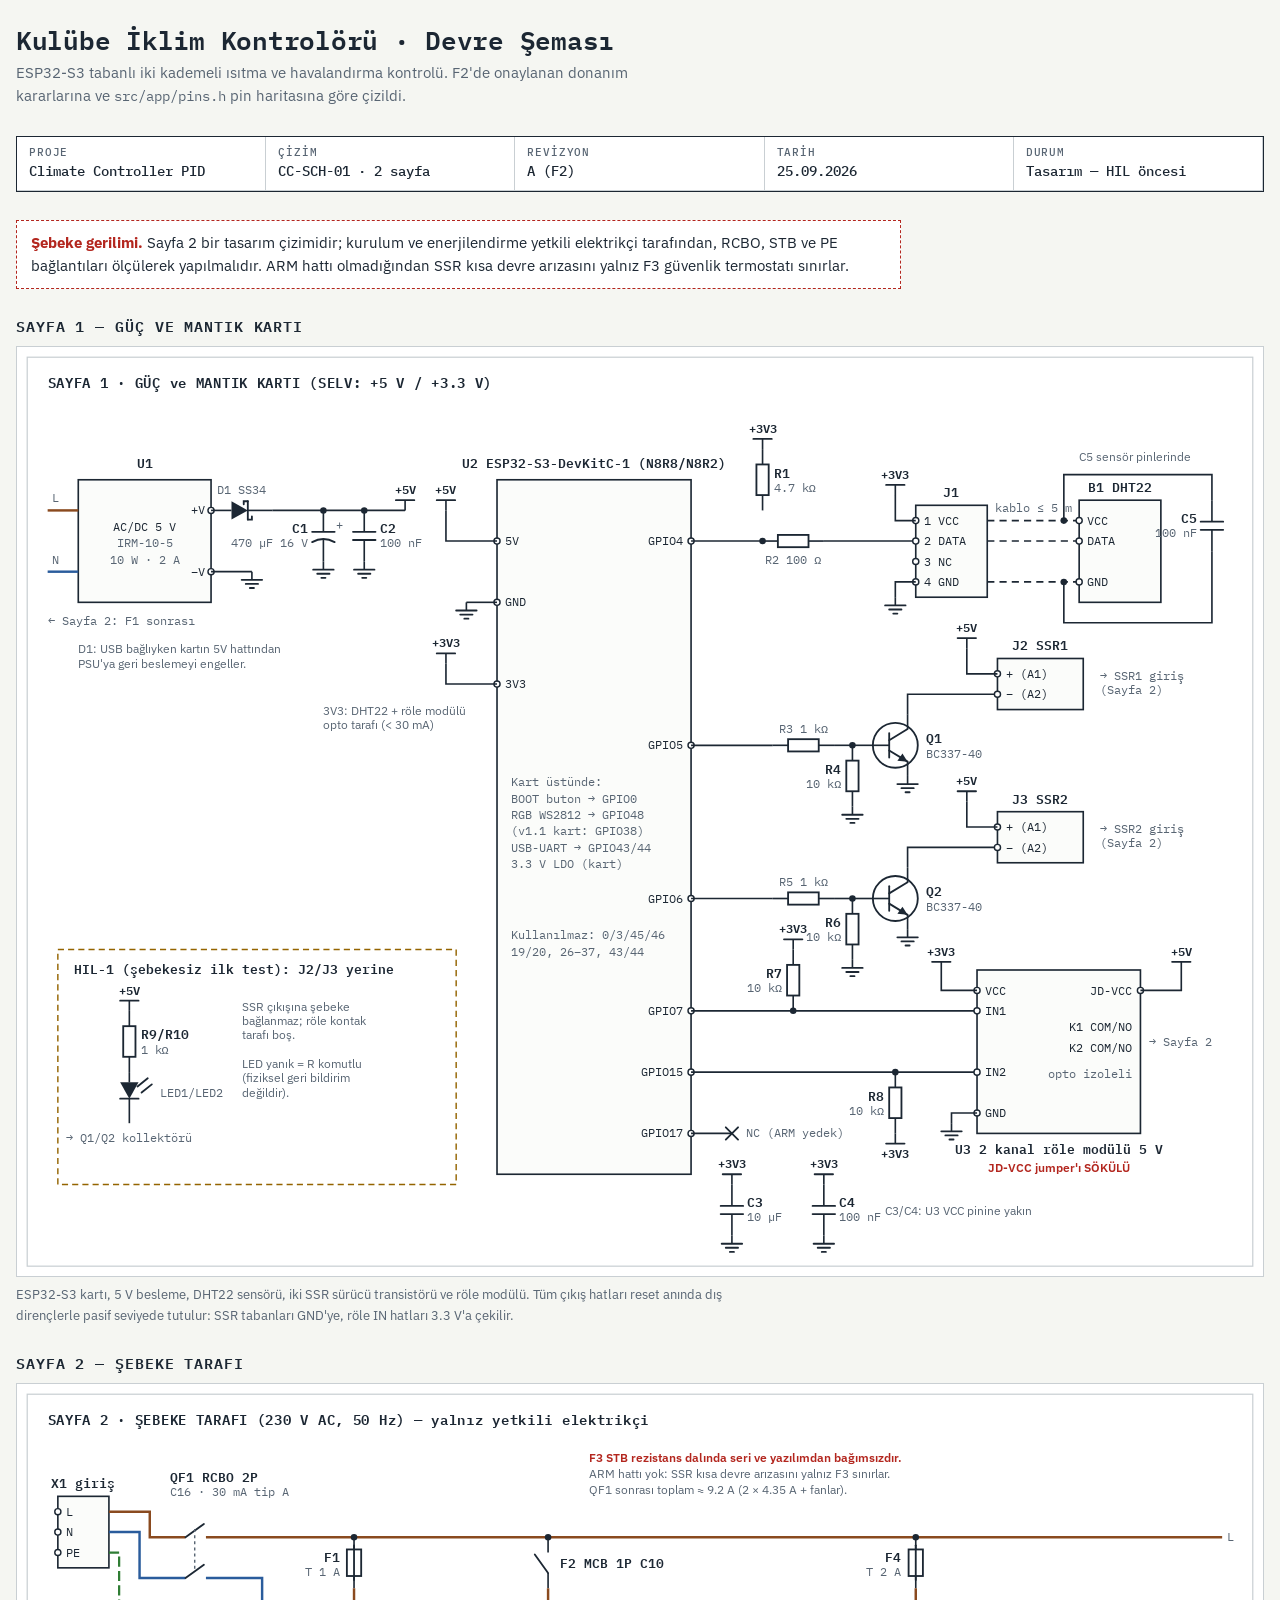
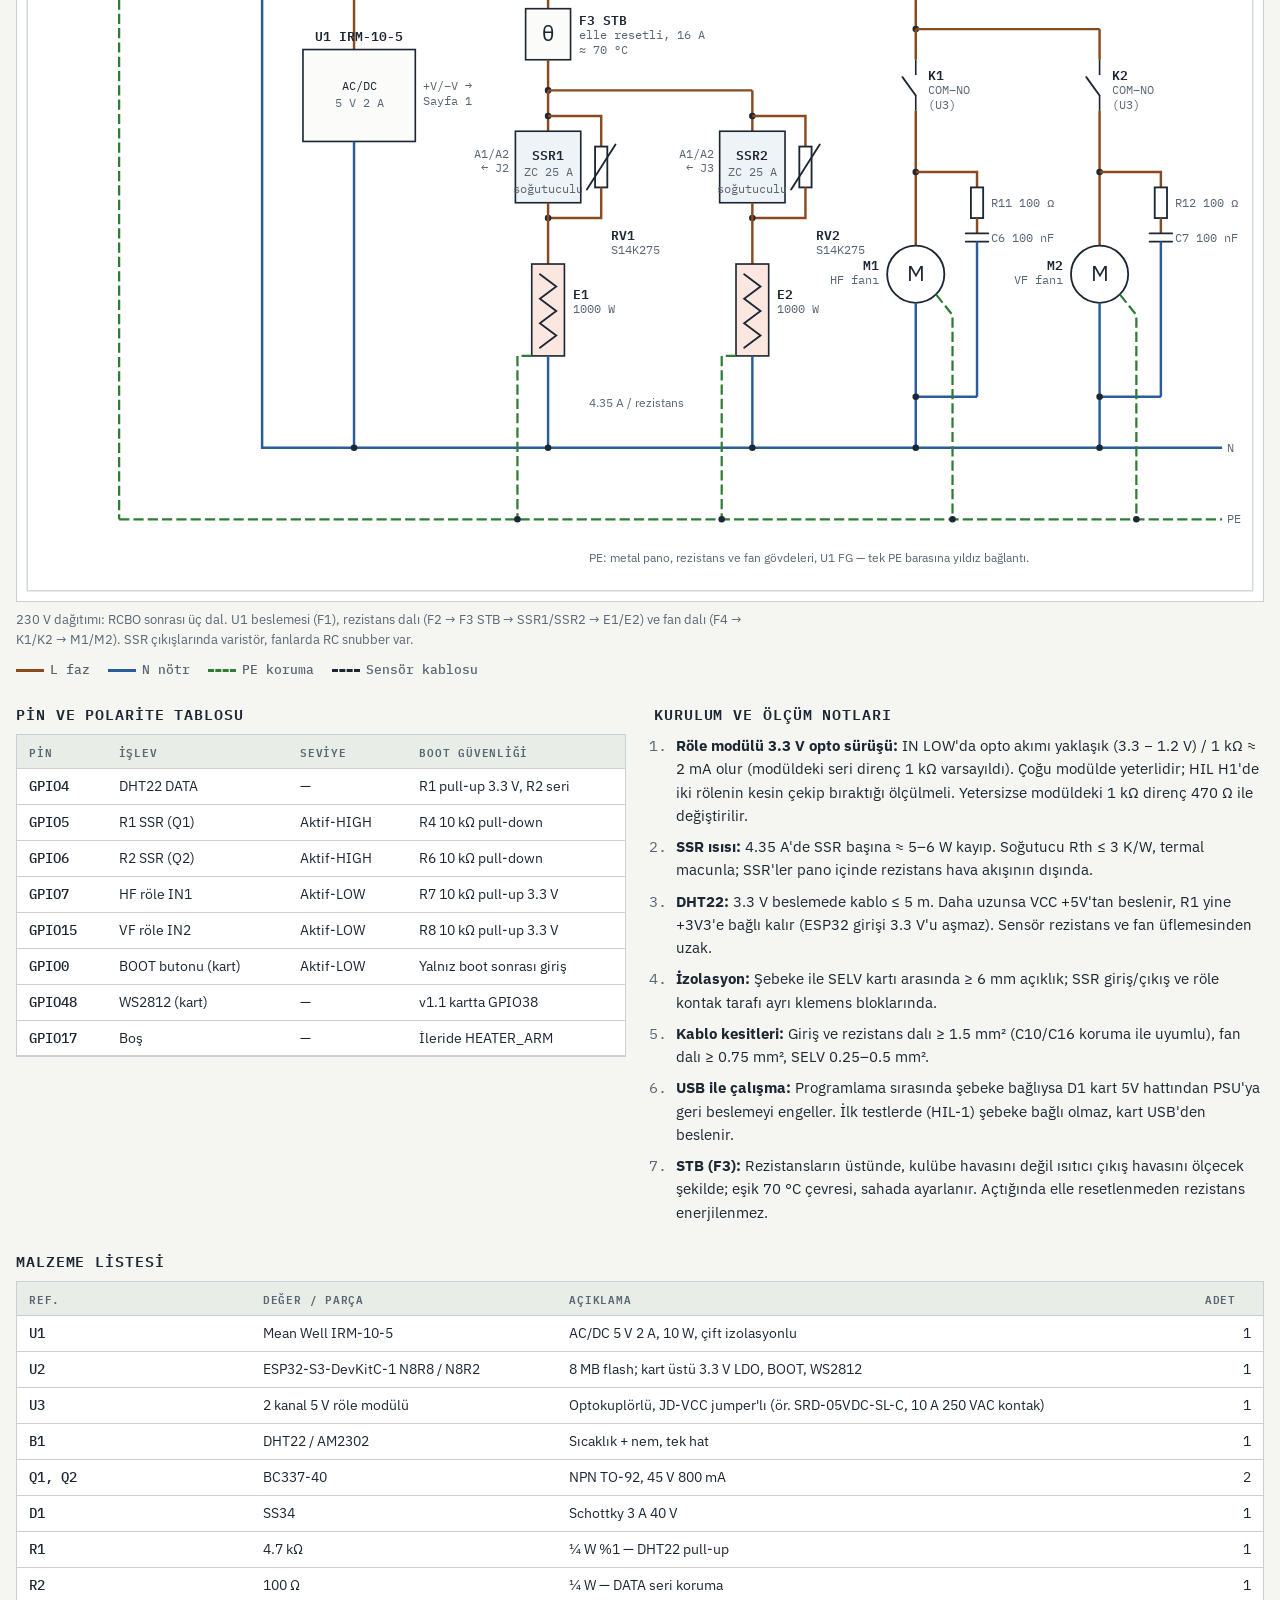
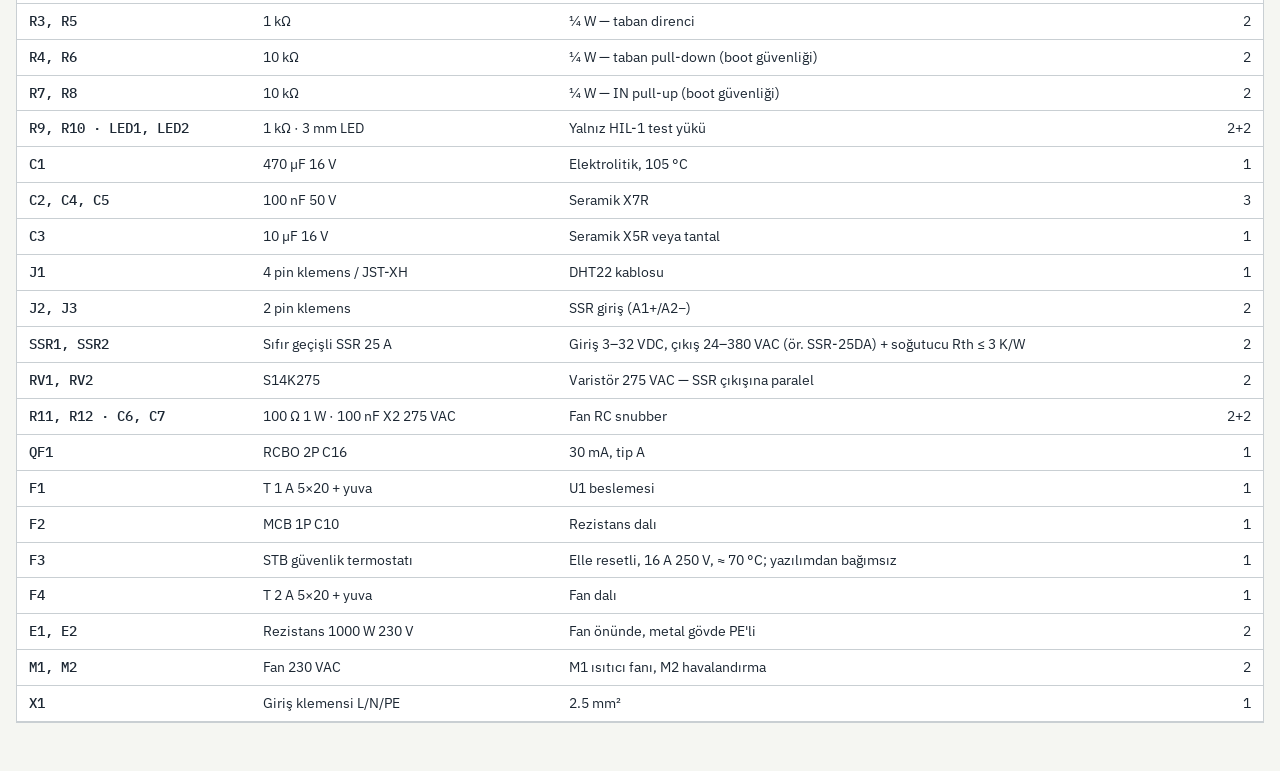
==== docs/hardware/CC-SCH-01.html @ 1181e435 "docs: CC-SCH-01 devre şeması (SELV kartı + 230 V tarafı) ve üreticisi - docs/hardware/CC-SCH-01.html" ====
<!doctype html><html lang="tr"><head><meta charset="utf-8"><meta name="viewport" content="width=device-width,initial-scale=1"><title>Kulübe İklim Devre Şeması</title>
<link rel="preconnect" href="https://fonts.googleapis.com"><link rel="preconnect" href="https://fonts.gstatic.com" crossorigin>
<link rel="stylesheet" href="https://fonts.googleapis.com/css2?family=IBM+Plex+Mono:wght@400;500;600&family=IBM+Plex+Sans:wght@400;600&display=swap">
<style>
:root{
 --paper:#f5f6f2; --sheet:#ffffff; --ink:#1c2733; --dim:#586573; --rule:#c9cfd3; --boxfill:#fbfcfa;
 --L:#8a4a1f; --N:#2a5c9c; --PE:#2f7d34; --warn:#b3261e; --hil:#946400; --heat:#fbe7df; --ssr:#eef3f8; --head:#e9ede7;
 --font:"IBM Plex Sans",system-ui,-apple-system,"Segoe UI",Roboto,sans-serif;
 --mono:"IBM Plex Mono",Consolas,"SFMono-Regular",Menlo,monospace;
}
@media (prefers-color-scheme:dark){:root:not([data-theme="light"]){color-scheme:dark;
 --paper:#10151b; --sheet:#151c24; --ink:#d8e0e7; --dim:#95a3b0; --rule:#34414d; --boxfill:#19222c;
 --L:#d8935f; --N:#86ade6; --PE:#7fc57d; --warn:#ff8a7e; --hil:#e0b35a; --heat:#3a2622; --ssr:#1d2a38; --head:#1b242d;}}
:root[data-theme="dark"]{color-scheme:dark;
 --paper:#10151b; --sheet:#151c24; --ink:#d8e0e7; --dim:#95a3b0; --rule:#34414d; --boxfill:#19222c;
 --L:#d8935f; --N:#86ade6; --PE:#7fc57d; --warn:#ff8a7e; --hil:#e0b35a; --heat:#3a2622; --ssr:#1d2a38; --head:#1b242d;}
body{background:var(--paper);color:var(--ink);font:400 15px/1.55 var(--font);margin:0}
.wrap{max-width:1260px;margin:0 auto;padding-inline:16px;padding-block:24px 48px;display:grid;gap:28px}
h1{font:600 26px/1.2 var(--mono);letter-spacing:-.01em;margin:0;text-wrap:balance}
h2{font:600 15px/1.3 var(--mono);letter-spacing:.06em;text-transform:uppercase;margin:0 0 10px}
.lead{max-width:70ch;color:var(--dim);margin:6px 0 0}
.tb{display:grid;grid-template-columns:repeat(auto-fit,minmax(150px,1fr));border:1.5px solid var(--ink);background:var(--sheet)}
.tb div{padding:8px 12px;border-right:1px solid var(--rule);border-bottom:1px solid var(--rule)}
.tb b{display:block;font:500 10.5px var(--mono);letter-spacing:.08em;text-transform:uppercase;color:var(--dim)}
.tb span{font:500 14px var(--mono)}
.alert{border:1.5px dashed var(--warn);color:var(--ink);padding:10px 14px;background:var(--sheet);max-width:95ch}
.alert strong{color:var(--warn)}
figure{margin:0}
.sheetwrap{overflow-x:auto;border:1px solid var(--rule);background:var(--sheet)}
.sheetwrap svg{display:block;width:100%;min-width:980px;height:auto}
figcaption{font-size:13px;color:var(--dim);margin-top:8px;max-width:95ch}
svg .w{stroke:var(--ink);stroke-width:1.6;fill:none}
svg .c{stroke:var(--ink);stroke-width:1.8;fill:none;stroke-linecap:round}
svg .fillc{fill:var(--ink);stroke:none}
svg .dot{fill:var(--ink)}
svg .pin{fill:var(--sheet);stroke:var(--ink);stroke-width:1.4}
svg .box{fill:var(--boxfill);stroke:var(--ink);stroke-width:1.6}
svg .ssr{fill:var(--ssr);stroke:var(--ink);stroke-width:1.6}
svg .heat{fill:var(--heat);stroke:var(--ink);stroke-width:1.6}
svg .frame{fill:none;stroke:var(--rule);stroke-width:1.2}
svg .hilbox{fill:none;stroke:var(--hil);stroke-width:1.4;stroke-dasharray:6 4}
svg .cable{stroke:var(--ink);stroke-width:1.6;stroke-dasharray:7 5;fill:none}
svg .mech{stroke:var(--dim);stroke-width:1.4;stroke-dasharray:3 3;fill:none}
svg .L{stroke:var(--L);stroke-width:2.4;fill:none}
svg .N{stroke:var(--N);stroke-width:2.4;fill:none}
svg .PE{stroke:var(--PE);stroke-width:2.2;stroke-dasharray:10 4;fill:none}
svg text{fill:var(--ink);font-family:var(--mono)}
svg .t{font-size:12px}
svg .sheet{font-size:14px;font-weight:600;letter-spacing:.05em}
svg .ref{font-size:12.5px;font-weight:600}
svg .lbl{font-size:11.5px;fill:var(--dim)}
svg .pinl{font-size:11.5px}
svg .net{font-size:11.5px;font-weight:600}
svg .sym{font-size:22px;font-family:var(--font)}
svg .note{font-size:11.5px;fill:var(--dim);font-family:var(--font)}
svg .warnt{font-size:12px;fill:var(--warn);font-weight:600;font-family:var(--font)}
.legend{display:flex;flex-wrap:wrap;gap:6px 18px;font:500 12.5px var(--mono);color:var(--dim)}
.legend i{display:inline-block;width:28px;height:0;border-top:3px solid;vertical-align:middle;margin-right:6px}
.tblwrap{overflow-x:auto;border:1px solid var(--rule);background:var(--sheet)}
table{border-collapse:collapse;width:100%;font-size:13.5px}
th,td{text-align:left;padding:7px 12px;border-bottom:1px solid var(--rule);vertical-align:top}
th{font:600 11px var(--mono);letter-spacing:.07em;text-transform:uppercase;color:var(--dim);background:var(--head)}
td.mono{font-family:var(--mono);font-weight:500;white-space:nowrap}
td.num{font-family:var(--mono);text-align:right;font-variant-numeric:tabular-nums}
.two{display:grid;grid-template-columns:1fr 1fr;gap:28px}
@media (max-width:900px){.two{grid-template-columns:1fr}}
ol.notes{margin:0;padding-left:22px;display:grid;gap:8px;max-width:95ch}
ol.notes li::marker{font-family:var(--mono);color:var(--dim)}
code{font-family:var(--mono);font-size:.92em}
</style>
<div class="wrap">
<header>
 <h1>Kulübe İklim Kontrolörü · Devre Şeması</h1>
 <p class="lead">ESP32-S3 tabanlı iki kademeli ısıtma ve havalandırma kontrolü. F2'de onaylanan donanım kararlarına ve <code>src/app/pins.h</code> pin haritasına göre çizildi.</p>
</header>
<div class="tb" role="group" aria-label="Çizim bilgileri">
 <div><b>Proje</b><span>Climate Controller PID</span></div>
 <div><b>Çizim</b><span>CC-SCH-01 · 2 sayfa</span></div>
 <div><b>Revizyon</b><span>A (F2)</span></div>
 <div><b>Tarih</b><span>25.09.2026</span></div>
 <div><b>Durum</b><span>Tasarım — HIL öncesi</span></div>
</div>
<div class="alert"><strong>Şebeke gerilimi.</strong> Sayfa 2 bir tasarım çizimidir; kurulum ve enerjilendirme yetkili elektrikçi tarafından, RCBO, STB ve PE bağlantıları ölçülerek yapılmalıdır. ARM hattı olmadığından SSR kısa devre arızasını yalnız F3 güvenlik termostatı sınırlar.</div>
<figure>
 <h2>Sayfa 1 — Güç ve mantık kartı</h2>
 <div class="sheetwrap"><svg id="s1" viewBox="0 0 1220 910" role="img" aria-label="Sayfa 1: ESP32-S3 kartı, 5 V besleme, DHT22 sensörü, iki SSR sürücü transistörü ve 2 kanallı röle modülü bağlantıları" xmlns="http://www.w3.org/2000/svg"><rect class="frame" x="10" y="10" width="1200" height="890"/><text class="sheet" x="30" y="40" text-anchor="start">SAYFA 1 · GÜÇ ve MANTIK KARTI (SELV: +5 V / +3.3 V)</text><rect class="box" x="60" y="130" width="130" height="120"/><text class="ref" x="125" y="118" text-anchor="middle">U1</text><text class="pinl" x="125" y="180" text-anchor="middle">AC/DC 5 V</text><text class="lbl" x="125" y="196" text-anchor="middle">IRM-10-5</text><text class="lbl" x="125" y="212" text-anchor="middle">10 W · 2 A</text><line class="L" x1="30" y1="160" x2="60" y2="160"/><line class="N" x1="30" y1="220" x2="60" y2="220"/><text class="lbl" x="34" y="152" text-anchor="start">L</text><text class="lbl" x="34" y="212" text-anchor="start">N</text><text class="lbl" x="30" y="272" text-anchor="start">← Sayfa 2: F1 sonrası</text><circle class="pin" cx="190" cy="160" r="3"/><text class="pinl" x="184" y="164" text-anchor="end">+V</text><circle class="pin" cx="190" cy="220" r="3"/><text class="pinl" x="184" y="224" text-anchor="end">−V</text><line class="w" x1="190" y1="160" x2="210" y2="160"/><polygon class="fillc" points="210,151 210,169 226,160"/><line class="c" x1="226" y1="151" x2="226" y2="169"/><polyline class="c" points="222,154 222,151 226,151"/><polyline class="c" points="226,169 230,169 230,166"/><line class="w" x1="226" y1="160" x2="250" y2="160"/><text class="lbl" x="220" y="144" text-anchor="middle">D1 SS34</text><line class="w" x1="250" y1="160" x2="300" y2="160"/><circle class="dot" cx="300" cy="160" r="3.2"/><line class="w" x1="300" y1="160" x2="380" y2="160"/><circle class="dot" cx="340" cy="160" r="3.2"/><line class="w" x1="380" y1="160" x2="380" y2="150"/><line class="c" x1="371" y1="150" x2="389" y2="150"/><text class="net" x="380" y="144" text-anchor="middle">+5V</text><line class="w" x1="300" y1="160" x2="300" y2="181"/><line class="c" x1="289" y1="181" x2="311" y2="181"/><path class="c" d="M289,191 Q300,185 311,191"/><text class="lbl" x="316" y="178" text-anchor="middle">+</text><line class="w" x1="300" y1="188" x2="300" y2="210"/><text class="ref" x="285" y="182" text-anchor="end">C1</text><text class="lbl" x="285" y="196" text-anchor="end">470 µF 16 V</text><line class="w" x1="300" y1="210" x2="300" y2="218"/><line class="c" x1="290" y1="218" x2="310" y2="218"/><line class="c" x1="294" y1="222" x2="306" y2="222"/><line class="c" x1="298" y1="226" x2="302" y2="226"/><line class="w" x1="340" y1="160" x2="340" y2="181"/><line class="c" x1="329" y1="181" x2="351" y2="181"/><line class="c" x1="329" y1="189" x2="351" y2="189"/><line class="w" x1="340" y1="189" x2="340" y2="210"/><text class="ref" x="355" y="182" text-anchor="start">C2</text><text class="lbl" x="355" y="196" text-anchor="start">100 nF</text><line class="w" x1="340" y1="210" x2="340" y2="218"/><line class="c" x1="330" y1="218" x2="350" y2="218"/><line class="c" x1="334" y1="222" x2="346" y2="222"/><line class="c" x1="338" y1="226" x2="342" y2="226"/><line class="w" x1="190" y1="220" x2="230" y2="220"/><line class="w" x1="230" y1="220" x2="230" y2="228"/><line class="c" x1="220" y1="228" x2="240" y2="228"/><line class="c" x1="224" y1="232" x2="236" y2="232"/><line class="c" x1="228" y1="236" x2="232" y2="236"/><text class="note" x="60" y="300" text-anchor="start">D1: USB bağlıyken kartın 5V hattından</text><text class="note" x="60" y="314" text-anchor="start">PSU&#x27;ya geri beslemeyi engeller.</text><rect class="box" x="470" y="130" width="190" height="680"/><text class="ref" x="565.0" y="118" text-anchor="middle">U2 ESP32-S3-DevKitC-1 (N8R8/N8R2)</text><circle class="pin" cx="470" cy="190" r="3"/><text class="pinl" x="478" y="194" text-anchor="start">5V</text><circle class="pin" cx="470" cy="250" r="3"/><text class="pinl" x="478" y="254" text-anchor="start">GND</text><circle class="pin" cx="470" cy="330" r="3"/><text class="pinl" x="478" y="334" text-anchor="start">3V3</text><circle class="pin" cx="660" cy="190" r="3"/><text class="pinl" x="652" y="194" text-anchor="end">GPIO4</text><circle class="pin" cx="660" cy="390" r="3"/><text class="pinl" x="652" y="394" text-anchor="end">GPIO5</text><circle class="pin" cx="660" cy="540" r="3"/><text class="pinl" x="652" y="544" text-anchor="end">GPIO6</text><circle class="pin" cx="660" cy="650" r="3"/><text class="pinl" x="652" y="654" text-anchor="end">GPIO7</text><circle class="pin" cx="660" cy="710" r="3"/><text class="pinl" x="652" y="714" text-anchor="end">GPIO15</text><circle class="pin" cx="660" cy="770" r="3"/><text class="pinl" x="652" y="774" text-anchor="end">GPIO17</text><text class="lbl" x="484" y="430" text-anchor="start">Kart üstünde:</text><text class="lbl" x="484" y="446" text-anchor="start">BOOT buton → GPIO0</text><text class="lbl" x="484" y="462" text-anchor="start">RGB WS2812 → GPIO48</text><text class="lbl" x="484" y="478" text-anchor="start">(v1.1 kart: GPIO38)</text><text class="lbl" x="484" y="494" text-anchor="start">USB-UART → GPIO43/44</text><text class="lbl" x="484" y="510" text-anchor="start">3.3 V LDO (kart)</text><text class="lbl" x="484" y="580" text-anchor="start">Kullanılmaz: 0/3/45/46</text><text class="lbl" x="484" y="596" text-anchor="start">19/20, 26–37, 43/44</text><polyline class="w" points="470,190 420,190 420,160"/><line class="w" x1="420" y1="160" x2="420" y2="150"/><line class="c" x1="411" y1="150" x2="429" y2="150"/><text class="net" x="420" y="144" text-anchor="middle">+5V</text><line class="w" x1="470" y1="250" x2="440" y2="250"/><line class="w" x1="440" y1="250" x2="440" y2="258"/><line class="c" x1="430" y1="258" x2="450" y2="258"/><line class="c" x1="434" y1="262" x2="446" y2="262"/><line class="c" x1="438" y1="266" x2="442" y2="266"/><polyline class="w" points="470,330 420,330 420,310"/><line class="w" x1="420" y1="310" x2="420" y2="300"/><line class="c" x1="411" y1="300" x2="429" y2="300"/><text class="net" x="420" y="294" text-anchor="middle">+3V3</text><text class="note" x="300" y="360" text-anchor="start">3V3: DHT22 + röle modülü</text><text class="note" x="300" y="374" text-anchor="start">opto tarafı (&lt; 30 mA)</text><line class="w" x1="660" y1="190" x2="730" y2="190"/><circle class="dot" cx="730" cy="190" r="3.2"/><line class="w" x1="730" y1="100" x2="730" y2="115"/><rect class="c" x="724" y="115" width="12" height="30"/><line class="w" x1="730" y1="145" x2="730" y2="160"/><text class="ref" x="741" y="128" text-anchor="start">R1</text><text class="lbl" x="741" y="142" text-anchor="start">4.7 kΩ</text><line class="w" x1="730" y1="100" x2="730" y2="90"/><line class="c" x1="721" y1="90" x2="739" y2="90"/><text class="net" x="730" y="84" text-anchor="middle">+3V3</text><line class="w" x1="730" y1="190" x2="745" y2="190"/><rect class="c" x="745" y="184" width="30" height="12"/><line class="w" x1="775" y1="190" x2="790" y2="190"/><text class="lbl" x="760" y="212" text-anchor="middle">R2 100 Ω</text><line class="w" x1="790" y1="190" x2="880" y2="190"/><rect class="box" x="880" y="155" width="70" height="90"/><text class="ref" x="915.0" y="147" text-anchor="middle">J1</text><circle class="pin" cx="880" cy="170" r="3"/><text class="pinl" x="888" y="174" text-anchor="start">1 VCC</text><circle class="pin" cx="880" cy="190" r="3"/><text class="pinl" x="888" y="194" text-anchor="start">2 DATA</text><circle class="pin" cx="880" cy="210" r="3"/><text class="pinl" x="888" y="214" text-anchor="start">3 NC</text><circle class="pin" cx="880" cy="230" r="3"/><text class="pinl" x="888" y="234" text-anchor="start">4 GND</text><polyline class="w" points="880,170 860,170 860,145"/><line class="w" x1="860" y1="145" x2="860" y2="135"/><line class="c" x1="851" y1="135" x2="869" y2="135"/><text class="net" x="860" y="129" text-anchor="middle">+3V3</text><polyline class="w" points="880,230 860,230 860,245"/><line class="w" x1="860" y1="245" x2="860" y2="253"/><line class="c" x1="850" y1="253" x2="870" y2="253"/><line class="c" x1="854" y1="257" x2="866" y2="257"/><line class="c" x1="858" y1="261" x2="862" y2="261"/><line class="cable" x1="950" y1="170" x2="1040" y2="170"/><line class="cable" x1="950" y1="190" x2="1040" y2="190"/><line class="cable" x1="950" y1="230" x2="1040" y2="230"/><text class="lbl" x="995" y="162" text-anchor="middle">kablo ≤ 5 m</text><rect class="box" x="1040" y="150" width="80" height="100"/><text class="ref" x="1080" y="142" text-anchor="middle">B1 DHT22</text><circle class="pin" cx="1040" cy="170" r="3"/><text class="pinl" x="1048" y="174" text-anchor="start">VCC</text><circle class="pin" cx="1040" cy="190" r="3"/><text class="pinl" x="1048" y="194" text-anchor="start">DATA</text><circle class="pin" cx="1040" cy="230" r="3"/><text class="pinl" x="1048" y="234" text-anchor="start">GND</text><circle class="dot" cx="1025" cy="170" r="3.2"/><polyline class="w" points="1025,170 1025,125 1170,125 1170,150"/><line class="w" x1="1170" y1="150" x2="1170" y2="171"/><line class="c" x1="1159" y1="171" x2="1181" y2="171"/><line class="c" x1="1159" y1="179" x2="1181" y2="179"/><line class="w" x1="1170" y1="179" x2="1170" y2="200"/><text class="ref" x="1155" y="172" text-anchor="end">C5</text><text class="lbl" x="1155" y="186" text-anchor="end">100 nF</text><polyline class="w" points="1170,200 1170,270 1025,270 1025,230"/><circle class="dot" cx="1025" cy="230" r="3.2"/><text class="note" x="1040" y="112" text-anchor="start">C5 sensör pinlerinde</text><line class="w" x1="660" y1="390" x2="740" y2="390"/><line class="w" x1="740" y1="390" x2="755" y2="390"/><rect class="c" x="755" y="384" width="30" height="12"/><line class="w" x1="785" y1="390" x2="800" y2="390"/><text class="lbl" x="770" y="378" text-anchor="middle">R3 1 kΩ</text><line class="w" x1="800" y1="390" x2="818" y2="390"/><circle class="dot" cx="818" cy="390" r="3.2"/><line class="w" x1="818" y1="390" x2="818" y2="405"/><rect class="c" x="812" y="405" width="12" height="30"/><line class="w" x1="818" y1="435" x2="818" y2="450"/><text class="ref" x="807" y="418" text-anchor="end">R4</text><text class="lbl" x="807" y="432" text-anchor="end">10 kΩ</text><line class="w" x1="818" y1="450" x2="818" y2="458"/><line class="c" x1="808" y1="458" x2="828" y2="458"/><line class="c" x1="812" y1="462" x2="824" y2="462"/><line class="c" x1="816" y1="466" x2="820" y2="466"/><line class="w" x1="818" y1="390" x2="838" y2="390"/><circle class="c" cx="860" cy="390" r="22"/><line class="w" x1="838" y1="390" x2="854" y2="390"/><line class="c" x1="854" y1="378" x2="854" y2="402"/><line class="c" x1="854" y1="385" x2="872" y2="374"/><line class="w" x1="872" y1="374" x2="872" y2="360"/><line class="c" x1="854" y1="395" x2="872" y2="406"/><line class="w" x1="872" y1="406" x2="872" y2="420"/><polygon class="fillc" points="872,406 862,405 867,398"/><text class="ref" x="890" y="388" text-anchor="start">Q1</text><text class="lbl" x="890" y="402" text-anchor="start">BC337-40</text><line class="w" x1="872" y1="420" x2="872" y2="428"/><line class="c" x1="862" y1="428" x2="882" y2="428"/><line class="c" x1="866" y1="432" x2="878" y2="432"/><line class="c" x1="870" y1="436" x2="874" y2="436"/><polyline class="w" points="872,360 872,340 960,340"/><rect class="box" x="960" y="305" width="84" height="50"/><text class="ref" x="1002.0" y="297" text-anchor="middle">J2 SSR1</text><circle class="pin" cx="960" cy="320" r="3"/><text class="pinl" x="968" y="324" text-anchor="start">+ (A1)</text><circle class="pin" cx="960" cy="340" r="3"/><text class="pinl" x="968" y="344" text-anchor="start">− (A2)</text><polyline class="w" points="960,320 930,320 930,295"/><line class="w" x1="930" y1="295" x2="930" y2="285"/><line class="c" x1="921" y1="285" x2="939" y2="285"/><text class="net" x="930" y="279" text-anchor="middle">+5V</text><text class="lbl" x="1060" y="326" text-anchor="start">→ SSR1 giriş</text><text class="lbl" x="1060" y="340" text-anchor="start">(Sayfa 2)</text><line class="w" x1="660" y1="540" x2="740" y2="540"/><line class="w" x1="740" y1="540" x2="755" y2="540"/><rect class="c" x="755" y="534" width="30" height="12"/><line class="w" x1="785" y1="540" x2="800" y2="540"/><text class="lbl" x="770" y="528" text-anchor="middle">R5 1 kΩ</text><line class="w" x1="800" y1="540" x2="818" y2="540"/><circle class="dot" cx="818" cy="540" r="3.2"/><line class="w" x1="818" y1="540" x2="818" y2="555"/><rect class="c" x="812" y="555" width="12" height="30"/><line class="w" x1="818" y1="585" x2="818" y2="600"/><text class="ref" x="807" y="568" text-anchor="end">R6</text><text class="lbl" x="807" y="582" text-anchor="end">10 kΩ</text><line class="w" x1="818" y1="600" x2="818" y2="608"/><line class="c" x1="808" y1="608" x2="828" y2="608"/><line class="c" x1="812" y1="612" x2="824" y2="612"/><line class="c" x1="816" y1="616" x2="820" y2="616"/><line class="w" x1="818" y1="540" x2="838" y2="540"/><circle class="c" cx="860" cy="540" r="22"/><line class="w" x1="838" y1="540" x2="854" y2="540"/><line class="c" x1="854" y1="528" x2="854" y2="552"/><line class="c" x1="854" y1="535" x2="872" y2="524"/><line class="w" x1="872" y1="524" x2="872" y2="510"/><line class="c" x1="854" y1="545" x2="872" y2="556"/><line class="w" x1="872" y1="556" x2="872" y2="570"/><polygon class="fillc" points="872,556 862,555 867,548"/><text class="ref" x="890" y="538" text-anchor="start">Q2</text><text class="lbl" x="890" y="552" text-anchor="start">BC337-40</text><line class="w" x1="872" y1="570" x2="872" y2="578"/><line class="c" x1="862" y1="578" x2="882" y2="578"/><line class="c" x1="866" y1="582" x2="878" y2="582"/><line class="c" x1="870" y1="586" x2="874" y2="586"/><polyline class="w" points="872,510 872,490 960,490"/><rect class="box" x="960" y="455" width="84" height="50"/><text class="ref" x="1002.0" y="447" text-anchor="middle">J3 SSR2</text><circle class="pin" cx="960" cy="470" r="3"/><text class="pinl" x="968" y="474" text-anchor="start">+ (A1)</text><circle class="pin" cx="960" cy="490" r="3"/><text class="pinl" x="968" y="494" text-anchor="start">− (A2)</text><polyline class="w" points="960,470 930,470 930,445"/><line class="w" x1="930" y1="445" x2="930" y2="435"/><line class="c" x1="921" y1="435" x2="939" y2="435"/><text class="net" x="930" y="429" text-anchor="middle">+5V</text><text class="lbl" x="1060" y="476" text-anchor="start">→ SSR2 giriş</text><text class="lbl" x="1060" y="490" text-anchor="start">(Sayfa 2)</text><line class="w" x1="660" y1="650" x2="760" y2="650"/><circle class="dot" cx="760" cy="650" r="3.2"/><line class="w" x1="760" y1="590" x2="760" y2="605"/><rect class="c" x="754" y="605" width="12" height="30"/><line class="w" x1="760" y1="635" x2="760" y2="650"/><text class="ref" x="749" y="618" text-anchor="end">R7</text><text class="lbl" x="749" y="632" text-anchor="end">10 kΩ</text><line class="w" x1="760" y1="590" x2="760" y2="580"/><line class="c" x1="751" y1="580" x2="769" y2="580"/><text class="net" x="760" y="574" text-anchor="middle">+3V3</text><line class="w" x1="760" y1="650" x2="940" y2="650"/><line class="w" x1="660" y1="710" x2="860" y2="710"/><circle class="dot" cx="860" cy="710" r="3.2"/><line class="w" x1="860" y1="710" x2="860" y2="725"/><rect class="c" x="854" y="725" width="12" height="30"/><line class="w" x1="860" y1="755" x2="860" y2="770"/><text class="ref" x="849" y="738" text-anchor="end">R8</text><text class="lbl" x="849" y="752" text-anchor="end">10 kΩ</text><line class="w" x1="860" y1="770" x2="860" y2="780"/><line class="c" x1="851" y1="780" x2="869" y2="780"/><text class="net" x="860" y="794" text-anchor="middle">+3V3</text><line class="w" x1="860" y1="710" x2="940" y2="710"/><rect class="box" x="940" y="610" width="160" height="160"/><circle class="pin" cx="940" cy="630" r="3"/><text class="pinl" x="948" y="634" text-anchor="start">VCC</text><circle class="pin" cx="940" cy="650" r="3"/><text class="pinl" x="948" y="654" text-anchor="start">IN1</text><circle class="pin" cx="940" cy="710" r="3"/><text class="pinl" x="948" y="714" text-anchor="start">IN2</text><circle class="pin" cx="940" cy="750" r="3"/><text class="pinl" x="948" y="754" text-anchor="start">GND</text><polyline class="w" points="940,630 905,630 905,612"/><line class="w" x1="905" y1="612" x2="905" y2="602"/><line class="c" x1="896" y1="602" x2="914" y2="602"/><text class="net" x="905" y="596" text-anchor="middle">+3V3</text><polyline class="w" points="940,750 915,750 915,760"/><line class="w" x1="915" y1="760" x2="915" y2="768"/><line class="c" x1="905" y1="768" x2="925" y2="768"/><line class="c" x1="909" y1="772" x2="921" y2="772"/><line class="c" x1="913" y1="776" x2="917" y2="776"/><circle class="pin" cx="1100" cy="630" r="3"/><text class="pinl" x="1092" y="634" text-anchor="end">JD-VCC</text><polyline class="w" points="1100,630 1140,630 1140,612"/><line class="w" x1="1140" y1="612" x2="1140" y2="602"/><line class="c" x1="1131" y1="602" x2="1149" y2="602"/><text class="net" x="1140" y="596" text-anchor="middle">+5V</text><text class="pinl" x="1092" y="670" text-anchor="end">K1 COM/NO</text><text class="pinl" x="1092" y="690" text-anchor="end">K2 COM/NO</text><text class="lbl" x="1092" y="716" text-anchor="end">opto izoleli</text><text class="lbl" x="1108" y="684" text-anchor="start">→ Sayfa 2</text><text class="ref" x="1020" y="790" text-anchor="middle">U3 2 kanal röle modülü 5 V</text><text class="warnt" x="1020" y="808" text-anchor="middle">JD-VCC jumper&#x27;ı SÖKÜLÜ</text><line class="w" x1="660" y1="770" x2="700" y2="770"/><line class="c" x1="694" y1="764" x2="706" y2="776"/><line class="c" x1="694" y1="776" x2="706" y2="764"/><text class="lbl" x="714" y="774" text-anchor="start">NC (ARM yedek)</text><line class="w" x1="700" y1="820" x2="700" y2="810"/><line class="c" x1="691" y1="810" x2="709" y2="810"/><text class="net" x="700" y="804" text-anchor="middle">+3V3</text><line class="w" x1="700" y1="820" x2="700" y2="841"/><line class="c" x1="689" y1="841" x2="711" y2="841"/><line class="c" x1="689" y1="849" x2="711" y2="849"/><line class="w" x1="700" y1="849" x2="700" y2="870"/><text class="ref" x="715" y="842" text-anchor="start">C3</text><text class="lbl" x="715" y="856" text-anchor="start">10 µF</text><line class="w" x1="700" y1="870" x2="700" y2="878"/><line class="c" x1="690" y1="878" x2="710" y2="878"/><line class="c" x1="694" y1="882" x2="706" y2="882"/><line class="c" x1="698" y1="886" x2="702" y2="886"/><line class="w" x1="790" y1="820" x2="790" y2="810"/><line class="c" x1="781" y1="810" x2="799" y2="810"/><text class="net" x="790" y="804" text-anchor="middle">+3V3</text><line class="w" x1="790" y1="820" x2="790" y2="841"/><line class="c" x1="779" y1="841" x2="801" y2="841"/><line class="c" x1="779" y1="849" x2="801" y2="849"/><line class="w" x1="790" y1="849" x2="790" y2="870"/><text class="ref" x="805" y="842" text-anchor="start">C4</text><text class="lbl" x="805" y="856" text-anchor="start">100 nF</text><line class="w" x1="790" y1="870" x2="790" y2="878"/><line class="c" x1="780" y1="878" x2="800" y2="878"/><line class="c" x1="784" y1="882" x2="796" y2="882"/><line class="c" x1="788" y1="886" x2="792" y2="886"/><text class="note" x="850" y="850" text-anchor="start">C3/C4: U3 VCC pinine yakın</text><rect class="hilbox" x="40" y="590" width="390" height="230"/><text class="ref" x="56" y="614" text-anchor="start">HIL-1 (şebekesiz ilk test): J2/J3 yerine</text><line class="w" x1="110" y1="650" x2="110" y2="640"/><line class="c" x1="101" y1="640" x2="119" y2="640"/><text class="net" x="110" y="634" text-anchor="middle">+5V</text><line class="w" x1="110" y1="650" x2="110" y2="665"/><rect class="c" x="104" y="665" width="12" height="30"/><line class="w" x1="110" y1="695" x2="110" y2="710"/><text class="ref" x="121" y="678" text-anchor="start">R9/R10</text><text class="lbl" x="121" y="692" text-anchor="start">1 kΩ</text><line class="w" x1="110" y1="710" x2="110" y2="720"/><polygon class="fillc" points="101,720 119,720 110,736"/><line class="c" x1="101" y1="736" x2="119" y2="736"/><line class="c" x1="118" y1="724" x2="128" y2="716"/><line class="c" x1="122" y1="730" x2="132" y2="722"/><line class="w" x1="110" y1="736" x2="110" y2="760"/><text class="lbl" x="140" y="734" text-anchor="start">LED1/LED2</text><text class="lbl" x="110" y="778" text-anchor="middle">→ Q1/Q2 kollektörü</text><text class="note" x="220" y="650" text-anchor="start">SSR çıkışına şebeke</text><text class="note" x="220" y="664" text-anchor="start">bağlanmaz; röle kontak</text><text class="note" x="220" y="678" text-anchor="start">tarafı boş.</text><text class="note" x="220" y="706" text-anchor="start">LED yanık = R komutlu</text><text class="note" x="220" y="720" text-anchor="start">(fiziksel geri bildirim</text><text class="note" x="220" y="734" text-anchor="start">değildir).</text></svg></div>
 <figcaption>ESP32-S3 kartı, 5 V besleme, DHT22 sensörü, iki SSR sürücü transistörü ve röle modülü. Tüm çıkış hatları reset anında dış dirençlerle pasif seviyede tutulur: SSR tabanları GND'ye, röle IN hatları 3.3 V'a çekilir.</figcaption>
</figure>
<figure>
 <h2>Sayfa 2 — Şebeke tarafı</h2>
 <div class="sheetwrap"><svg id="s2" viewBox="0 0 1220 800" role="img" aria-label="Sayfa 2: 230 V şebeke tarafı; RCBO, besleme sigortası, güvenlik termostatı, iki SSR ve rezistans, röle kontaklı iki fan, varistör ve RC snubber&#x27;lar" xmlns="http://www.w3.org/2000/svg"><rect class="frame" x="10" y="10" width="1200" height="780"/><text class="sheet" x="30" y="40" text-anchor="start">SAYFA 2 · ŞEBEKE TARAFI (230 V AC, 50 Hz) — yalnız yetkili elektrikçi</text><text class="warnt" x="560" y="76" text-anchor="start">F3 STB rezistans dalında seri ve yazılımdan bağımsızdır.</text><text class="note" x="560" y="92" text-anchor="start">ARM hattı yok: SSR kısa devre arızasını yalnız F3 sınırlar.</text><rect class="box" x="40" y="110" width="50" height="70"/><text class="ref" x="65.0" y="102" text-anchor="middle">X1 giriş</text><circle class="pin" cx="40" cy="125" r="3"/><text class="pinl" x="48" y="129" text-anchor="start">L</text><circle class="pin" cx="40" cy="145" r="3"/><text class="pinl" x="48" y="149" text-anchor="start">N</text><circle class="pin" cx="40" cy="165" r="3"/><text class="pinl" x="48" y="169" text-anchor="start">PE</text><polyline class="L" points="90,125 130,125 130,150 165,150"/><line class="c" x1="165" y1="150" x2="183" y2="137"/><line class="L" x1="185" y1="150" x2="1180" y2="150"/><polyline class="N" points="90,145 120,145 120,190 165,190"/><line class="c" x1="165" y1="190" x2="183" y2="177"/><polyline class="N" points="185,190 240,190 240,650 1180,650"/><line class="mech" x1="174" y1="142" x2="174" y2="184"/><text class="ref" x="150" y="96" text-anchor="start">QF1 RCBO 2P</text><text class="lbl" x="150" y="110" text-anchor="start">C16 · 30 mA tip A</text><polyline class="PE" points="90,165 100,165 100,720"/><text class="lbl" x="1185" y="154" text-anchor="start">L</text><text class="lbl" x="1185" y="654" text-anchor="start">N</text><line class="PE" x1="100" y1="720" x2="1180" y2="720"/><text class="lbl" x="1185" y="724" text-anchor="start">PE</text><text class="note" x="560" y="108" text-anchor="start">QF1 sonrası toplam ≈ 9.2 A (2 × 4.35 A + fanlar).</text><circle class="dot" cx="330" cy="150" r="3.2"/><line class="w" x1="330" y1="150" x2="330" y2="162"/><rect class="c" x="323" y="162" width="14" height="26"/><line class="c" x1="330" y1="158" x2="330" y2="192"/><line class="w" x1="330" y1="188" x2="330" y2="200"/><text class="ref" x="316" y="174" text-anchor="end">F1</text><text class="lbl" x="316" y="188" text-anchor="end">T 1 A</text><line class="L" x1="330" y1="200" x2="330" y2="260"/><rect class="box" x="280" y="260" width="110" height="90"/><text class="ref" x="335" y="252" text-anchor="middle">U1 IRM-10-5</text><text class="pinl" x="335" y="300" text-anchor="middle">AC/DC</text><text class="lbl" x="335" y="316" text-anchor="middle">5 V 2 A</text><line class="N" x1="330" y1="350" x2="330" y2="650"/><circle class="dot" cx="330" cy="650" r="3.2"/><text class="lbl" x="398" y="300" text-anchor="start">+V/−V →</text><text class="lbl" x="398" y="314" text-anchor="start">Sayfa 1</text><circle class="dot" cx="520" cy="150" r="3.2"/><line class="w" x1="520" y1="150" x2="520" y2="165"/><line class="w" x1="520" y1="185" x2="520" y2="200"/><line class="c" x1="520" y1="185" x2="507" y2="167"/><text class="ref" x="532" y="180" text-anchor="start">F2 MCB 1P C10</text><line class="L" x1="520" y1="200" x2="520" y2="220"/><rect class="box" x="498" y="220" width="44" height="50"/><text class="sym" x="520" y="252" text-anchor="middle">θ</text><text class="ref" x="550" y="236" text-anchor="start">F3 STB</text><text class="lbl" x="550" y="250" text-anchor="start">elle resetli, 16 A</text><text class="lbl" x="550" y="264" text-anchor="start">≈ 70 °C</text><line class="L" x1="520" y1="270" x2="520" y2="300"/><circle class="dot" cx="520" cy="300" r="3.2"/><line class="L" x1="520" y1="300" x2="720" y2="300"/><line class="L" x1="520" y1="300" x2="520" y2="340"/><rect class="ssr" x="488" y="340" width="64" height="70"/><text class="ref" x="520" y="368" text-anchor="middle">SSR1</text><text class="lbl" x="520" y="384" text-anchor="middle">ZC 25 A</text><text class="lbl" x="520" y="400" text-anchor="middle">soğutuculu</text><text class="lbl" x="482" y="366" text-anchor="end">A1/A2</text><text class="lbl" x="482" y="380" text-anchor="end">← J2</text><circle class="dot" cx="520" cy="325" r="3.2"/><polyline class="L" points="520,325 572,325 572,355"/><rect class="c" x="566" y="355" width="12" height="40"/><line class="c" x1="558" y1="397" x2="586" y2="353"/><polyline class="L" points="572,395 572,425 520,425"/><circle class="dot" cx="520" cy="425" r="3.2"/><text class="ref" x="582" y="446" text-anchor="start">RV1</text><text class="lbl" x="582" y="460" text-anchor="start">S14K275</text><line class="L" x1="520" y1="410" x2="520" y2="470"/><rect class="heat" x="504" y="470" width="32" height="90"/><polyline class="c" points="512,480 528,492 512,504 528,516 512,528 528,540 512,552"/><text class="ref" x="544" y="504" text-anchor="start">E1</text><text class="lbl" x="544" y="518" text-anchor="start">1000 W</text><line class="N" x1="520" y1="560" x2="520" y2="650"/><circle class="dot" cx="520" cy="650" r="3.2"/><polyline class="PE" points="504,560 490,560 490,720"/><circle class="dot" cx="490" cy="720" r="3.2"/><line class="L" x1="720" y1="300" x2="720" y2="340"/><rect class="ssr" x="688" y="340" width="64" height="70"/><text class="ref" x="720" y="368" text-anchor="middle">SSR2</text><text class="lbl" x="720" y="384" text-anchor="middle">ZC 25 A</text><text class="lbl" x="720" y="400" text-anchor="middle">soğutuculu</text><text class="lbl" x="682" y="366" text-anchor="end">A1/A2</text><text class="lbl" x="682" y="380" text-anchor="end">← J3</text><circle class="dot" cx="720" cy="325" r="3.2"/><polyline class="L" points="720,325 772,325 772,355"/><rect class="c" x="766" y="355" width="12" height="40"/><line class="c" x1="758" y1="397" x2="786" y2="353"/><polyline class="L" points="772,395 772,425 720,425"/><circle class="dot" cx="720" cy="425" r="3.2"/><text class="ref" x="782" y="446" text-anchor="start">RV2</text><text class="lbl" x="782" y="460" text-anchor="start">S14K275</text><line class="L" x1="720" y1="410" x2="720" y2="470"/><rect class="heat" x="704" y="470" width="32" height="90"/><polyline class="c" points="712,480 728,492 712,504 728,516 712,528 728,540 712,552"/><text class="ref" x="744" y="504" text-anchor="start">E2</text><text class="lbl" x="744" y="518" text-anchor="start">1000 W</text><line class="N" x1="720" y1="560" x2="720" y2="650"/><circle class="dot" cx="720" cy="650" r="3.2"/><polyline class="PE" points="704,560 690,560 690,720"/><circle class="dot" cx="690" cy="720" r="3.2"/><text class="note" x="560" y="610" text-anchor="start">4.35 A / rezistans</text><circle class="dot" cx="880" cy="150" r="3.2"/><line class="w" x1="880" y1="150" x2="880" y2="162"/><rect class="c" x="873" y="162" width="14" height="26"/><line class="c" x1="880" y1="158" x2="880" y2="192"/><line class="w" x1="880" y1="188" x2="880" y2="200"/><text class="ref" x="866" y="174" text-anchor="end">F4</text><text class="lbl" x="866" y="188" text-anchor="end">T 2 A</text><line class="L" x1="880" y1="200" x2="880" y2="240"/><circle class="dot" cx="880" cy="240" r="3.2"/><line class="L" x1="880" y1="240" x2="1060" y2="240"/><line class="L" x1="880" y1="240" x2="880" y2="270"/><line class="w" x1="880" y1="270" x2="880" y2="285"/><line class="w" x1="880" y1="305" x2="880" y2="320"/><line class="c" x1="880" y1="305" x2="867" y2="287"/><text class="ref" x="892" y="290" text-anchor="start">K1</text><text class="lbl" x="892" y="304" text-anchor="start">COM–NO</text><text class="lbl" x="892" y="318" text-anchor="start">(U3)</text><line class="L" x1="880" y1="320" x2="880" y2="452"/><circle class="dot" cx="880" cy="380" r="3.2"/><polyline class="L" points="880,380 940,380 940,395"/><rect class="c" x="934" y="395" width="12" height="30"/><line class="L" x1="940" y1="425" x2="940" y2="440"/><line class="c" x1="929" y1="440" x2="951" y2="440"/><line class="c" x1="929" y1="448" x2="951" y2="448"/><line class="N" x1="940" y1="448" x2="940" y2="600"/><text class="lbl" x="954" y="414" text-anchor="start">R11 100 Ω</text><text class="lbl" x="954" y="448" text-anchor="start">C6 100 nF</text><circle class="c" cx="880" cy="480" r="28"/><text class="sym" x="880" y="487" text-anchor="middle">M</text><text class="ref" x="844" y="476" text-anchor="end">M1</text><text class="lbl" x="844" y="490" text-anchor="end">HF fanı</text><line class="N" x1="880" y1="508" x2="880" y2="650"/><circle class="dot" cx="880" cy="650" r="3.2"/><polyline class="N" points="940,600 880,600"/><circle class="dot" cx="880" cy="600" r="3.2"/><polyline class="PE" points="900,500 916,520 916,720"/><circle class="dot" cx="916" cy="720" r="3.2"/><line class="L" x1="1060" y1="240" x2="1060" y2="270"/><line class="w" x1="1060" y1="270" x2="1060" y2="285"/><line class="w" x1="1060" y1="305" x2="1060" y2="320"/><line class="c" x1="1060" y1="305" x2="1047" y2="287"/><text class="ref" x="1072" y="290" text-anchor="start">K2</text><text class="lbl" x="1072" y="304" text-anchor="start">COM–NO</text><text class="lbl" x="1072" y="318" text-anchor="start">(U3)</text><line class="L" x1="1060" y1="320" x2="1060" y2="452"/><circle class="dot" cx="1060" cy="380" r="3.2"/><polyline class="L" points="1060,380 1120,380 1120,395"/><rect class="c" x="1114" y="395" width="12" height="30"/><line class="L" x1="1120" y1="425" x2="1120" y2="440"/><line class="c" x1="1109" y1="440" x2="1131" y2="440"/><line class="c" x1="1109" y1="448" x2="1131" y2="448"/><line class="N" x1="1120" y1="448" x2="1120" y2="600"/><text class="lbl" x="1134" y="414" text-anchor="start">R12 100 Ω</text><text class="lbl" x="1134" y="448" text-anchor="start">C7 100 nF</text><circle class="c" cx="1060" cy="480" r="28"/><text class="sym" x="1060" y="487" text-anchor="middle">M</text><text class="ref" x="1024" y="476" text-anchor="end">M2</text><text class="lbl" x="1024" y="490" text-anchor="end">VF fanı</text><line class="N" x1="1060" y1="508" x2="1060" y2="650"/><circle class="dot" cx="1060" cy="650" r="3.2"/><polyline class="N" points="1120,600 1060,600"/><circle class="dot" cx="1060" cy="600" r="3.2"/><polyline class="PE" points="1080,500 1096,520 1096,720"/><circle class="dot" cx="1096" cy="720" r="3.2"/><text class="note" x="560" y="762" text-anchor="start">PE: metal pano, rezistans ve fan gövdeleri, U1 FG — tek PE barasına yıldız bağlantı.</text></svg></div>
 <figcaption>230 V dağıtımı: RCBO sonrası üç dal. U1 beslemesi (F1), rezistans dalı (F2 → F3 STB → SSR1/SSR2 → E1/E2) ve fan dalı (F4 → K1/K2 → M1/M2). SSR çıkışlarında varistör, fanlarda RC snubber var.</figcaption>
 <div class="legend" style="margin-top:10px"><span><i style="border-color:var(--L)"></i>L faz</span><span><i style="border-color:var(--N)"></i>N nötr</span><span><i style="border-top-style:dashed;border-color:var(--PE)"></i>PE koruma</span><span><i style="border-top-style:dashed;border-color:var(--ink)"></i>Sensör kablosu</span></div>
</figure>
<section class="two">
 <div>
  <h2>Pin ve polarite tablosu</h2>
  <div class="tblwrap"><table><thead><tr><th>Pin</th><th>İşlev</th><th>Seviye</th><th>Boot güvenliği</th></tr></thead><tbody><tr><td class='mono'>GPIO4</td><td>DHT22 DATA</td><td>—</td><td>R1 pull-up 3.3 V, R2 seri</td></tr>
<tr><td class='mono'>GPIO5</td><td>R1 SSR (Q1)</td><td>Aktif-HIGH</td><td>R4 10 kΩ pull-down</td></tr>
<tr><td class='mono'>GPIO6</td><td>R2 SSR (Q2)</td><td>Aktif-HIGH</td><td>R6 10 kΩ pull-down</td></tr>
<tr><td class='mono'>GPIO7</td><td>HF röle IN1</td><td>Aktif-LOW</td><td>R7 10 kΩ pull-up 3.3 V</td></tr>
<tr><td class='mono'>GPIO15</td><td>VF röle IN2</td><td>Aktif-LOW</td><td>R8 10 kΩ pull-up 3.3 V</td></tr>
<tr><td class='mono'>GPIO0</td><td>BOOT butonu (kart)</td><td>Aktif-LOW</td><td>Yalnız boot sonrası giriş</td></tr>
<tr><td class='mono'>GPIO48</td><td>WS2812 (kart)</td><td>—</td><td>v1.1 kartta GPIO38</td></tr>
<tr><td class='mono'>GPIO17</td><td>Boş</td><td>—</td><td>İleride HEATER_ARM</td></tr></tbody></table></div>
 </div>
 <div>
  <h2>Kurulum ve ölçüm notları</h2>
  <ol class="notes">
   <li><b>Röle modülü 3.3 V opto sürüşü:</b> IN LOW'da opto akımı yaklaşık (3.3 − 1.2 V) / 1 kΩ ≈ 2 mA olur (modüldeki seri direnç 1 kΩ varsayıldı). Çoğu modülde yeterlidir; HIL H1'de iki rölenin kesin çekip bıraktığı ölçülmeli. Yetersizse modüldeki 1 kΩ direnç 470 Ω ile değiştirilir.</li>
   <li><b>SSR ısısı:</b> 4.35 A'de SSR başına ≈ 5–6 W kayıp. Soğutucu Rth ≤ 3 K/W, termal macunla; SSR'ler pano içinde rezistans hava akışının dışında.</li>
   <li><b>DHT22:</b> 3.3 V beslemede kablo ≤ 5 m. Daha uzunsa VCC +5V'tan beslenir, R1 yine +3V3'e bağlı kalır (ESP32 girişi 3.3 V'u aşmaz). Sensör rezistans ve fan üflemesinden uzak.</li>
   <li><b>İzolasyon:</b> Şebeke ile SELV kartı arasında ≥ 6 mm açıklık; SSR giriş/çıkış ve röle kontak tarafı ayrı klemens bloklarında.</li>
   <li><b>Kablo kesitleri:</b> Giriş ve rezistans dalı ≥ 1.5 mm² (C10/C16 koruma ile uyumlu), fan dalı ≥ 0.75 mm², SELV 0.25–0.5 mm².</li>
   <li><b>USB ile çalışma:</b> Programlama sırasında şebeke bağlıysa D1 kart 5V hattından PSU'ya geri beslemeyi engeller. İlk testlerde (HIL-1) şebeke bağlı olmaz, kart USB'den beslenir.</li>
   <li><b>STB (F3):</b> Rezistansların üstünde, kulübe havasını değil ısıtıcı çıkış havasını ölçecek şekilde; eşik 70 °C çevresi, sahada ayarlanır. Açtığında elle resetlenmeden rezistans enerjilenmez.</li>
  </ol>
 </div>
</section>
<section>
 <h2>Malzeme listesi</h2>
 <div class="tblwrap"><table><thead><tr><th>Ref.</th><th>Değer / parça</th><th>Açıklama</th><th>Adet</th></tr></thead><tbody><tr><td class='mono'>U1</td><td>Mean Well IRM-10-5</td><td>AC/DC 5 V 2 A, 10 W, çift izolasyonlu</td><td class='num'>1</td></tr>
<tr><td class='mono'>U2</td><td>ESP32-S3-DevKitC-1 N8R8 / N8R2</td><td>8 MB flash; kart üstü 3.3 V LDO, BOOT, WS2812</td><td class='num'>1</td></tr>
<tr><td class='mono'>U3</td><td>2 kanal 5 V röle modülü</td><td>Optokuplörlü, JD-VCC jumper'lı (ör. SRD-05VDC-SL-C, 10 A 250 VAC kontak)</td><td class='num'>1</td></tr>
<tr><td class='mono'>B1</td><td>DHT22 / AM2302</td><td>Sıcaklık + nem, tek hat</td><td class='num'>1</td></tr>
<tr><td class='mono'>Q1, Q2</td><td>BC337-40</td><td>NPN TO-92, 45 V 800 mA</td><td class='num'>2</td></tr>
<tr><td class='mono'>D1</td><td>SS34</td><td>Schottky 3 A 40 V</td><td class='num'>1</td></tr>
<tr><td class='mono'>R1</td><td>4.7 kΩ</td><td>¼ W %1 — DHT22 pull-up</td><td class='num'>1</td></tr>
<tr><td class='mono'>R2</td><td>100 Ω</td><td>¼ W — DATA seri koruma</td><td class='num'>1</td></tr>
<tr><td class='mono'>R3, R5</td><td>1 kΩ</td><td>¼ W — taban direnci</td><td class='num'>2</td></tr>
<tr><td class='mono'>R4, R6</td><td>10 kΩ</td><td>¼ W — taban pull-down (boot güvenliği)</td><td class='num'>2</td></tr>
<tr><td class='mono'>R7, R8</td><td>10 kΩ</td><td>¼ W — IN pull-up (boot güvenliği)</td><td class='num'>2</td></tr>
<tr><td class='mono'>R9, R10 · LED1, LED2</td><td>1 kΩ · 3 mm LED</td><td>Yalnız HIL-1 test yükü</td><td class='num'>2+2</td></tr>
<tr><td class='mono'>C1</td><td>470 µF 16 V</td><td>Elektrolitik, 105 °C</td><td class='num'>1</td></tr>
<tr><td class='mono'>C2, C4, C5</td><td>100 nF 50 V</td><td>Seramik X7R</td><td class='num'>3</td></tr>
<tr><td class='mono'>C3</td><td>10 µF 16 V</td><td>Seramik X5R veya tantal</td><td class='num'>1</td></tr>
<tr><td class='mono'>J1</td><td>4 pin klemens / JST-XH</td><td>DHT22 kablosu</td><td class='num'>1</td></tr>
<tr><td class='mono'>J2, J3</td><td>2 pin klemens</td><td>SSR giriş (A1+/A2−)</td><td class='num'>2</td></tr>
<tr><td class='mono'>SSR1, SSR2</td><td>Sıfır geçişli SSR 25 A</td><td>Giriş 3–32 VDC, çıkış 24–380 VAC (ör. SSR-25DA) + soğutucu Rth ≤ 3 K/W</td><td class='num'>2</td></tr>
<tr><td class='mono'>RV1, RV2</td><td>S14K275</td><td>Varistör 275 VAC — SSR çıkışına paralel</td><td class='num'>2</td></tr>
<tr><td class='mono'>R11, R12 · C6, C7</td><td>100 Ω 1 W · 100 nF X2 275 VAC</td><td>Fan RC snubber</td><td class='num'>2+2</td></tr>
<tr><td class='mono'>QF1</td><td>RCBO 2P C16</td><td>30 mA, tip A</td><td class='num'>1</td></tr>
<tr><td class='mono'>F1</td><td>T 1 A 5×20 + yuva</td><td>U1 beslemesi</td><td class='num'>1</td></tr>
<tr><td class='mono'>F2</td><td>MCB 1P C10</td><td>Rezistans dalı</td><td class='num'>1</td></tr>
<tr><td class='mono'>F3</td><td>STB güvenlik termostatı</td><td>Elle resetli, 16 A 250 V, ≈ 70 °C; yazılımdan bağımsız</td><td class='num'>1</td></tr>
<tr><td class='mono'>F4</td><td>T 2 A 5×20 + yuva</td><td>Fan dalı</td><td class='num'>1</td></tr>
<tr><td class='mono'>E1, E2</td><td>Rezistans 1000 W 230 V</td><td>Fan önünde, metal gövde PE'li</td><td class='num'>2</td></tr>
<tr><td class='mono'>M1, M2</td><td>Fan 230 VAC</td><td>M1 ısıtıcı fanı, M2 havalandırma</td><td class='num'>2</td></tr>
<tr><td class='mono'>X1</td><td>Giriş klemensi L/N/PE</td><td>2.5 mm²</td><td class='num'>1</td></tr></tbody></table></div>
</section>
</div>
</html>
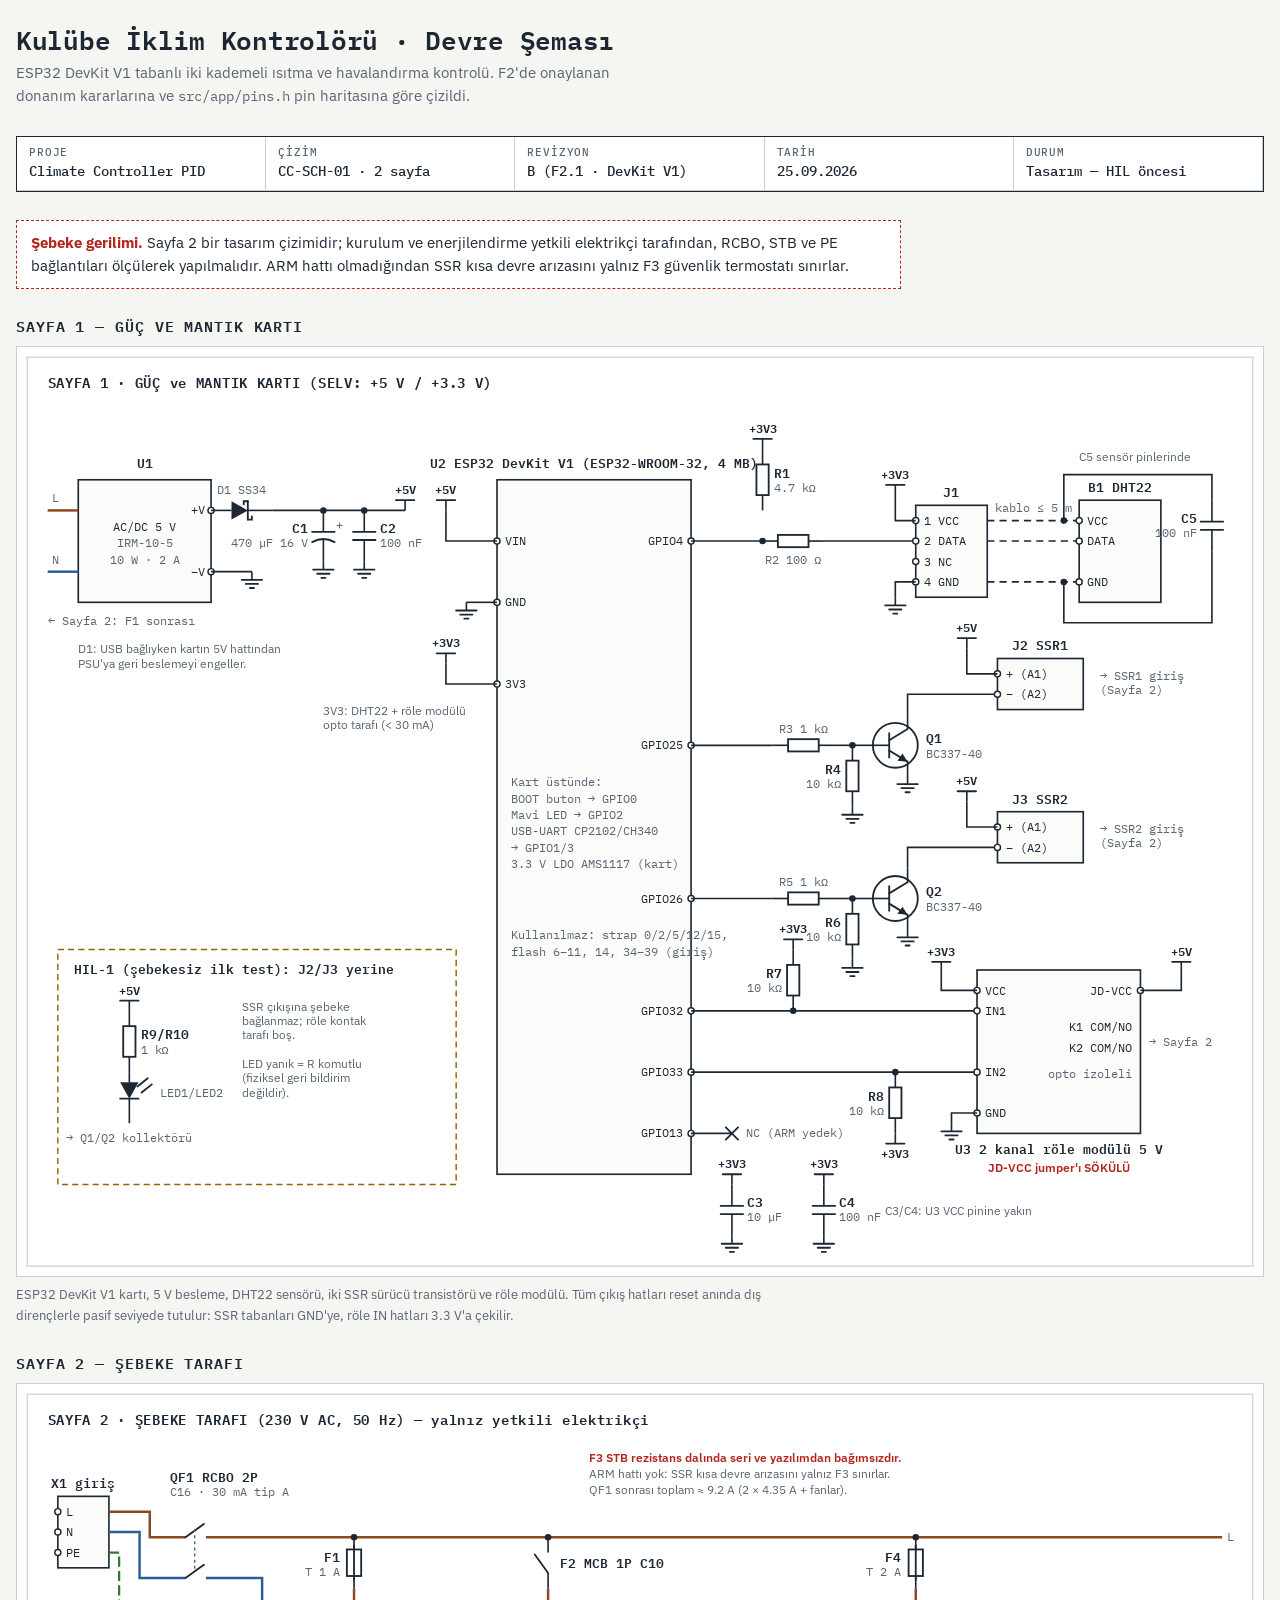
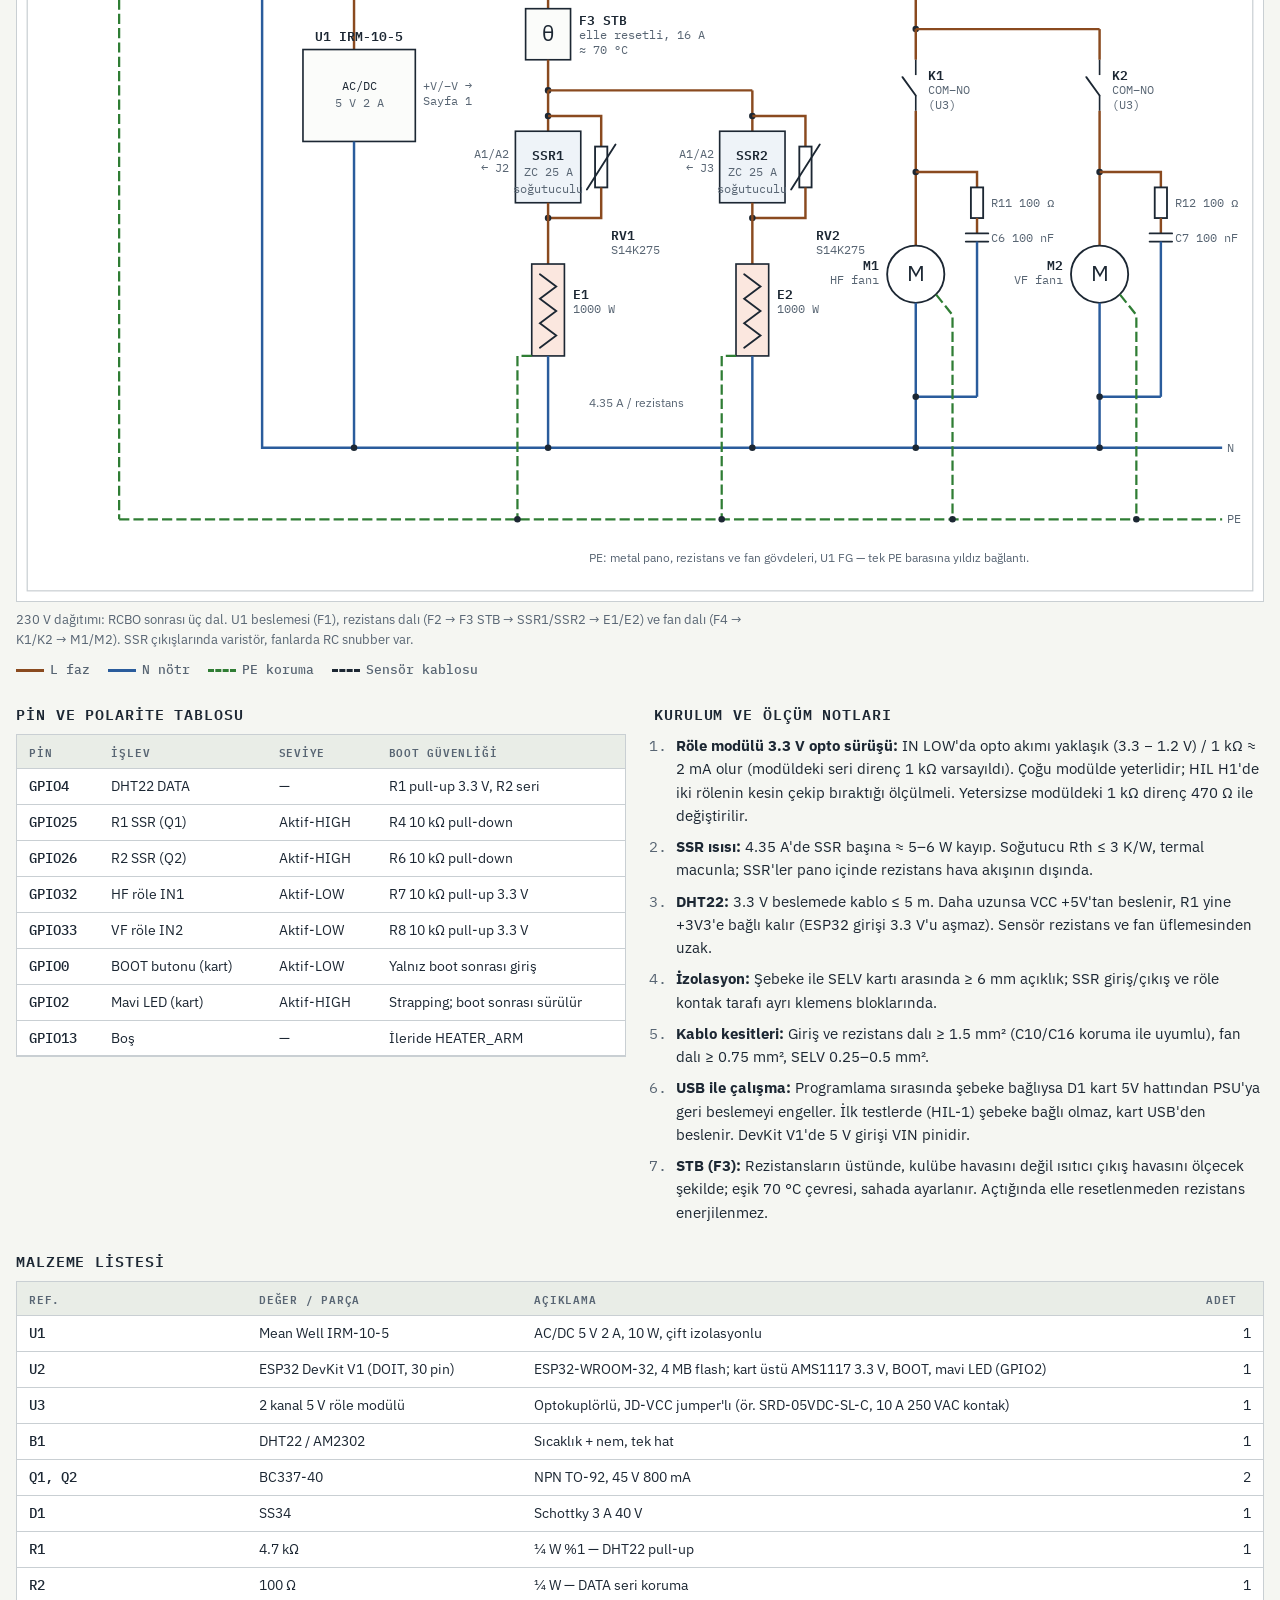
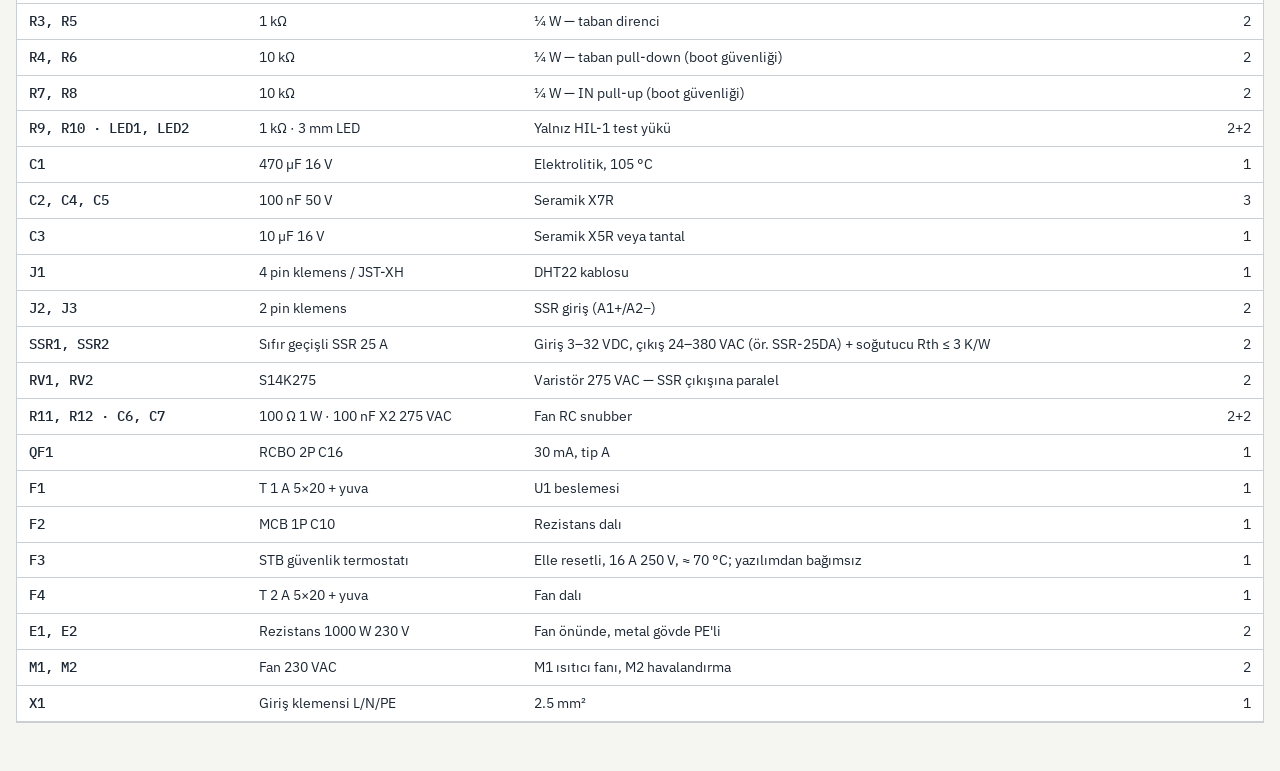
==== commit 069cba93: "F2.1: hedef kart ESP32 DevKit V1 (ESP32-WROOM-32, 4 MB) - pins.h: R1/R2 GPIO25/26, HF/VF GPIO32/33, " ====
--- a/docs/hardware/CC-SCH-01.html
+++ b/docs/hardware/CC-SCH-01.html
@@ -71,20 +71,20 @@
 <div class="wrap">
 <header>
  <h1>Kulübe İklim Kontrolörü · Devre Şeması</h1>
- <p class="lead">ESP32-S3 tabanlı iki kademeli ısıtma ve havalandırma kontrolü. F2'de onaylanan donanım kararlarına ve <code>src/app/pins.h</code> pin haritasına göre çizildi.</p>
+ <p class="lead">ESP32 DevKit V1 tabanlı iki kademeli ısıtma ve havalandırma kontrolü. F2'de onaylanan donanım kararlarına ve <code>src/app/pins.h</code> pin haritasına göre çizildi.</p>
 </header>
 <div class="tb" role="group" aria-label="Çizim bilgileri">
  <div><b>Proje</b><span>Climate Controller PID</span></div>
  <div><b>Çizim</b><span>CC-SCH-01 · 2 sayfa</span></div>
- <div><b>Revizyon</b><span>A (F2)</span></div>
+ <div><b>Revizyon</b><span>B (F2.1 · DevKit V1)</span></div>
  <div><b>Tarih</b><span>25.09.2026</span></div>
  <div><b>Durum</b><span>Tasarım — HIL öncesi</span></div>
 </div>
 <div class="alert"><strong>Şebeke gerilimi.</strong> Sayfa 2 bir tasarım çizimidir; kurulum ve enerjilendirme yetkili elektrikçi tarafından, RCBO, STB ve PE bağlantıları ölçülerek yapılmalıdır. ARM hattı olmadığından SSR kısa devre arızasını yalnız F3 güvenlik termostatı sınırlar.</div>
 <figure>
  <h2>Sayfa 1 — Güç ve mantık kartı</h2>
- <div class="sheetwrap"><svg id="s1" viewBox="0 0 1220 910" role="img" aria-label="Sayfa 1: ESP32-S3 kartı, 5 V besleme, DHT22 sensörü, iki SSR sürücü transistörü ve 2 kanallı röle modülü bağlantıları" xmlns="http://www.w3.org/2000/svg"><rect class="frame" x="10" y="10" width="1200" height="890"/><text class="sheet" x="30" y="40" text-anchor="start">SAYFA 1 · GÜÇ ve MANTIK KARTI (SELV: +5 V / +3.3 V)</text><rect class="box" x="60" y="130" width="130" height="120"/><text class="ref" x="125" y="118" text-anchor="middle">U1</text><text class="pinl" x="125" y="180" text-anchor="middle">AC/DC 5 V</text><text class="lbl" x="125" y="196" text-anchor="middle">IRM-10-5</text><text class="lbl" x="125" y="212" text-anchor="middle">10 W · 2 A</text><line class="L" x1="30" y1="160" x2="60" y2="160"/><line class="N" x1="30" y1="220" x2="60" y2="220"/><text class="lbl" x="34" y="152" text-anchor="start">L</text><text class="lbl" x="34" y="212" text-anchor="start">N</text><text class="lbl" x="30" y="272" text-anchor="start">← Sayfa 2: F1 sonrası</text><circle class="pin" cx="190" cy="160" r="3"/><text class="pinl" x="184" y="164" text-anchor="end">+V</text><circle class="pin" cx="190" cy="220" r="3"/><text class="pinl" x="184" y="224" text-anchor="end">−V</text><line class="w" x1="190" y1="160" x2="210" y2="160"/><polygon class="fillc" points="210,151 210,169 226,160"/><line class="c" x1="226" y1="151" x2="226" y2="169"/><polyline class="c" points="222,154 222,151 226,151"/><polyline class="c" points="226,169 230,169 230,166"/><line class="w" x1="226" y1="160" x2="250" y2="160"/><text class="lbl" x="220" y="144" text-anchor="middle">D1 SS34</text><line class="w" x1="250" y1="160" x2="300" y2="160"/><circle class="dot" cx="300" cy="160" r="3.2"/><line class="w" x1="300" y1="160" x2="380" y2="160"/><circle class="dot" cx="340" cy="160" r="3.2"/><line class="w" x1="380" y1="160" x2="380" y2="150"/><line class="c" x1="371" y1="150" x2="389" y2="150"/><text class="net" x="380" y="144" text-anchor="middle">+5V</text><line class="w" x1="300" y1="160" x2="300" y2="181"/><line class="c" x1="289" y1="181" x2="311" y2="181"/><path class="c" d="M289,191 Q300,185 311,191"/><text class="lbl" x="316" y="178" text-anchor="middle">+</text><line class="w" x1="300" y1="188" x2="300" y2="210"/><text class="ref" x="285" y="182" text-anchor="end">C1</text><text class="lbl" x="285" y="196" text-anchor="end">470 µF 16 V</text><line class="w" x1="300" y1="210" x2="300" y2="218"/><line class="c" x1="290" y1="218" x2="310" y2="218"/><line class="c" x1="294" y1="222" x2="306" y2="222"/><line class="c" x1="298" y1="226" x2="302" y2="226"/><line class="w" x1="340" y1="160" x2="340" y2="181"/><line class="c" x1="329" y1="181" x2="351" y2="181"/><line class="c" x1="329" y1="189" x2="351" y2="189"/><line class="w" x1="340" y1="189" x2="340" y2="210"/><text class="ref" x="355" y="182" text-anchor="start">C2</text><text class="lbl" x="355" y="196" text-anchor="start">100 nF</text><line class="w" x1="340" y1="210" x2="340" y2="218"/><line class="c" x1="330" y1="218" x2="350" y2="218"/><line class="c" x1="334" y1="222" x2="346" y2="222"/><line class="c" x1="338" y1="226" x2="342" y2="226"/><line class="w" x1="190" y1="220" x2="230" y2="220"/><line class="w" x1="230" y1="220" x2="230" y2="228"/><line class="c" x1="220" y1="228" x2="240" y2="228"/><line class="c" x1="224" y1="232" x2="236" y2="232"/><line class="c" x1="228" y1="236" x2="232" y2="236"/><text class="note" x="60" y="300" text-anchor="start">D1: USB bağlıyken kartın 5V hattından</text><text class="note" x="60" y="314" text-anchor="start">PSU&#x27;ya geri beslemeyi engeller.</text><rect class="box" x="470" y="130" width="190" height="680"/><text class="ref" x="565.0" y="118" text-anchor="middle">U2 ESP32-S3-DevKitC-1 (N8R8/N8R2)</text><circle class="pin" cx="470" cy="190" r="3"/><text class="pinl" x="478" y="194" text-anchor="start">5V</text><circle class="pin" cx="470" cy="250" r="3"/><text class="pinl" x="478" y="254" text-anchor="start">GND</text><circle class="pin" cx="470" cy="330" r="3"/><text class="pinl" x="478" y="334" text-anchor="start">3V3</text><circle class="pin" cx="660" cy="190" r="3"/><text class="pinl" x="652" y="194" text-anchor="end">GPIO4</text><circle class="pin" cx="660" cy="390" r="3"/><text class="pinl" x="652" y="394" text-anchor="end">GPIO5</text><circle class="pin" cx="660" cy="540" r="3"/><text class="pinl" x="652" y="544" text-anchor="end">GPIO6</text><circle class="pin" cx="660" cy="650" r="3"/><text class="pinl" x="652" y="654" text-anchor="end">GPIO7</text><circle class="pin" cx="660" cy="710" r="3"/><text class="pinl" x="652" y="714" text-anchor="end">GPIO15</text><circle class="pin" cx="660" cy="770" r="3"/><text class="pinl" x="652" y="774" text-anchor="end">GPIO17</text><text class="lbl" x="484" y="430" text-anchor="start">Kart üstünde:</text><text class="lbl" x="484" y="446" text-anchor="start">BOOT buton → GPIO0</text><text class="lbl" x="484" y="462" text-anchor="start">RGB WS2812 → GPIO48</text><text class="lbl" x="484" y="478" text-anchor="start">(v1.1 kart: GPIO38)</text><text class="lbl" x="484" y="494" text-anchor="start">USB-UART → GPIO43/44</text><text class="lbl" x="484" y="510" text-anchor="start">3.3 V LDO (kart)</text><text class="lbl" x="484" y="580" text-anchor="start">Kullanılmaz: 0/3/45/46</text><text class="lbl" x="484" y="596" text-anchor="start">19/20, 26–37, 43/44</text><polyline class="w" points="470,190 420,190 420,160"/><line class="w" x1="420" y1="160" x2="420" y2="150"/><line class="c" x1="411" y1="150" x2="429" y2="150"/><text class="net" x="420" y="144" text-anchor="middle">+5V</text><line class="w" x1="470" y1="250" x2="440" y2="250"/><line class="w" x1="440" y1="250" x2="440" y2="258"/><line class="c" x1="430" y1="258" x2="450" y2="258"/><line class="c" x1="434" y1="262" x2="446" y2="262"/><line class="c" x1="438" y1="266" x2="442" y2="266"/><polyline class="w" points="470,330 420,330 420,310"/><line class="w" x1="420" y1="310" x2="420" y2="300"/><line class="c" x1="411" y1="300" x2="429" y2="300"/><text class="net" x="420" y="294" text-anchor="middle">+3V3</text><text class="note" x="300" y="360" text-anchor="start">3V3: DHT22 + röle modülü</text><text class="note" x="300" y="374" text-anchor="start">opto tarafı (&lt; 30 mA)</text><line class="w" x1="660" y1="190" x2="730" y2="190"/><circle class="dot" cx="730" cy="190" r="3.2"/><line class="w" x1="730" y1="100" x2="730" y2="115"/><rect class="c" x="724" y="115" width="12" height="30"/><line class="w" x1="730" y1="145" x2="730" y2="160"/><text class="ref" x="741" y="128" text-anchor="start">R1</text><text class="lbl" x="741" y="142" text-anchor="start">4.7 kΩ</text><line class="w" x1="730" y1="100" x2="730" y2="90"/><line class="c" x1="721" y1="90" x2="739" y2="90"/><text class="net" x="730" y="84" text-anchor="middle">+3V3</text><line class="w" x1="730" y1="190" x2="745" y2="190"/><rect class="c" x="745" y="184" width="30" height="12"/><line class="w" x1="775" y1="190" x2="790" y2="190"/><text class="lbl" x="760" y="212" text-anchor="middle">R2 100 Ω</text><line class="w" x1="790" y1="190" x2="880" y2="190"/><rect class="box" x="880" y="155" width="70" height="90"/><text class="ref" x="915.0" y="147" text-anchor="middle">J1</text><circle class="pin" cx="880" cy="170" r="3"/><text class="pinl" x="888" y="174" text-anchor="start">1 VCC</text><circle class="pin" cx="880" cy="190" r="3"/><text class="pinl" x="888" y="194" text-anchor="start">2 DATA</text><circle class="pin" cx="880" cy="210" r="3"/><text class="pinl" x="888" y="214" text-anchor="start">3 NC</text><circle class="pin" cx="880" cy="230" r="3"/><text class="pinl" x="888" y="234" text-anchor="start">4 GND</text><polyline class="w" points="880,170 860,170 860,145"/><line class="w" x1="860" y1="145" x2="860" y2="135"/><line class="c" x1="851" y1="135" x2="869" y2="135"/><text class="net" x="860" y="129" text-anchor="middle">+3V3</text><polyline class="w" points="880,230 860,230 860,245"/><line class="w" x1="860" y1="245" x2="860" y2="253"/><line class="c" x1="850" y1="253" x2="870" y2="253"/><line class="c" x1="854" y1="257" x2="866" y2="257"/><line class="c" x1="858" y1="261" x2="862" y2="261"/><line class="cable" x1="950" y1="170" x2="1040" y2="170"/><line class="cable" x1="950" y1="190" x2="1040" y2="190"/><line class="cable" x1="950" y1="230" x2="1040" y2="230"/><text class="lbl" x="995" y="162" text-anchor="middle">kablo ≤ 5 m</text><rect class="box" x="1040" y="150" width="80" height="100"/><text class="ref" x="1080" y="142" text-anchor="middle">B1 DHT22</text><circle class="pin" cx="1040" cy="170" r="3"/><text class="pinl" x="1048" y="174" text-anchor="start">VCC</text><circle class="pin" cx="1040" cy="190" r="3"/><text class="pinl" x="1048" y="194" text-anchor="start">DATA</text><circle class="pin" cx="1040" cy="230" r="3"/><text class="pinl" x="1048" y="234" text-anchor="start">GND</text><circle class="dot" cx="1025" cy="170" r="3.2"/><polyline class="w" points="1025,170 1025,125 1170,125 1170,150"/><line class="w" x1="1170" y1="150" x2="1170" y2="171"/><line class="c" x1="1159" y1="171" x2="1181" y2="171"/><line class="c" x1="1159" y1="179" x2="1181" y2="179"/><line class="w" x1="1170" y1="179" x2="1170" y2="200"/><text class="ref" x="1155" y="172" text-anchor="end">C5</text><text class="lbl" x="1155" y="186" text-anchor="end">100 nF</text><polyline class="w" points="1170,200 1170,270 1025,270 1025,230"/><circle class="dot" cx="1025" cy="230" r="3.2"/><text class="note" x="1040" y="112" text-anchor="start">C5 sensör pinlerinde</text><line class="w" x1="660" y1="390" x2="740" y2="390"/><line class="w" x1="740" y1="390" x2="755" y2="390"/><rect class="c" x="755" y="384" width="30" height="12"/><line class="w" x1="785" y1="390" x2="800" y2="390"/><text class="lbl" x="770" y="378" text-anchor="middle">R3 1 kΩ</text><line class="w" x1="800" y1="390" x2="818" y2="390"/><circle class="dot" cx="818" cy="390" r="3.2"/><line class="w" x1="818" y1="390" x2="818" y2="405"/><rect class="c" x="812" y="405" width="12" height="30"/><line class="w" x1="818" y1="435" x2="818" y2="450"/><text class="ref" x="807" y="418" text-anchor="end">R4</text><text class="lbl" x="807" y="432" text-anchor="end">10 kΩ</text><line class="w" x1="818" y1="450" x2="818" y2="458"/><line class="c" x1="808" y1="458" x2="828" y2="458"/><line class="c" x1="812" y1="462" x2="824" y2="462"/><line class="c" x1="816" y1="466" x2="820" y2="466"/><line class="w" x1="818" y1="390" x2="838" y2="390"/><circle class="c" cx="860" cy="390" r="22"/><line class="w" x1="838" y1="390" x2="854" y2="390"/><line class="c" x1="854" y1="378" x2="854" y2="402"/><line class="c" x1="854" y1="385" x2="872" y2="374"/><line class="w" x1="872" y1="374" x2="872" y2="360"/><line class="c" x1="854" y1="395" x2="872" y2="406"/><line class="w" x1="872" y1="406" x2="872" y2="420"/><polygon class="fillc" points="872,406 862,405 867,398"/><text class="ref" x="890" y="388" text-anchor="start">Q1</text><text class="lbl" x="890" y="402" text-anchor="start">BC337-40</text><line class="w" x1="872" y1="420" x2="872" y2="428"/><line class="c" x1="862" y1="428" x2="882" y2="428"/><line class="c" x1="866" y1="432" x2="878" y2="432"/><line class="c" x1="870" y1="436" x2="874" y2="436"/><polyline class="w" points="872,360 872,340 960,340"/><rect class="box" x="960" y="305" width="84" height="50"/><text class="ref" x="1002.0" y="297" text-anchor="middle">J2 SSR1</text><circle class="pin" cx="960" cy="320" r="3"/><text class="pinl" x="968" y="324" text-anchor="start">+ (A1)</text><circle class="pin" cx="960" cy="340" r="3"/><text class="pinl" x="968" y="344" text-anchor="start">− (A2)</text><polyline class="w" points="960,320 930,320 930,295"/><line class="w" x1="930" y1="295" x2="930" y2="285"/><line class="c" x1="921" y1="285" x2="939" y2="285"/><text class="net" x="930" y="279" text-anchor="middle">+5V</text><text class="lbl" x="1060" y="326" text-anchor="start">→ SSR1 giriş</text><text class="lbl" x="1060" y="340" text-anchor="start">(Sayfa 2)</text><line class="w" x1="660" y1="540" x2="740" y2="540"/><line class="w" x1="740" y1="540" x2="755" y2="540"/><rect class="c" x="755" y="534" width="30" height="12"/><line class="w" x1="785" y1="540" x2="800" y2="540"/><text class="lbl" x="770" y="528" text-anchor="middle">R5 1 kΩ</text><line class="w" x1="800" y1="540" x2="818" y2="540"/><circle class="dot" cx="818" cy="540" r="3.2"/><line class="w" x1="818" y1="540" x2="818" y2="555"/><rect class="c" x="812" y="555" width="12" height="30"/><line class="w" x1="818" y1="585" x2="818" y2="600"/><text class="ref" x="807" y="568" text-anchor="end">R6</text><text class="lbl" x="807" y="582" text-anchor="end">10 kΩ</text><line class="w" x1="818" y1="600" x2="818" y2="608"/><line class="c" x1="808" y1="608" x2="828" y2="608"/><line class="c" x1="812" y1="612" x2="824" y2="612"/><line class="c" x1="816" y1="616" x2="820" y2="616"/><line class="w" x1="818" y1="540" x2="838" y2="540"/><circle class="c" cx="860" cy="540" r="22"/><line class="w" x1="838" y1="540" x2="854" y2="540"/><line class="c" x1="854" y1="528" x2="854" y2="552"/><line class="c" x1="854" y1="535" x2="872" y2="524"/><line class="w" x1="872" y1="524" x2="872" y2="510"/><line class="c" x1="854" y1="545" x2="872" y2="556"/><line class="w" x1="872" y1="556" x2="872" y2="570"/><polygon class="fillc" points="872,556 862,555 867,548"/><text class="ref" x="890" y="538" text-anchor="start">Q2</text><text class="lbl" x="890" y="552" text-anchor="start">BC337-40</text><line class="w" x1="872" y1="570" x2="872" y2="578"/><line class="c" x1="862" y1="578" x2="882" y2="578"/><line class="c" x1="866" y1="582" x2="878" y2="582"/><line class="c" x1="870" y1="586" x2="874" y2="586"/><polyline class="w" points="872,510 872,490 960,490"/><rect class="box" x="960" y="455" width="84" height="50"/><text class="ref" x="1002.0" y="447" text-anchor="middle">J3 SSR2</text><circle class="pin" cx="960" cy="470" r="3"/><text class="pinl" x="968" y="474" text-anchor="start">+ (A1)</text><circle class="pin" cx="960" cy="490" r="3"/><text class="pinl" x="968" y="494" text-anchor="start">− (A2)</text><polyline class="w" points="960,470 930,470 930,445"/><line class="w" x1="930" y1="445" x2="930" y2="435"/><line class="c" x1="921" y1="435" x2="939" y2="435"/><text class="net" x="930" y="429" text-anchor="middle">+5V</text><text class="lbl" x="1060" y="476" text-anchor="start">→ SSR2 giriş</text><text class="lbl" x="1060" y="490" text-anchor="start">(Sayfa 2)</text><line class="w" x1="660" y1="650" x2="760" y2="650"/><circle class="dot" cx="760" cy="650" r="3.2"/><line class="w" x1="760" y1="590" x2="760" y2="605"/><rect class="c" x="754" y="605" width="12" height="30"/><line class="w" x1="760" y1="635" x2="760" y2="650"/><text class="ref" x="749" y="618" text-anchor="end">R7</text><text class="lbl" x="749" y="632" text-anchor="end">10 kΩ</text><line class="w" x1="760" y1="590" x2="760" y2="580"/><line class="c" x1="751" y1="580" x2="769" y2="580"/><text class="net" x="760" y="574" text-anchor="middle">+3V3</text><line class="w" x1="760" y1="650" x2="940" y2="650"/><line class="w" x1="660" y1="710" x2="860" y2="710"/><circle class="dot" cx="860" cy="710" r="3.2"/><line class="w" x1="860" y1="710" x2="860" y2="725"/><rect class="c" x="854" y="725" width="12" height="30"/><line class="w" x1="860" y1="755" x2="860" y2="770"/><text class="ref" x="849" y="738" text-anchor="end">R8</text><text class="lbl" x="849" y="752" text-anchor="end">10 kΩ</text><line class="w" x1="860" y1="770" x2="860" y2="780"/><line class="c" x1="851" y1="780" x2="869" y2="780"/><text class="net" x="860" y="794" text-anchor="middle">+3V3</text><line class="w" x1="860" y1="710" x2="940" y2="710"/><rect class="box" x="940" y="610" width="160" height="160"/><circle class="pin" cx="940" cy="630" r="3"/><text class="pinl" x="948" y="634" text-anchor="start">VCC</text><circle class="pin" cx="940" cy="650" r="3"/><text class="pinl" x="948" y="654" text-anchor="start">IN1</text><circle class="pin" cx="940" cy="710" r="3"/><text class="pinl" x="948" y="714" text-anchor="start">IN2</text><circle class="pin" cx="940" cy="750" r="3"/><text class="pinl" x="948" y="754" text-anchor="start">GND</text><polyline class="w" points="940,630 905,630 905,612"/><line class="w" x1="905" y1="612" x2="905" y2="602"/><line class="c" x1="896" y1="602" x2="914" y2="602"/><text class="net" x="905" y="596" text-anchor="middle">+3V3</text><polyline class="w" points="940,750 915,750 915,760"/><line class="w" x1="915" y1="760" x2="915" y2="768"/><line class="c" x1="905" y1="768" x2="925" y2="768"/><line class="c" x1="909" y1="772" x2="921" y2="772"/><line class="c" x1="913" y1="776" x2="917" y2="776"/><circle class="pin" cx="1100" cy="630" r="3"/><text class="pinl" x="1092" y="634" text-anchor="end">JD-VCC</text><polyline class="w" points="1100,630 1140,630 1140,612"/><line class="w" x1="1140" y1="612" x2="1140" y2="602"/><line class="c" x1="1131" y1="602" x2="1149" y2="602"/><text class="net" x="1140" y="596" text-anchor="middle">+5V</text><text class="pinl" x="1092" y="670" text-anchor="end">K1 COM/NO</text><text class="pinl" x="1092" y="690" text-anchor="end">K2 COM/NO</text><text class="lbl" x="1092" y="716" text-anchor="end">opto izoleli</text><text class="lbl" x="1108" y="684" text-anchor="start">→ Sayfa 2</text><text class="ref" x="1020" y="790" text-anchor="middle">U3 2 kanal röle modülü 5 V</text><text class="warnt" x="1020" y="808" text-anchor="middle">JD-VCC jumper&#x27;ı SÖKÜLÜ</text><line class="w" x1="660" y1="770" x2="700" y2="770"/><line class="c" x1="694" y1="764" x2="706" y2="776"/><line class="c" x1="694" y1="776" x2="706" y2="764"/><text class="lbl" x="714" y="774" text-anchor="start">NC (ARM yedek)</text><line class="w" x1="700" y1="820" x2="700" y2="810"/><line class="c" x1="691" y1="810" x2="709" y2="810"/><text class="net" x="700" y="804" text-anchor="middle">+3V3</text><line class="w" x1="700" y1="820" x2="700" y2="841"/><line class="c" x1="689" y1="841" x2="711" y2="841"/><line class="c" x1="689" y1="849" x2="711" y2="849"/><line class="w" x1="700" y1="849" x2="700" y2="870"/><text class="ref" x="715" y="842" text-anchor="start">C3</text><text class="lbl" x="715" y="856" text-anchor="start">10 µF</text><line class="w" x1="700" y1="870" x2="700" y2="878"/><line class="c" x1="690" y1="878" x2="710" y2="878"/><line class="c" x1="694" y1="882" x2="706" y2="882"/><line class="c" x1="698" y1="886" x2="702" y2="886"/><line class="w" x1="790" y1="820" x2="790" y2="810"/><line class="c" x1="781" y1="810" x2="799" y2="810"/><text class="net" x="790" y="804" text-anchor="middle">+3V3</text><line class="w" x1="790" y1="820" x2="790" y2="841"/><line class="c" x1="779" y1="841" x2="801" y2="841"/><line class="c" x1="779" y1="849" x2="801" y2="849"/><line class="w" x1="790" y1="849" x2="790" y2="870"/><text class="ref" x="805" y="842" text-anchor="start">C4</text><text class="lbl" x="805" y="856" text-anchor="start">100 nF</text><line class="w" x1="790" y1="870" x2="790" y2="878"/><line class="c" x1="780" y1="878" x2="800" y2="878"/><line class="c" x1="784" y1="882" x2="796" y2="882"/><line class="c" x1="788" y1="886" x2="792" y2="886"/><text class="note" x="850" y="850" text-anchor="start">C3/C4: U3 VCC pinine yakın</text><rect class="hilbox" x="40" y="590" width="390" height="230"/><text class="ref" x="56" y="614" text-anchor="start">HIL-1 (şebekesiz ilk test): J2/J3 yerine</text><line class="w" x1="110" y1="650" x2="110" y2="640"/><line class="c" x1="101" y1="640" x2="119" y2="640"/><text class="net" x="110" y="634" text-anchor="middle">+5V</text><line class="w" x1="110" y1="650" x2="110" y2="665"/><rect class="c" x="104" y="665" width="12" height="30"/><line class="w" x1="110" y1="695" x2="110" y2="710"/><text class="ref" x="121" y="678" text-anchor="start">R9/R10</text><text class="lbl" x="121" y="692" text-anchor="start">1 kΩ</text><line class="w" x1="110" y1="710" x2="110" y2="720"/><polygon class="fillc" points="101,720 119,720 110,736"/><line class="c" x1="101" y1="736" x2="119" y2="736"/><line class="c" x1="118" y1="724" x2="128" y2="716"/><line class="c" x1="122" y1="730" x2="132" y2="722"/><line class="w" x1="110" y1="736" x2="110" y2="760"/><text class="lbl" x="140" y="734" text-anchor="start">LED1/LED2</text><text class="lbl" x="110" y="778" text-anchor="middle">→ Q1/Q2 kollektörü</text><text class="note" x="220" y="650" text-anchor="start">SSR çıkışına şebeke</text><text class="note" x="220" y="664" text-anchor="start">bağlanmaz; röle kontak</text><text class="note" x="220" y="678" text-anchor="start">tarafı boş.</text><text class="note" x="220" y="706" text-anchor="start">LED yanık = R komutlu</text><text class="note" x="220" y="720" text-anchor="start">(fiziksel geri bildirim</text><text class="note" x="220" y="734" text-anchor="start">değildir).</text></svg></div>
- <figcaption>ESP32-S3 kartı, 5 V besleme, DHT22 sensörü, iki SSR sürücü transistörü ve röle modülü. Tüm çıkış hatları reset anında dış dirençlerle pasif seviyede tutulur: SSR tabanları GND'ye, röle IN hatları 3.3 V'a çekilir.</figcaption>
+ <div class="sheetwrap"><svg id="s1" viewBox="0 0 1220 910" role="img" aria-label="Sayfa 1: ESP32 DevKit V1 kartı, 5 V besleme, DHT22 sensörü, iki SSR sürücü transistörü ve 2 kanallı röle modülü bağlantıları" xmlns="http://www.w3.org/2000/svg"><rect class="frame" x="10" y="10" width="1200" height="890"/><text class="sheet" x="30" y="40" text-anchor="start">SAYFA 1 · GÜÇ ve MANTIK KARTI (SELV: +5 V / +3.3 V)</text><rect class="box" x="60" y="130" width="130" height="120"/><text class="ref" x="125" y="118" text-anchor="middle">U1</text><text class="pinl" x="125" y="180" text-anchor="middle">AC/DC 5 V</text><text class="lbl" x="125" y="196" text-anchor="middle">IRM-10-5</text><text class="lbl" x="125" y="212" text-anchor="middle">10 W · 2 A</text><line class="L" x1="30" y1="160" x2="60" y2="160"/><line class="N" x1="30" y1="220" x2="60" y2="220"/><text class="lbl" x="34" y="152" text-anchor="start">L</text><text class="lbl" x="34" y="212" text-anchor="start">N</text><text class="lbl" x="30" y="272" text-anchor="start">← Sayfa 2: F1 sonrası</text><circle class="pin" cx="190" cy="160" r="3"/><text class="pinl" x="184" y="164" text-anchor="end">+V</text><circle class="pin" cx="190" cy="220" r="3"/><text class="pinl" x="184" y="224" text-anchor="end">−V</text><line class="w" x1="190" y1="160" x2="210" y2="160"/><polygon class="fillc" points="210,151 210,169 226,160"/><line class="c" x1="226" y1="151" x2="226" y2="169"/><polyline class="c" points="222,154 222,151 226,151"/><polyline class="c" points="226,169 230,169 230,166"/><line class="w" x1="226" y1="160" x2="250" y2="160"/><text class="lbl" x="220" y="144" text-anchor="middle">D1 SS34</text><line class="w" x1="250" y1="160" x2="300" y2="160"/><circle class="dot" cx="300" cy="160" r="3.2"/><line class="w" x1="300" y1="160" x2="380" y2="160"/><circle class="dot" cx="340" cy="160" r="3.2"/><line class="w" x1="380" y1="160" x2="380" y2="150"/><line class="c" x1="371" y1="150" x2="389" y2="150"/><text class="net" x="380" y="144" text-anchor="middle">+5V</text><line class="w" x1="300" y1="160" x2="300" y2="181"/><line class="c" x1="289" y1="181" x2="311" y2="181"/><path class="c" d="M289,191 Q300,185 311,191"/><text class="lbl" x="316" y="178" text-anchor="middle">+</text><line class="w" x1="300" y1="188" x2="300" y2="210"/><text class="ref" x="285" y="182" text-anchor="end">C1</text><text class="lbl" x="285" y="196" text-anchor="end">470 µF 16 V</text><line class="w" x1="300" y1="210" x2="300" y2="218"/><line class="c" x1="290" y1="218" x2="310" y2="218"/><line class="c" x1="294" y1="222" x2="306" y2="222"/><line class="c" x1="298" y1="226" x2="302" y2="226"/><line class="w" x1="340" y1="160" x2="340" y2="181"/><line class="c" x1="329" y1="181" x2="351" y2="181"/><line class="c" x1="329" y1="189" x2="351" y2="189"/><line class="w" x1="340" y1="189" x2="340" y2="210"/><text class="ref" x="355" y="182" text-anchor="start">C2</text><text class="lbl" x="355" y="196" text-anchor="start">100 nF</text><line class="w" x1="340" y1="210" x2="340" y2="218"/><line class="c" x1="330" y1="218" x2="350" y2="218"/><line class="c" x1="334" y1="222" x2="346" y2="222"/><line class="c" x1="338" y1="226" x2="342" y2="226"/><line class="w" x1="190" y1="220" x2="230" y2="220"/><line class="w" x1="230" y1="220" x2="230" y2="228"/><line class="c" x1="220" y1="228" x2="240" y2="228"/><line class="c" x1="224" y1="232" x2="236" y2="232"/><line class="c" x1="228" y1="236" x2="232" y2="236"/><text class="note" x="60" y="300" text-anchor="start">D1: USB bağlıyken kartın 5V hattından</text><text class="note" x="60" y="314" text-anchor="start">PSU&#x27;ya geri beslemeyi engeller.</text><rect class="box" x="470" y="130" width="190" height="680"/><text class="ref" x="565.0" y="118" text-anchor="middle">U2 ESP32 DevKit V1 (ESP32-WROOM-32, 4 MB)</text><circle class="pin" cx="470" cy="190" r="3"/><text class="pinl" x="478" y="194" text-anchor="start">VIN</text><circle class="pin" cx="470" cy="250" r="3"/><text class="pinl" x="478" y="254" text-anchor="start">GND</text><circle class="pin" cx="470" cy="330" r="3"/><text class="pinl" x="478" y="334" text-anchor="start">3V3</text><circle class="pin" cx="660" cy="190" r="3"/><text class="pinl" x="652" y="194" text-anchor="end">GPIO4</text><circle class="pin" cx="660" cy="390" r="3"/><text class="pinl" x="652" y="394" text-anchor="end">GPIO25</text><circle class="pin" cx="660" cy="540" r="3"/><text class="pinl" x="652" y="544" text-anchor="end">GPIO26</text><circle class="pin" cx="660" cy="650" r="3"/><text class="pinl" x="652" y="654" text-anchor="end">GPIO32</text><circle class="pin" cx="660" cy="710" r="3"/><text class="pinl" x="652" y="714" text-anchor="end">GPIO33</text><circle class="pin" cx="660" cy="770" r="3"/><text class="pinl" x="652" y="774" text-anchor="end">GPIO13</text><text class="lbl" x="484" y="430" text-anchor="start">Kart üstünde:</text><text class="lbl" x="484" y="446" text-anchor="start">BOOT buton → GPIO0</text><text class="lbl" x="484" y="462" text-anchor="start">Mavi LED → GPIO2</text><text class="lbl" x="484" y="478" text-anchor="start">USB-UART CP2102/CH340</text><text class="lbl" x="484" y="494" text-anchor="start">→ GPIO1/3</text><text class="lbl" x="484" y="510" text-anchor="start">3.3 V LDO AMS1117 (kart)</text><text class="lbl" x="484" y="580" text-anchor="start">Kullanılmaz: strap 0/2/5/12/15,</text><text class="lbl" x="484" y="596" text-anchor="start">flash 6–11, 14, 34–39 (giriş)</text><polyline class="w" points="470,190 420,190 420,160"/><line class="w" x1="420" y1="160" x2="420" y2="150"/><line class="c" x1="411" y1="150" x2="429" y2="150"/><text class="net" x="420" y="144" text-anchor="middle">+5V</text><line class="w" x1="470" y1="250" x2="440" y2="250"/><line class="w" x1="440" y1="250" x2="440" y2="258"/><line class="c" x1="430" y1="258" x2="450" y2="258"/><line class="c" x1="434" y1="262" x2="446" y2="262"/><line class="c" x1="438" y1="266" x2="442" y2="266"/><polyline class="w" points="470,330 420,330 420,310"/><line class="w" x1="420" y1="310" x2="420" y2="300"/><line class="c" x1="411" y1="300" x2="429" y2="300"/><text class="net" x="420" y="294" text-anchor="middle">+3V3</text><text class="note" x="300" y="360" text-anchor="start">3V3: DHT22 + röle modülü</text><text class="note" x="300" y="374" text-anchor="start">opto tarafı (&lt; 30 mA)</text><line class="w" x1="660" y1="190" x2="730" y2="190"/><circle class="dot" cx="730" cy="190" r="3.2"/><line class="w" x1="730" y1="100" x2="730" y2="115"/><rect class="c" x="724" y="115" width="12" height="30"/><line class="w" x1="730" y1="145" x2="730" y2="160"/><text class="ref" x="741" y="128" text-anchor="start">R1</text><text class="lbl" x="741" y="142" text-anchor="start">4.7 kΩ</text><line class="w" x1="730" y1="100" x2="730" y2="90"/><line class="c" x1="721" y1="90" x2="739" y2="90"/><text class="net" x="730" y="84" text-anchor="middle">+3V3</text><line class="w" x1="730" y1="190" x2="745" y2="190"/><rect class="c" x="745" y="184" width="30" height="12"/><line class="w" x1="775" y1="190" x2="790" y2="190"/><text class="lbl" x="760" y="212" text-anchor="middle">R2 100 Ω</text><line class="w" x1="790" y1="190" x2="880" y2="190"/><rect class="box" x="880" y="155" width="70" height="90"/><text class="ref" x="915.0" y="147" text-anchor="middle">J1</text><circle class="pin" cx="880" cy="170" r="3"/><text class="pinl" x="888" y="174" text-anchor="start">1 VCC</text><circle class="pin" cx="880" cy="190" r="3"/><text class="pinl" x="888" y="194" text-anchor="start">2 DATA</text><circle class="pin" cx="880" cy="210" r="3"/><text class="pinl" x="888" y="214" text-anchor="start">3 NC</text><circle class="pin" cx="880" cy="230" r="3"/><text class="pinl" x="888" y="234" text-anchor="start">4 GND</text><polyline class="w" points="880,170 860,170 860,145"/><line class="w" x1="860" y1="145" x2="860" y2="135"/><line class="c" x1="851" y1="135" x2="869" y2="135"/><text class="net" x="860" y="129" text-anchor="middle">+3V3</text><polyline class="w" points="880,230 860,230 860,245"/><line class="w" x1="860" y1="245" x2="860" y2="253"/><line class="c" x1="850" y1="253" x2="870" y2="253"/><line class="c" x1="854" y1="257" x2="866" y2="257"/><line class="c" x1="858" y1="261" x2="862" y2="261"/><line class="cable" x1="950" y1="170" x2="1040" y2="170"/><line class="cable" x1="950" y1="190" x2="1040" y2="190"/><line class="cable" x1="950" y1="230" x2="1040" y2="230"/><text class="lbl" x="995" y="162" text-anchor="middle">kablo ≤ 5 m</text><rect class="box" x="1040" y="150" width="80" height="100"/><text class="ref" x="1080" y="142" text-anchor="middle">B1 DHT22</text><circle class="pin" cx="1040" cy="170" r="3"/><text class="pinl" x="1048" y="174" text-anchor="start">VCC</text><circle class="pin" cx="1040" cy="190" r="3"/><text class="pinl" x="1048" y="194" text-anchor="start">DATA</text><circle class="pin" cx="1040" cy="230" r="3"/><text class="pinl" x="1048" y="234" text-anchor="start">GND</text><circle class="dot" cx="1025" cy="170" r="3.2"/><polyline class="w" points="1025,170 1025,125 1170,125 1170,150"/><line class="w" x1="1170" y1="150" x2="1170" y2="171"/><line class="c" x1="1159" y1="171" x2="1181" y2="171"/><line class="c" x1="1159" y1="179" x2="1181" y2="179"/><line class="w" x1="1170" y1="179" x2="1170" y2="200"/><text class="ref" x="1155" y="172" text-anchor="end">C5</text><text class="lbl" x="1155" y="186" text-anchor="end">100 nF</text><polyline class="w" points="1170,200 1170,270 1025,270 1025,230"/><circle class="dot" cx="1025" cy="230" r="3.2"/><text class="note" x="1040" y="112" text-anchor="start">C5 sensör pinlerinde</text><line class="w" x1="660" y1="390" x2="740" y2="390"/><line class="w" x1="740" y1="390" x2="755" y2="390"/><rect class="c" x="755" y="384" width="30" height="12"/><line class="w" x1="785" y1="390" x2="800" y2="390"/><text class="lbl" x="770" y="378" text-anchor="middle">R3 1 kΩ</text><line class="w" x1="800" y1="390" x2="818" y2="390"/><circle class="dot" cx="818" cy="390" r="3.2"/><line class="w" x1="818" y1="390" x2="818" y2="405"/><rect class="c" x="812" y="405" width="12" height="30"/><line class="w" x1="818" y1="435" x2="818" y2="450"/><text class="ref" x="807" y="418" text-anchor="end">R4</text><text class="lbl" x="807" y="432" text-anchor="end">10 kΩ</text><line class="w" x1="818" y1="450" x2="818" y2="458"/><line class="c" x1="808" y1="458" x2="828" y2="458"/><line class="c" x1="812" y1="462" x2="824" y2="462"/><line class="c" x1="816" y1="466" x2="820" y2="466"/><line class="w" x1="818" y1="390" x2="838" y2="390"/><circle class="c" cx="860" cy="390" r="22"/><line class="w" x1="838" y1="390" x2="854" y2="390"/><line class="c" x1="854" y1="378" x2="854" y2="402"/><line class="c" x1="854" y1="385" x2="872" y2="374"/><line class="w" x1="872" y1="374" x2="872" y2="360"/><line class="c" x1="854" y1="395" x2="872" y2="406"/><line class="w" x1="872" y1="406" x2="872" y2="420"/><polygon class="fillc" points="872,406 862,405 867,398"/><text class="ref" x="890" y="388" text-anchor="start">Q1</text><text class="lbl" x="890" y="402" text-anchor="start">BC337-40</text><line class="w" x1="872" y1="420" x2="872" y2="428"/><line class="c" x1="862" y1="428" x2="882" y2="428"/><line class="c" x1="866" y1="432" x2="878" y2="432"/><line class="c" x1="870" y1="436" x2="874" y2="436"/><polyline class="w" points="872,360 872,340 960,340"/><rect class="box" x="960" y="305" width="84" height="50"/><text class="ref" x="1002.0" y="297" text-anchor="middle">J2 SSR1</text><circle class="pin" cx="960" cy="320" r="3"/><text class="pinl" x="968" y="324" text-anchor="start">+ (A1)</text><circle class="pin" cx="960" cy="340" r="3"/><text class="pinl" x="968" y="344" text-anchor="start">− (A2)</text><polyline class="w" points="960,320 930,320 930,295"/><line class="w" x1="930" y1="295" x2="930" y2="285"/><line class="c" x1="921" y1="285" x2="939" y2="285"/><text class="net" x="930" y="279" text-anchor="middle">+5V</text><text class="lbl" x="1060" y="326" text-anchor="start">→ SSR1 giriş</text><text class="lbl" x="1060" y="340" text-anchor="start">(Sayfa 2)</text><line class="w" x1="660" y1="540" x2="740" y2="540"/><line class="w" x1="740" y1="540" x2="755" y2="540"/><rect class="c" x="755" y="534" width="30" height="12"/><line class="w" x1="785" y1="540" x2="800" y2="540"/><text class="lbl" x="770" y="528" text-anchor="middle">R5 1 kΩ</text><line class="w" x1="800" y1="540" x2="818" y2="540"/><circle class="dot" cx="818" cy="540" r="3.2"/><line class="w" x1="818" y1="540" x2="818" y2="555"/><rect class="c" x="812" y="555" width="12" height="30"/><line class="w" x1="818" y1="585" x2="818" y2="600"/><text class="ref" x="807" y="568" text-anchor="end">R6</text><text class="lbl" x="807" y="582" text-anchor="end">10 kΩ</text><line class="w" x1="818" y1="600" x2="818" y2="608"/><line class="c" x1="808" y1="608" x2="828" y2="608"/><line class="c" x1="812" y1="612" x2="824" y2="612"/><line class="c" x1="816" y1="616" x2="820" y2="616"/><line class="w" x1="818" y1="540" x2="838" y2="540"/><circle class="c" cx="860" cy="540" r="22"/><line class="w" x1="838" y1="540" x2="854" y2="540"/><line class="c" x1="854" y1="528" x2="854" y2="552"/><line class="c" x1="854" y1="535" x2="872" y2="524"/><line class="w" x1="872" y1="524" x2="872" y2="510"/><line class="c" x1="854" y1="545" x2="872" y2="556"/><line class="w" x1="872" y1="556" x2="872" y2="570"/><polygon class="fillc" points="872,556 862,555 867,548"/><text class="ref" x="890" y="538" text-anchor="start">Q2</text><text class="lbl" x="890" y="552" text-anchor="start">BC337-40</text><line class="w" x1="872" y1="570" x2="872" y2="578"/><line class="c" x1="862" y1="578" x2="882" y2="578"/><line class="c" x1="866" y1="582" x2="878" y2="582"/><line class="c" x1="870" y1="586" x2="874" y2="586"/><polyline class="w" points="872,510 872,490 960,490"/><rect class="box" x="960" y="455" width="84" height="50"/><text class="ref" x="1002.0" y="447" text-anchor="middle">J3 SSR2</text><circle class="pin" cx="960" cy="470" r="3"/><text class="pinl" x="968" y="474" text-anchor="start">+ (A1)</text><circle class="pin" cx="960" cy="490" r="3"/><text class="pinl" x="968" y="494" text-anchor="start">− (A2)</text><polyline class="w" points="960,470 930,470 930,445"/><line class="w" x1="930" y1="445" x2="930" y2="435"/><line class="c" x1="921" y1="435" x2="939" y2="435"/><text class="net" x="930" y="429" text-anchor="middle">+5V</text><text class="lbl" x="1060" y="476" text-anchor="start">→ SSR2 giriş</text><text class="lbl" x="1060" y="490" text-anchor="start">(Sayfa 2)</text><line class="w" x1="660" y1="650" x2="760" y2="650"/><circle class="dot" cx="760" cy="650" r="3.2"/><line class="w" x1="760" y1="590" x2="760" y2="605"/><rect class="c" x="754" y="605" width="12" height="30"/><line class="w" x1="760" y1="635" x2="760" y2="650"/><text class="ref" x="749" y="618" text-anchor="end">R7</text><text class="lbl" x="749" y="632" text-anchor="end">10 kΩ</text><line class="w" x1="760" y1="590" x2="760" y2="580"/><line class="c" x1="751" y1="580" x2="769" y2="580"/><text class="net" x="760" y="574" text-anchor="middle">+3V3</text><line class="w" x1="760" y1="650" x2="940" y2="650"/><line class="w" x1="660" y1="710" x2="860" y2="710"/><circle class="dot" cx="860" cy="710" r="3.2"/><line class="w" x1="860" y1="710" x2="860" y2="725"/><rect class="c" x="854" y="725" width="12" height="30"/><line class="w" x1="860" y1="755" x2="860" y2="770"/><text class="ref" x="849" y="738" text-anchor="end">R8</text><text class="lbl" x="849" y="752" text-anchor="end">10 kΩ</text><line class="w" x1="860" y1="770" x2="860" y2="780"/><line class="c" x1="851" y1="780" x2="869" y2="780"/><text class="net" x="860" y="794" text-anchor="middle">+3V3</text><line class="w" x1="860" y1="710" x2="940" y2="710"/><rect class="box" x="940" y="610" width="160" height="160"/><circle class="pin" cx="940" cy="630" r="3"/><text class="pinl" x="948" y="634" text-anchor="start">VCC</text><circle class="pin" cx="940" cy="650" r="3"/><text class="pinl" x="948" y="654" text-anchor="start">IN1</text><circle class="pin" cx="940" cy="710" r="3"/><text class="pinl" x="948" y="714" text-anchor="start">IN2</text><circle class="pin" cx="940" cy="750" r="3"/><text class="pinl" x="948" y="754" text-anchor="start">GND</text><polyline class="w" points="940,630 905,630 905,612"/><line class="w" x1="905" y1="612" x2="905" y2="602"/><line class="c" x1="896" y1="602" x2="914" y2="602"/><text class="net" x="905" y="596" text-anchor="middle">+3V3</text><polyline class="w" points="940,750 915,750 915,760"/><line class="w" x1="915" y1="760" x2="915" y2="768"/><line class="c" x1="905" y1="768" x2="925" y2="768"/><line class="c" x1="909" y1="772" x2="921" y2="772"/><line class="c" x1="913" y1="776" x2="917" y2="776"/><circle class="pin" cx="1100" cy="630" r="3"/><text class="pinl" x="1092" y="634" text-anchor="end">JD-VCC</text><polyline class="w" points="1100,630 1140,630 1140,612"/><line class="w" x1="1140" y1="612" x2="1140" y2="602"/><line class="c" x1="1131" y1="602" x2="1149" y2="602"/><text class="net" x="1140" y="596" text-anchor="middle">+5V</text><text class="pinl" x="1092" y="670" text-anchor="end">K1 COM/NO</text><text class="pinl" x="1092" y="690" text-anchor="end">K2 COM/NO</text><text class="lbl" x="1092" y="716" text-anchor="end">opto izoleli</text><text class="lbl" x="1108" y="684" text-anchor="start">→ Sayfa 2</text><text class="ref" x="1020" y="790" text-anchor="middle">U3 2 kanal röle modülü 5 V</text><text class="warnt" x="1020" y="808" text-anchor="middle">JD-VCC jumper&#x27;ı SÖKÜLÜ</text><line class="w" x1="660" y1="770" x2="700" y2="770"/><line class="c" x1="694" y1="764" x2="706" y2="776"/><line class="c" x1="694" y1="776" x2="706" y2="764"/><text class="lbl" x="714" y="774" text-anchor="start">NC (ARM yedek)</text><line class="w" x1="700" y1="820" x2="700" y2="810"/><line class="c" x1="691" y1="810" x2="709" y2="810"/><text class="net" x="700" y="804" text-anchor="middle">+3V3</text><line class="w" x1="700" y1="820" x2="700" y2="841"/><line class="c" x1="689" y1="841" x2="711" y2="841"/><line class="c" x1="689" y1="849" x2="711" y2="849"/><line class="w" x1="700" y1="849" x2="700" y2="870"/><text class="ref" x="715" y="842" text-anchor="start">C3</text><text class="lbl" x="715" y="856" text-anchor="start">10 µF</text><line class="w" x1="700" y1="870" x2="700" y2="878"/><line class="c" x1="690" y1="878" x2="710" y2="878"/><line class="c" x1="694" y1="882" x2="706" y2="882"/><line class="c" x1="698" y1="886" x2="702" y2="886"/><line class="w" x1="790" y1="820" x2="790" y2="810"/><line class="c" x1="781" y1="810" x2="799" y2="810"/><text class="net" x="790" y="804" text-anchor="middle">+3V3</text><line class="w" x1="790" y1="820" x2="790" y2="841"/><line class="c" x1="779" y1="841" x2="801" y2="841"/><line class="c" x1="779" y1="849" x2="801" y2="849"/><line class="w" x1="790" y1="849" x2="790" y2="870"/><text class="ref" x="805" y="842" text-anchor="start">C4</text><text class="lbl" x="805" y="856" text-anchor="start">100 nF</text><line class="w" x1="790" y1="870" x2="790" y2="878"/><line class="c" x1="780" y1="878" x2="800" y2="878"/><line class="c" x1="784" y1="882" x2="796" y2="882"/><line class="c" x1="788" y1="886" x2="792" y2="886"/><text class="note" x="850" y="850" text-anchor="start">C3/C4: U3 VCC pinine yakın</text><rect class="hilbox" x="40" y="590" width="390" height="230"/><text class="ref" x="56" y="614" text-anchor="start">HIL-1 (şebekesiz ilk test): J2/J3 yerine</text><line class="w" x1="110" y1="650" x2="110" y2="640"/><line class="c" x1="101" y1="640" x2="119" y2="640"/><text class="net" x="110" y="634" text-anchor="middle">+5V</text><line class="w" x1="110" y1="650" x2="110" y2="665"/><rect class="c" x="104" y="665" width="12" height="30"/><line class="w" x1="110" y1="695" x2="110" y2="710"/><text class="ref" x="121" y="678" text-anchor="start">R9/R10</text><text class="lbl" x="121" y="692" text-anchor="start">1 kΩ</text><line class="w" x1="110" y1="710" x2="110" y2="720"/><polygon class="fillc" points="101,720 119,720 110,736"/><line class="c" x1="101" y1="736" x2="119" y2="736"/><line class="c" x1="118" y1="724" x2="128" y2="716"/><line class="c" x1="122" y1="730" x2="132" y2="722"/><line class="w" x1="110" y1="736" x2="110" y2="760"/><text class="lbl" x="140" y="734" text-anchor="start">LED1/LED2</text><text class="lbl" x="110" y="778" text-anchor="middle">→ Q1/Q2 kollektörü</text><text class="note" x="220" y="650" text-anchor="start">SSR çıkışına şebeke</text><text class="note" x="220" y="664" text-anchor="start">bağlanmaz; röle kontak</text><text class="note" x="220" y="678" text-anchor="start">tarafı boş.</text><text class="note" x="220" y="706" text-anchor="start">LED yanık = R komutlu</text><text class="note" x="220" y="720" text-anchor="start">(fiziksel geri bildirim</text><text class="note" x="220" y="734" text-anchor="start">değildir).</text></svg></div>
+ <figcaption>ESP32 DevKit V1 kartı, 5 V besleme, DHT22 sensörü, iki SSR sürücü transistörü ve röle modülü. Tüm çıkış hatları reset anında dış dirençlerle pasif seviyede tutulur: SSR tabanları GND'ye, röle IN hatları 3.3 V'a çekilir.</figcaption>
 </figure>
 <figure>
  <h2>Sayfa 2 — Şebeke tarafı</h2>
@@ -96,13 +96,13 @@
  <div>
   <h2>Pin ve polarite tablosu</h2>
   <div class="tblwrap"><table><thead><tr><th>Pin</th><th>İşlev</th><th>Seviye</th><th>Boot güvenliği</th></tr></thead><tbody><tr><td class='mono'>GPIO4</td><td>DHT22 DATA</td><td>—</td><td>R1 pull-up 3.3 V, R2 seri</td></tr>
-<tr><td class='mono'>GPIO5</td><td>R1 SSR (Q1)</td><td>Aktif-HIGH</td><td>R4 10 kΩ pull-down</td></tr>
-<tr><td class='mono'>GPIO6</td><td>R2 SSR (Q2)</td><td>Aktif-HIGH</td><td>R6 10 kΩ pull-down</td></tr>
-<tr><td class='mono'>GPIO7</td><td>HF röle IN1</td><td>Aktif-LOW</td><td>R7 10 kΩ pull-up 3.3 V</td></tr>
-<tr><td class='mono'>GPIO15</td><td>VF röle IN2</td><td>Aktif-LOW</td><td>R8 10 kΩ pull-up 3.3 V</td></tr>
+<tr><td class='mono'>GPIO25</td><td>R1 SSR (Q1)</td><td>Aktif-HIGH</td><td>R4 10 kΩ pull-down</td></tr>
+<tr><td class='mono'>GPIO26</td><td>R2 SSR (Q2)</td><td>Aktif-HIGH</td><td>R6 10 kΩ pull-down</td></tr>
+<tr><td class='mono'>GPIO32</td><td>HF röle IN1</td><td>Aktif-LOW</td><td>R7 10 kΩ pull-up 3.3 V</td></tr>
+<tr><td class='mono'>GPIO33</td><td>VF röle IN2</td><td>Aktif-LOW</td><td>R8 10 kΩ pull-up 3.3 V</td></tr>
 <tr><td class='mono'>GPIO0</td><td>BOOT butonu (kart)</td><td>Aktif-LOW</td><td>Yalnız boot sonrası giriş</td></tr>
-<tr><td class='mono'>GPIO48</td><td>WS2812 (kart)</td><td>—</td><td>v1.1 kartta GPIO38</td></tr>
-<tr><td class='mono'>GPIO17</td><td>Boş</td><td>—</td><td>İleride HEATER_ARM</td></tr></tbody></table></div>
+<tr><td class='mono'>GPIO2</td><td>Mavi LED (kart)</td><td>Aktif-HIGH</td><td>Strapping; boot sonrası sürülür</td></tr>
+<tr><td class='mono'>GPIO13</td><td>Boş</td><td>—</td><td>İleride HEATER_ARM</td></tr></tbody></table></div>
  </div>
  <div>
   <h2>Kurulum ve ölçüm notları</h2>
@@ -112,7 +112,7 @@
    <li><b>DHT22:</b> 3.3 V beslemede kablo ≤ 5 m. Daha uzunsa VCC +5V'tan beslenir, R1 yine +3V3'e bağlı kalır (ESP32 girişi 3.3 V'u aşmaz). Sensör rezistans ve fan üflemesinden uzak.</li>
    <li><b>İzolasyon:</b> Şebeke ile SELV kartı arasında ≥ 6 mm açıklık; SSR giriş/çıkış ve röle kontak tarafı ayrı klemens bloklarında.</li>
    <li><b>Kablo kesitleri:</b> Giriş ve rezistans dalı ≥ 1.5 mm² (C10/C16 koruma ile uyumlu), fan dalı ≥ 0.75 mm², SELV 0.25–0.5 mm².</li>
-   <li><b>USB ile çalışma:</b> Programlama sırasında şebeke bağlıysa D1 kart 5V hattından PSU'ya geri beslemeyi engeller. İlk testlerde (HIL-1) şebeke bağlı olmaz, kart USB'den beslenir.</li>
+   <li><b>USB ile çalışma:</b> Programlama sırasında şebeke bağlıysa D1 kart 5V hattından PSU'ya geri beslemeyi engeller. İlk testlerde (HIL-1) şebeke bağlı olmaz, kart USB'den beslenir. DevKit V1'de 5 V girişi VIN pinidir.</li>
    <li><b>STB (F3):</b> Rezistansların üstünde, kulübe havasını değil ısıtıcı çıkış havasını ölçecek şekilde; eşik 70 °C çevresi, sahada ayarlanır. Açtığında elle resetlenmeden rezistans enerjilenmez.</li>
   </ol>
  </div>
@@ -120,7 +120,7 @@
 <section>
  <h2>Malzeme listesi</h2>
  <div class="tblwrap"><table><thead><tr><th>Ref.</th><th>Değer / parça</th><th>Açıklama</th><th>Adet</th></tr></thead><tbody><tr><td class='mono'>U1</td><td>Mean Well IRM-10-5</td><td>AC/DC 5 V 2 A, 10 W, çift izolasyonlu</td><td class='num'>1</td></tr>
-<tr><td class='mono'>U2</td><td>ESP32-S3-DevKitC-1 N8R8 / N8R2</td><td>8 MB flash; kart üstü 3.3 V LDO, BOOT, WS2812</td><td class='num'>1</td></tr>
+<tr><td class='mono'>U2</td><td>ESP32 DevKit V1 (DOIT, 30 pin)</td><td>ESP32-WROOM-32, 4 MB flash; kart üstü AMS1117 3.3 V, BOOT, mavi LED (GPIO2)</td><td class='num'>1</td></tr>
 <tr><td class='mono'>U3</td><td>2 kanal 5 V röle modülü</td><td>Optokuplörlü, JD-VCC jumper'lı (ör. SRD-05VDC-SL-C, 10 A 250 VAC kontak)</td><td class='num'>1</td></tr>
 <tr><td class='mono'>B1</td><td>DHT22 / AM2302</td><td>Sıcaklık + nem, tek hat</td><td class='num'>1</td></tr>
 <tr><td class='mono'>Q1, Q2</td><td>BC337-40</td><td>NPN TO-92, 45 V 800 mA</td><td class='num'>2</td></tr>
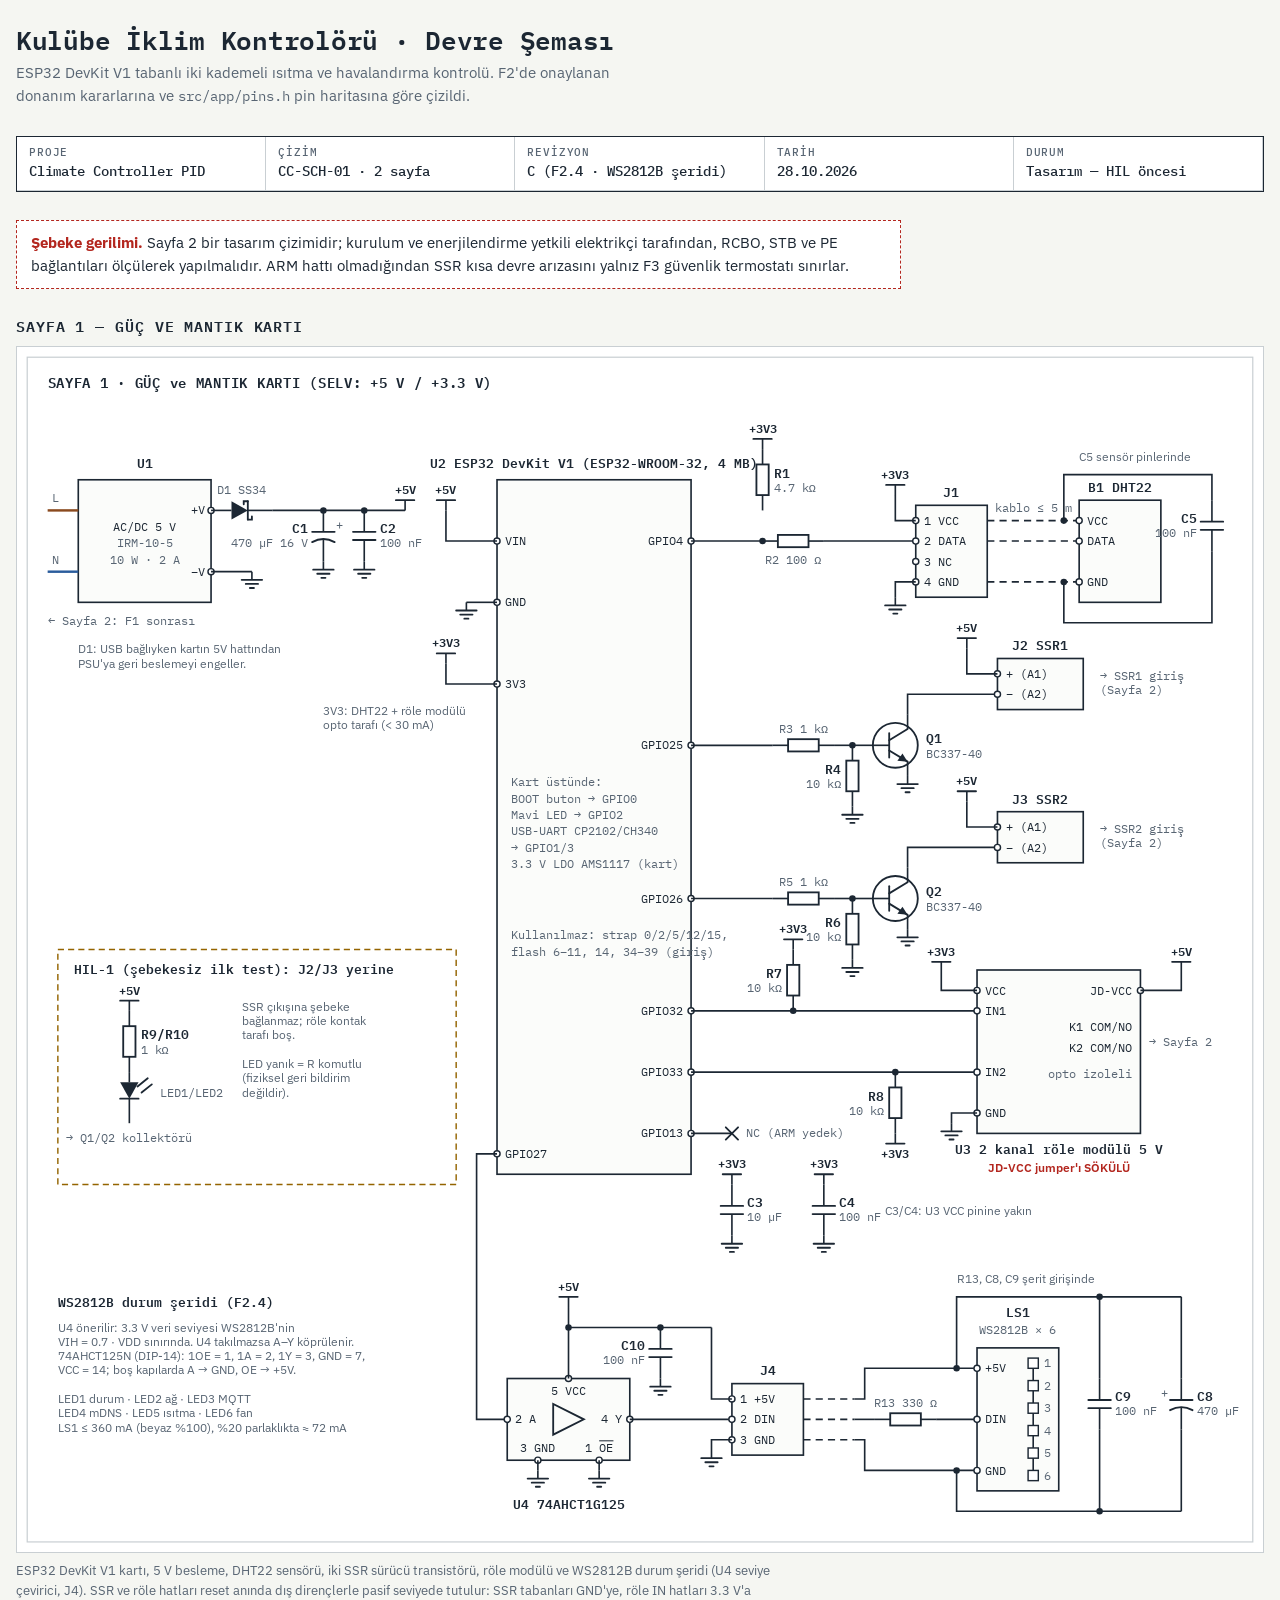
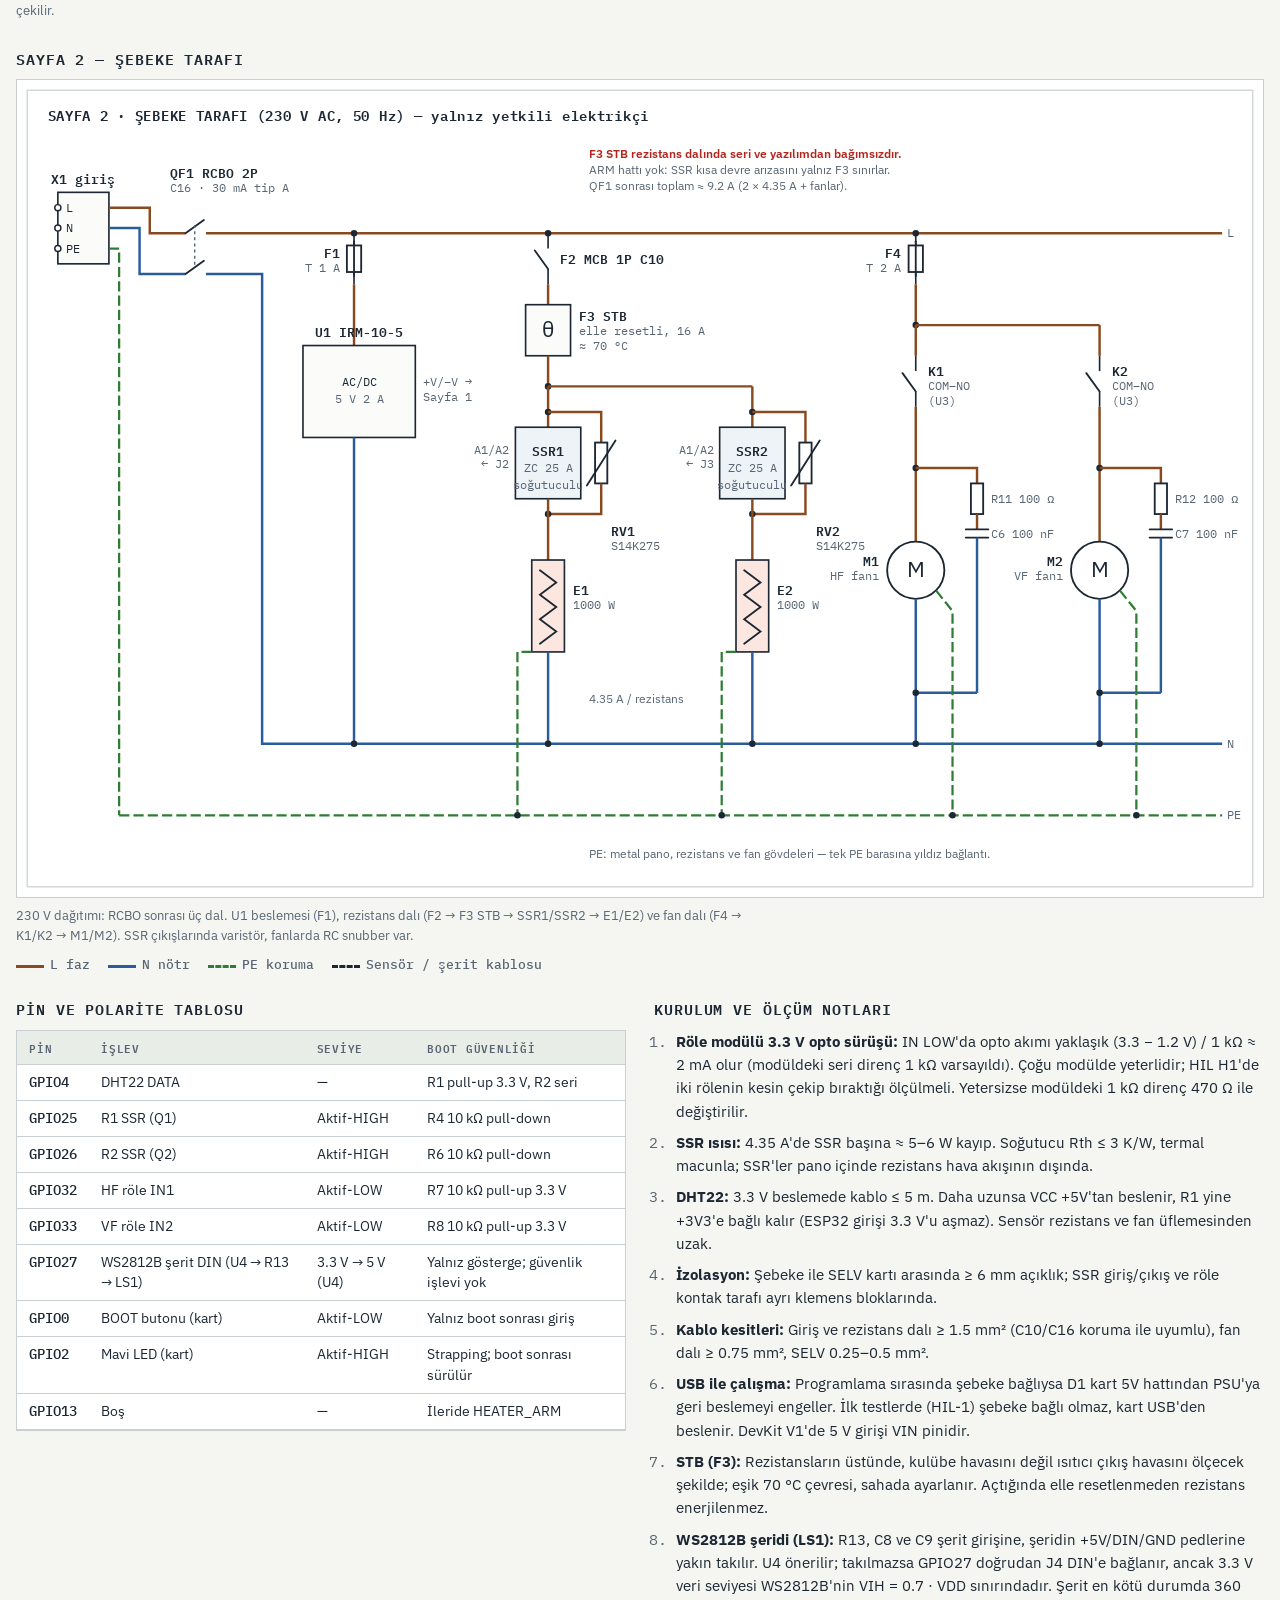
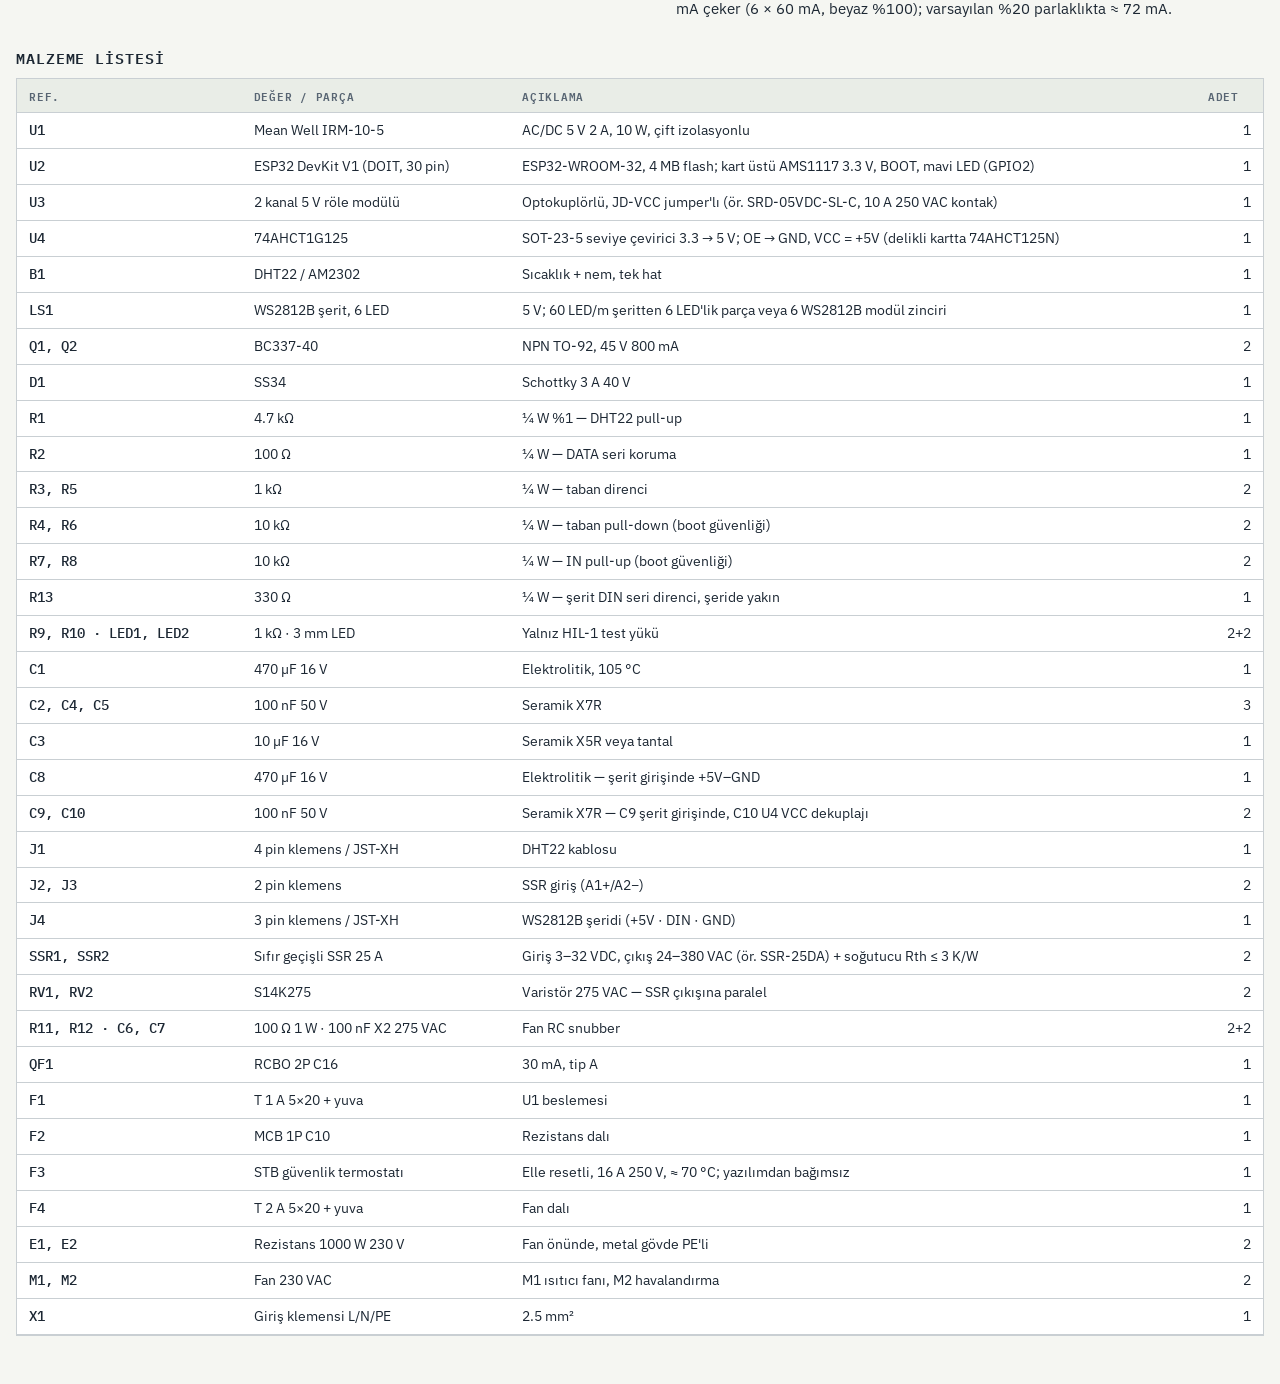
==== commit 8996ef06: "docs: CC-SCH-01 rev C — WS2812B durum şeridi ve PE notu - Sayfa 1: WS2812B şerit katı çizildi (F2.4," ====
--- a/docs/hardware/CC-SCH-01.html
+++ b/docs/hardware/CC-SCH-01.html
@@ -15,7 +15,7 @@
  --paper:#10151b; --sheet:#151c24; --ink:#d8e0e7; --dim:#95a3b0; --rule:#34414d; --boxfill:#19222c;
  --L:#d8935f; --N:#86ade6; --PE:#7fc57d; --warn:#ff8a7e; --hil:#e0b35a; --heat:#3a2622; --ssr:#1d2a38; --head:#1b242d;}
 body{background:var(--paper);color:var(--ink);font:400 15px/1.55 var(--font);margin:0}
-.wrap{max-width:1260px;margin:0 auto;padding-inline:16px;padding-block:24px 48px;display:grid;gap:28px}
+.wrap{max-width:1260px;margin:0 auto;padding-inline:16px;padding-block:24px 48px;display:grid;grid-template-columns:minmax(0,1fr);gap:28px}
 h1{font:600 26px/1.2 var(--mono);letter-spacing:-.01em;margin:0;text-wrap:balance}
 h2{font:600 15px/1.3 var(--mono);letter-spacing:.06em;text-transform:uppercase;margin:0 0 10px}
 .lead{max-width:70ch;color:var(--dim);margin:6px 0 0}
@@ -41,6 +41,7 @@
 svg .hilbox{fill:none;stroke:var(--hil);stroke-width:1.4;stroke-dasharray:6 4}
 svg .cable{stroke:var(--ink);stroke-width:1.6;stroke-dasharray:7 5;fill:none}
 svg .mech{stroke:var(--dim);stroke-width:1.4;stroke-dasharray:3 3;fill:none}
+svg .ovl{stroke:var(--ink);stroke-width:1;fill:none}
 svg .L{stroke:var(--L);stroke-width:2.4;fill:none}
 svg .N{stroke:var(--N);stroke-width:2.4;fill:none}
 svg .PE{stroke:var(--PE);stroke-width:2.2;stroke-dasharray:10 4;fill:none}
@@ -62,8 +63,8 @@
 th{font:600 11px var(--mono);letter-spacing:.07em;text-transform:uppercase;color:var(--dim);background:var(--head)}
 td.mono{font-family:var(--mono);font-weight:500;white-space:nowrap}
 td.num{font-family:var(--mono);text-align:right;font-variant-numeric:tabular-nums}
-.two{display:grid;grid-template-columns:1fr 1fr;gap:28px}
-@media (max-width:900px){.two{grid-template-columns:1fr}}
+.two{display:grid;grid-template-columns:minmax(0,1fr) minmax(0,1fr);gap:28px}
+@media (max-width:900px){.two{grid-template-columns:minmax(0,1fr)}}
 ol.notes{margin:0;padding-left:22px;display:grid;gap:8px;max-width:95ch}
 ol.notes li::marker{font-family:var(--mono);color:var(--dim)}
 code{font-family:var(--mono);font-size:.92em}
@@ -76,21 +77,21 @@
 <div class="tb" role="group" aria-label="Çizim bilgileri">
  <div><b>Proje</b><span>Climate Controller PID</span></div>
  <div><b>Çizim</b><span>CC-SCH-01 · 2 sayfa</span></div>
- <div><b>Revizyon</b><span>B (F2.1 · DevKit V1)</span></div>
- <div><b>Tarih</b><span>25.09.2026</span></div>
+ <div><b>Revizyon</b><span>C (F2.4 · WS2812B şeridi)</span></div>
+ <div><b>Tarih</b><span>28.10.2026</span></div>
  <div><b>Durum</b><span>Tasarım — HIL öncesi</span></div>
 </div>
 <div class="alert"><strong>Şebeke gerilimi.</strong> Sayfa 2 bir tasarım çizimidir; kurulum ve enerjilendirme yetkili elektrikçi tarafından, RCBO, STB ve PE bağlantıları ölçülerek yapılmalıdır. ARM hattı olmadığından SSR kısa devre arızasını yalnız F3 güvenlik termostatı sınırlar.</div>
 <figure>
  <h2>Sayfa 1 — Güç ve mantık kartı</h2>
- <div class="sheetwrap"><svg id="s1" viewBox="0 0 1220 910" role="img" aria-label="Sayfa 1: ESP32 DevKit V1 kartı, 5 V besleme, DHT22 sensörü, iki SSR sürücü transistörü ve 2 kanallı röle modülü bağlantıları" xmlns="http://www.w3.org/2000/svg"><rect class="frame" x="10" y="10" width="1200" height="890"/><text class="sheet" x="30" y="40" text-anchor="start">SAYFA 1 · GÜÇ ve MANTIK KARTI (SELV: +5 V / +3.3 V)</text><rect class="box" x="60" y="130" width="130" height="120"/><text class="ref" x="125" y="118" text-anchor="middle">U1</text><text class="pinl" x="125" y="180" text-anchor="middle">AC/DC 5 V</text><text class="lbl" x="125" y="196" text-anchor="middle">IRM-10-5</text><text class="lbl" x="125" y="212" text-anchor="middle">10 W · 2 A</text><line class="L" x1="30" y1="160" x2="60" y2="160"/><line class="N" x1="30" y1="220" x2="60" y2="220"/><text class="lbl" x="34" y="152" text-anchor="start">L</text><text class="lbl" x="34" y="212" text-anchor="start">N</text><text class="lbl" x="30" y="272" text-anchor="start">← Sayfa 2: F1 sonrası</text><circle class="pin" cx="190" cy="160" r="3"/><text class="pinl" x="184" y="164" text-anchor="end">+V</text><circle class="pin" cx="190" cy="220" r="3"/><text class="pinl" x="184" y="224" text-anchor="end">−V</text><line class="w" x1="190" y1="160" x2="210" y2="160"/><polygon class="fillc" points="210,151 210,169 226,160"/><line class="c" x1="226" y1="151" x2="226" y2="169"/><polyline class="c" points="222,154 222,151 226,151"/><polyline class="c" points="226,169 230,169 230,166"/><line class="w" x1="226" y1="160" x2="250" y2="160"/><text class="lbl" x="220" y="144" text-anchor="middle">D1 SS34</text><line class="w" x1="250" y1="160" x2="300" y2="160"/><circle class="dot" cx="300" cy="160" r="3.2"/><line class="w" x1="300" y1="160" x2="380" y2="160"/><circle class="dot" cx="340" cy="160" r="3.2"/><line class="w" x1="380" y1="160" x2="380" y2="150"/><line class="c" x1="371" y1="150" x2="389" y2="150"/><text class="net" x="380" y="144" text-anchor="middle">+5V</text><line class="w" x1="300" y1="160" x2="300" y2="181"/><line class="c" x1="289" y1="181" x2="311" y2="181"/><path class="c" d="M289,191 Q300,185 311,191"/><text class="lbl" x="316" y="178" text-anchor="middle">+</text><line class="w" x1="300" y1="188" x2="300" y2="210"/><text class="ref" x="285" y="182" text-anchor="end">C1</text><text class="lbl" x="285" y="196" text-anchor="end">470 µF 16 V</text><line class="w" x1="300" y1="210" x2="300" y2="218"/><line class="c" x1="290" y1="218" x2="310" y2="218"/><line class="c" x1="294" y1="222" x2="306" y2="222"/><line class="c" x1="298" y1="226" x2="302" y2="226"/><line class="w" x1="340" y1="160" x2="340" y2="181"/><line class="c" x1="329" y1="181" x2="351" y2="181"/><line class="c" x1="329" y1="189" x2="351" y2="189"/><line class="w" x1="340" y1="189" x2="340" y2="210"/><text class="ref" x="355" y="182" text-anchor="start">C2</text><text class="lbl" x="355" y="196" text-anchor="start">100 nF</text><line class="w" x1="340" y1="210" x2="340" y2="218"/><line class="c" x1="330" y1="218" x2="350" y2="218"/><line class="c" x1="334" y1="222" x2="346" y2="222"/><line class="c" x1="338" y1="226" x2="342" y2="226"/><line class="w" x1="190" y1="220" x2="230" y2="220"/><line class="w" x1="230" y1="220" x2="230" y2="228"/><line class="c" x1="220" y1="228" x2="240" y2="228"/><line class="c" x1="224" y1="232" x2="236" y2="232"/><line class="c" x1="228" y1="236" x2="232" y2="236"/><text class="note" x="60" y="300" text-anchor="start">D1: USB bağlıyken kartın 5V hattından</text><text class="note" x="60" y="314" text-anchor="start">PSU&#x27;ya geri beslemeyi engeller.</text><rect class="box" x="470" y="130" width="190" height="680"/><text class="ref" x="565.0" y="118" text-anchor="middle">U2 ESP32 DevKit V1 (ESP32-WROOM-32, 4 MB)</text><circle class="pin" cx="470" cy="190" r="3"/><text class="pinl" x="478" y="194" text-anchor="start">VIN</text><circle class="pin" cx="470" cy="250" r="3"/><text class="pinl" x="478" y="254" text-anchor="start">GND</text><circle class="pin" cx="470" cy="330" r="3"/><text class="pinl" x="478" y="334" text-anchor="start">3V3</text><circle class="pin" cx="660" cy="190" r="3"/><text class="pinl" x="652" y="194" text-anchor="end">GPIO4</text><circle class="pin" cx="660" cy="390" r="3"/><text class="pinl" x="652" y="394" text-anchor="end">GPIO25</text><circle class="pin" cx="660" cy="540" r="3"/><text class="pinl" x="652" y="544" text-anchor="end">GPIO26</text><circle class="pin" cx="660" cy="650" r="3"/><text class="pinl" x="652" y="654" text-anchor="end">GPIO32</text><circle class="pin" cx="660" cy="710" r="3"/><text class="pinl" x="652" y="714" text-anchor="end">GPIO33</text><circle class="pin" cx="660" cy="770" r="3"/><text class="pinl" x="652" y="774" text-anchor="end">GPIO13</text><text class="lbl" x="484" y="430" text-anchor="start">Kart üstünde:</text><text class="lbl" x="484" y="446" text-anchor="start">BOOT buton → GPIO0</text><text class="lbl" x="484" y="462" text-anchor="start">Mavi LED → GPIO2</text><text class="lbl" x="484" y="478" text-anchor="start">USB-UART CP2102/CH340</text><text class="lbl" x="484" y="494" text-anchor="start">→ GPIO1/3</text><text class="lbl" x="484" y="510" text-anchor="start">3.3 V LDO AMS1117 (kart)</text><text class="lbl" x="484" y="580" text-anchor="start">Kullanılmaz: strap 0/2/5/12/15,</text><text class="lbl" x="484" y="596" text-anchor="start">flash 6–11, 14, 34–39 (giriş)</text><polyline class="w" points="470,190 420,190 420,160"/><line class="w" x1="420" y1="160" x2="420" y2="150"/><line class="c" x1="411" y1="150" x2="429" y2="150"/><text class="net" x="420" y="144" text-anchor="middle">+5V</text><line class="w" x1="470" y1="250" x2="440" y2="250"/><line class="w" x1="440" y1="250" x2="440" y2="258"/><line class="c" x1="430" y1="258" x2="450" y2="258"/><line class="c" x1="434" y1="262" x2="446" y2="262"/><line class="c" x1="438" y1="266" x2="442" y2="266"/><polyline class="w" points="470,330 420,330 420,310"/><line class="w" x1="420" y1="310" x2="420" y2="300"/><line class="c" x1="411" y1="300" x2="429" y2="300"/><text class="net" x="420" y="294" text-anchor="middle">+3V3</text><text class="note" x="300" y="360" text-anchor="start">3V3: DHT22 + röle modülü</text><text class="note" x="300" y="374" text-anchor="start">opto tarafı (&lt; 30 mA)</text><line class="w" x1="660" y1="190" x2="730" y2="190"/><circle class="dot" cx="730" cy="190" r="3.2"/><line class="w" x1="730" y1="100" x2="730" y2="115"/><rect class="c" x="724" y="115" width="12" height="30"/><line class="w" x1="730" y1="145" x2="730" y2="160"/><text class="ref" x="741" y="128" text-anchor="start">R1</text><text class="lbl" x="741" y="142" text-anchor="start">4.7 kΩ</text><line class="w" x1="730" y1="100" x2="730" y2="90"/><line class="c" x1="721" y1="90" x2="739" y2="90"/><text class="net" x="730" y="84" text-anchor="middle">+3V3</text><line class="w" x1="730" y1="190" x2="745" y2="190"/><rect class="c" x="745" y="184" width="30" height="12"/><line class="w" x1="775" y1="190" x2="790" y2="190"/><text class="lbl" x="760" y="212" text-anchor="middle">R2 100 Ω</text><line class="w" x1="790" y1="190" x2="880" y2="190"/><rect class="box" x="880" y="155" width="70" height="90"/><text class="ref" x="915.0" y="147" text-anchor="middle">J1</text><circle class="pin" cx="880" cy="170" r="3"/><text class="pinl" x="888" y="174" text-anchor="start">1 VCC</text><circle class="pin" cx="880" cy="190" r="3"/><text class="pinl" x="888" y="194" text-anchor="start">2 DATA</text><circle class="pin" cx="880" cy="210" r="3"/><text class="pinl" x="888" y="214" text-anchor="start">3 NC</text><circle class="pin" cx="880" cy="230" r="3"/><text class="pinl" x="888" y="234" text-anchor="start">4 GND</text><polyline class="w" points="880,170 860,170 860,145"/><line class="w" x1="860" y1="145" x2="860" y2="135"/><line class="c" x1="851" y1="135" x2="869" y2="135"/><text class="net" x="860" y="129" text-anchor="middle">+3V3</text><polyline class="w" points="880,230 860,230 860,245"/><line class="w" x1="860" y1="245" x2="860" y2="253"/><line class="c" x1="850" y1="253" x2="870" y2="253"/><line class="c" x1="854" y1="257" x2="866" y2="257"/><line class="c" x1="858" y1="261" x2="862" y2="261"/><line class="cable" x1="950" y1="170" x2="1040" y2="170"/><line class="cable" x1="950" y1="190" x2="1040" y2="190"/><line class="cable" x1="950" y1="230" x2="1040" y2="230"/><text class="lbl" x="995" y="162" text-anchor="middle">kablo ≤ 5 m</text><rect class="box" x="1040" y="150" width="80" height="100"/><text class="ref" x="1080" y="142" text-anchor="middle">B1 DHT22</text><circle class="pin" cx="1040" cy="170" r="3"/><text class="pinl" x="1048" y="174" text-anchor="start">VCC</text><circle class="pin" cx="1040" cy="190" r="3"/><text class="pinl" x="1048" y="194" text-anchor="start">DATA</text><circle class="pin" cx="1040" cy="230" r="3"/><text class="pinl" x="1048" y="234" text-anchor="start">GND</text><circle class="dot" cx="1025" cy="170" r="3.2"/><polyline class="w" points="1025,170 1025,125 1170,125 1170,150"/><line class="w" x1="1170" y1="150" x2="1170" y2="171"/><line class="c" x1="1159" y1="171" x2="1181" y2="171"/><line class="c" x1="1159" y1="179" x2="1181" y2="179"/><line class="w" x1="1170" y1="179" x2="1170" y2="200"/><text class="ref" x="1155" y="172" text-anchor="end">C5</text><text class="lbl" x="1155" y="186" text-anchor="end">100 nF</text><polyline class="w" points="1170,200 1170,270 1025,270 1025,230"/><circle class="dot" cx="1025" cy="230" r="3.2"/><text class="note" x="1040" y="112" text-anchor="start">C5 sensör pinlerinde</text><line class="w" x1="660" y1="390" x2="740" y2="390"/><line class="w" x1="740" y1="390" x2="755" y2="390"/><rect class="c" x="755" y="384" width="30" height="12"/><line class="w" x1="785" y1="390" x2="800" y2="390"/><text class="lbl" x="770" y="378" text-anchor="middle">R3 1 kΩ</text><line class="w" x1="800" y1="390" x2="818" y2="390"/><circle class="dot" cx="818" cy="390" r="3.2"/><line class="w" x1="818" y1="390" x2="818" y2="405"/><rect class="c" x="812" y="405" width="12" height="30"/><line class="w" x1="818" y1="435" x2="818" y2="450"/><text class="ref" x="807" y="418" text-anchor="end">R4</text><text class="lbl" x="807" y="432" text-anchor="end">10 kΩ</text><line class="w" x1="818" y1="450" x2="818" y2="458"/><line class="c" x1="808" y1="458" x2="828" y2="458"/><line class="c" x1="812" y1="462" x2="824" y2="462"/><line class="c" x1="816" y1="466" x2="820" y2="466"/><line class="w" x1="818" y1="390" x2="838" y2="390"/><circle class="c" cx="860" cy="390" r="22"/><line class="w" x1="838" y1="390" x2="854" y2="390"/><line class="c" x1="854" y1="378" x2="854" y2="402"/><line class="c" x1="854" y1="385" x2="872" y2="374"/><line class="w" x1="872" y1="374" x2="872" y2="360"/><line class="c" x1="854" y1="395" x2="872" y2="406"/><line class="w" x1="872" y1="406" x2="872" y2="420"/><polygon class="fillc" points="872,406 862,405 867,398"/><text class="ref" x="890" y="388" text-anchor="start">Q1</text><text class="lbl" x="890" y="402" text-anchor="start">BC337-40</text><line class="w" x1="872" y1="420" x2="872" y2="428"/><line class="c" x1="862" y1="428" x2="882" y2="428"/><line class="c" x1="866" y1="432" x2="878" y2="432"/><line class="c" x1="870" y1="436" x2="874" y2="436"/><polyline class="w" points="872,360 872,340 960,340"/><rect class="box" x="960" y="305" width="84" height="50"/><text class="ref" x="1002.0" y="297" text-anchor="middle">J2 SSR1</text><circle class="pin" cx="960" cy="320" r="3"/><text class="pinl" x="968" y="324" text-anchor="start">+ (A1)</text><circle class="pin" cx="960" cy="340" r="3"/><text class="pinl" x="968" y="344" text-anchor="start">− (A2)</text><polyline class="w" points="960,320 930,320 930,295"/><line class="w" x1="930" y1="295" x2="930" y2="285"/><line class="c" x1="921" y1="285" x2="939" y2="285"/><text class="net" x="930" y="279" text-anchor="middle">+5V</text><text class="lbl" x="1060" y="326" text-anchor="start">→ SSR1 giriş</text><text class="lbl" x="1060" y="340" text-anchor="start">(Sayfa 2)</text><line class="w" x1="660" y1="540" x2="740" y2="540"/><line class="w" x1="740" y1="540" x2="755" y2="540"/><rect class="c" x="755" y="534" width="30" height="12"/><line class="w" x1="785" y1="540" x2="800" y2="540"/><text class="lbl" x="770" y="528" text-anchor="middle">R5 1 kΩ</text><line class="w" x1="800" y1="540" x2="818" y2="540"/><circle class="dot" cx="818" cy="540" r="3.2"/><line class="w" x1="818" y1="540" x2="818" y2="555"/><rect class="c" x="812" y="555" width="12" height="30"/><line class="w" x1="818" y1="585" x2="818" y2="600"/><text class="ref" x="807" y="568" text-anchor="end">R6</text><text class="lbl" x="807" y="582" text-anchor="end">10 kΩ</text><line class="w" x1="818" y1="600" x2="818" y2="608"/><line class="c" x1="808" y1="608" x2="828" y2="608"/><line class="c" x1="812" y1="612" x2="824" y2="612"/><line class="c" x1="816" y1="616" x2="820" y2="616"/><line class="w" x1="818" y1="540" x2="838" y2="540"/><circle class="c" cx="860" cy="540" r="22"/><line class="w" x1="838" y1="540" x2="854" y2="540"/><line class="c" x1="854" y1="528" x2="854" y2="552"/><line class="c" x1="854" y1="535" x2="872" y2="524"/><line class="w" x1="872" y1="524" x2="872" y2="510"/><line class="c" x1="854" y1="545" x2="872" y2="556"/><line class="w" x1="872" y1="556" x2="872" y2="570"/><polygon class="fillc" points="872,556 862,555 867,548"/><text class="ref" x="890" y="538" text-anchor="start">Q2</text><text class="lbl" x="890" y="552" text-anchor="start">BC337-40</text><line class="w" x1="872" y1="570" x2="872" y2="578"/><line class="c" x1="862" y1="578" x2="882" y2="578"/><line class="c" x1="866" y1="582" x2="878" y2="582"/><line class="c" x1="870" y1="586" x2="874" y2="586"/><polyline class="w" points="872,510 872,490 960,490"/><rect class="box" x="960" y="455" width="84" height="50"/><text class="ref" x="1002.0" y="447" text-anchor="middle">J3 SSR2</text><circle class="pin" cx="960" cy="470" r="3"/><text class="pinl" x="968" y="474" text-anchor="start">+ (A1)</text><circle class="pin" cx="960" cy="490" r="3"/><text class="pinl" x="968" y="494" text-anchor="start">− (A2)</text><polyline class="w" points="960,470 930,470 930,445"/><line class="w" x1="930" y1="445" x2="930" y2="435"/><line class="c" x1="921" y1="435" x2="939" y2="435"/><text class="net" x="930" y="429" text-anchor="middle">+5V</text><text class="lbl" x="1060" y="476" text-anchor="start">→ SSR2 giriş</text><text class="lbl" x="1060" y="490" text-anchor="start">(Sayfa 2)</text><line class="w" x1="660" y1="650" x2="760" y2="650"/><circle class="dot" cx="760" cy="650" r="3.2"/><line class="w" x1="760" y1="590" x2="760" y2="605"/><rect class="c" x="754" y="605" width="12" height="30"/><line class="w" x1="760" y1="635" x2="760" y2="650"/><text class="ref" x="749" y="618" text-anchor="end">R7</text><text class="lbl" x="749" y="632" text-anchor="end">10 kΩ</text><line class="w" x1="760" y1="590" x2="760" y2="580"/><line class="c" x1="751" y1="580" x2="769" y2="580"/><text class="net" x="760" y="574" text-anchor="middle">+3V3</text><line class="w" x1="760" y1="650" x2="940" y2="650"/><line class="w" x1="660" y1="710" x2="860" y2="710"/><circle class="dot" cx="860" cy="710" r="3.2"/><line class="w" x1="860" y1="710" x2="860" y2="725"/><rect class="c" x="854" y="725" width="12" height="30"/><line class="w" x1="860" y1="755" x2="860" y2="770"/><text class="ref" x="849" y="738" text-anchor="end">R8</text><text class="lbl" x="849" y="752" text-anchor="end">10 kΩ</text><line class="w" x1="860" y1="770" x2="860" y2="780"/><line class="c" x1="851" y1="780" x2="869" y2="780"/><text class="net" x="860" y="794" text-anchor="middle">+3V3</text><line class="w" x1="860" y1="710" x2="940" y2="710"/><rect class="box" x="940" y="610" width="160" height="160"/><circle class="pin" cx="940" cy="630" r="3"/><text class="pinl" x="948" y="634" text-anchor="start">VCC</text><circle class="pin" cx="940" cy="650" r="3"/><text class="pinl" x="948" y="654" text-anchor="start">IN1</text><circle class="pin" cx="940" cy="710" r="3"/><text class="pinl" x="948" y="714" text-anchor="start">IN2</text><circle class="pin" cx="940" cy="750" r="3"/><text class="pinl" x="948" y="754" text-anchor="start">GND</text><polyline class="w" points="940,630 905,630 905,612"/><line class="w" x1="905" y1="612" x2="905" y2="602"/><line class="c" x1="896" y1="602" x2="914" y2="602"/><text class="net" x="905" y="596" text-anchor="middle">+3V3</text><polyline class="w" points="940,750 915,750 915,760"/><line class="w" x1="915" y1="760" x2="915" y2="768"/><line class="c" x1="905" y1="768" x2="925" y2="768"/><line class="c" x1="909" y1="772" x2="921" y2="772"/><line class="c" x1="913" y1="776" x2="917" y2="776"/><circle class="pin" cx="1100" cy="630" r="3"/><text class="pinl" x="1092" y="634" text-anchor="end">JD-VCC</text><polyline class="w" points="1100,630 1140,630 1140,612"/><line class="w" x1="1140" y1="612" x2="1140" y2="602"/><line class="c" x1="1131" y1="602" x2="1149" y2="602"/><text class="net" x="1140" y="596" text-anchor="middle">+5V</text><text class="pinl" x="1092" y="670" text-anchor="end">K1 COM/NO</text><text class="pinl" x="1092" y="690" text-anchor="end">K2 COM/NO</text><text class="lbl" x="1092" y="716" text-anchor="end">opto izoleli</text><text class="lbl" x="1108" y="684" text-anchor="start">→ Sayfa 2</text><text class="ref" x="1020" y="790" text-anchor="middle">U3 2 kanal röle modülü 5 V</text><text class="warnt" x="1020" y="808" text-anchor="middle">JD-VCC jumper&#x27;ı SÖKÜLÜ</text><line class="w" x1="660" y1="770" x2="700" y2="770"/><line class="c" x1="694" y1="764" x2="706" y2="776"/><line class="c" x1="694" y1="776" x2="706" y2="764"/><text class="lbl" x="714" y="774" text-anchor="start">NC (ARM yedek)</text><line class="w" x1="700" y1="820" x2="700" y2="810"/><line class="c" x1="691" y1="810" x2="709" y2="810"/><text class="net" x="700" y="804" text-anchor="middle">+3V3</text><line class="w" x1="700" y1="820" x2="700" y2="841"/><line class="c" x1="689" y1="841" x2="711" y2="841"/><line class="c" x1="689" y1="849" x2="711" y2="849"/><line class="w" x1="700" y1="849" x2="700" y2="870"/><text class="ref" x="715" y="842" text-anchor="start">C3</text><text class="lbl" x="715" y="856" text-anchor="start">10 µF</text><line class="w" x1="700" y1="870" x2="700" y2="878"/><line class="c" x1="690" y1="878" x2="710" y2="878"/><line class="c" x1="694" y1="882" x2="706" y2="882"/><line class="c" x1="698" y1="886" x2="702" y2="886"/><line class="w" x1="790" y1="820" x2="790" y2="810"/><line class="c" x1="781" y1="810" x2="799" y2="810"/><text class="net" x="790" y="804" text-anchor="middle">+3V3</text><line class="w" x1="790" y1="820" x2="790" y2="841"/><line class="c" x1="779" y1="841" x2="801" y2="841"/><line class="c" x1="779" y1="849" x2="801" y2="849"/><line class="w" x1="790" y1="849" x2="790" y2="870"/><text class="ref" x="805" y="842" text-anchor="start">C4</text><text class="lbl" x="805" y="856" text-anchor="start">100 nF</text><line class="w" x1="790" y1="870" x2="790" y2="878"/><line class="c" x1="780" y1="878" x2="800" y2="878"/><line class="c" x1="784" y1="882" x2="796" y2="882"/><line class="c" x1="788" y1="886" x2="792" y2="886"/><text class="note" x="850" y="850" text-anchor="start">C3/C4: U3 VCC pinine yakın</text><rect class="hilbox" x="40" y="590" width="390" height="230"/><text class="ref" x="56" y="614" text-anchor="start">HIL-1 (şebekesiz ilk test): J2/J3 yerine</text><line class="w" x1="110" y1="650" x2="110" y2="640"/><line class="c" x1="101" y1="640" x2="119" y2="640"/><text class="net" x="110" y="634" text-anchor="middle">+5V</text><line class="w" x1="110" y1="650" x2="110" y2="665"/><rect class="c" x="104" y="665" width="12" height="30"/><line class="w" x1="110" y1="695" x2="110" y2="710"/><text class="ref" x="121" y="678" text-anchor="start">R9/R10</text><text class="lbl" x="121" y="692" text-anchor="start">1 kΩ</text><line class="w" x1="110" y1="710" x2="110" y2="720"/><polygon class="fillc" points="101,720 119,720 110,736"/><line class="c" x1="101" y1="736" x2="119" y2="736"/><line class="c" x1="118" y1="724" x2="128" y2="716"/><line class="c" x1="122" y1="730" x2="132" y2="722"/><line class="w" x1="110" y1="736" x2="110" y2="760"/><text class="lbl" x="140" y="734" text-anchor="start">LED1/LED2</text><text class="lbl" x="110" y="778" text-anchor="middle">→ Q1/Q2 kollektörü</text><text class="note" x="220" y="650" text-anchor="start">SSR çıkışına şebeke</text><text class="note" x="220" y="664" text-anchor="start">bağlanmaz; röle kontak</text><text class="note" x="220" y="678" text-anchor="start">tarafı boş.</text><text class="note" x="220" y="706" text-anchor="start">LED yanık = R komutlu</text><text class="note" x="220" y="720" text-anchor="start">(fiziksel geri bildirim</text><text class="note" x="220" y="734" text-anchor="start">değildir).</text></svg></div>
- <figcaption>ESP32 DevKit V1 kartı, 5 V besleme, DHT22 sensörü, iki SSR sürücü transistörü ve röle modülü. Tüm çıkış hatları reset anında dış dirençlerle pasif seviyede tutulur: SSR tabanları GND'ye, röle IN hatları 3.3 V'a çekilir.</figcaption>
+ <div class="sheetwrap"><svg id="s1" viewBox="0 0 1220 1180" role="img" aria-label="Sayfa 1: ESP32 DevKit V1 kartı, 5 V besleme, DHT22 sensörü, iki SSR sürücü transistörü, 2 kanallı röle modülü ve WS2812B durum şeridi bağlantıları" xmlns="http://www.w3.org/2000/svg"><rect class="frame" x="10" y="10" width="1200" height="1160"/><text class="sheet" x="30" y="40" text-anchor="start">SAYFA 1 · GÜÇ ve MANTIK KARTI (SELV: +5 V / +3.3 V)</text><rect class="box" x="60" y="130" width="130" height="120"/><text class="ref" x="125" y="118" text-anchor="middle">U1</text><text class="pinl" x="125" y="180" text-anchor="middle">AC/DC 5 V</text><text class="lbl" x="125" y="196" text-anchor="middle">IRM-10-5</text><text class="lbl" x="125" y="212" text-anchor="middle">10 W · 2 A</text><line class="L" x1="30" y1="160" x2="60" y2="160"/><line class="N" x1="30" y1="220" x2="60" y2="220"/><text class="lbl" x="34" y="152" text-anchor="start">L</text><text class="lbl" x="34" y="212" text-anchor="start">N</text><text class="lbl" x="30" y="272" text-anchor="start">← Sayfa 2: F1 sonrası</text><circle class="pin" cx="190" cy="160" r="3"/><text class="pinl" x="184" y="164" text-anchor="end">+V</text><circle class="pin" cx="190" cy="220" r="3"/><text class="pinl" x="184" y="224" text-anchor="end">−V</text><line class="w" x1="190" y1="160" x2="210" y2="160"/><polygon class="fillc" points="210,151 210,169 226,160"/><line class="c" x1="226" y1="151" x2="226" y2="169"/><polyline class="c" points="222,154 222,151 226,151"/><polyline class="c" points="226,169 230,169 230,166"/><line class="w" x1="226" y1="160" x2="250" y2="160"/><text class="lbl" x="220" y="144" text-anchor="middle">D1 SS34</text><line class="w" x1="250" y1="160" x2="300" y2="160"/><circle class="dot" cx="300" cy="160" r="3.2"/><line class="w" x1="300" y1="160" x2="380" y2="160"/><circle class="dot" cx="340" cy="160" r="3.2"/><line class="w" x1="380" y1="160" x2="380" y2="150"/><line class="c" x1="371" y1="150" x2="389" y2="150"/><text class="net" x="380" y="144" text-anchor="middle">+5V</text><line class="w" x1="300" y1="160" x2="300" y2="181"/><line class="c" x1="289" y1="181" x2="311" y2="181"/><path class="c" d="M289,191 Q300,185 311,191"/><text class="lbl" x="316" y="178" text-anchor="middle">+</text><line class="w" x1="300" y1="188" x2="300" y2="210"/><text class="ref" x="285" y="182" text-anchor="end">C1</text><text class="lbl" x="285" y="196" text-anchor="end">470 µF 16 V</text><line class="w" x1="300" y1="210" x2="300" y2="218"/><line class="c" x1="290" y1="218" x2="310" y2="218"/><line class="c" x1="294" y1="222" x2="306" y2="222"/><line class="c" x1="298" y1="226" x2="302" y2="226"/><line class="w" x1="340" y1="160" x2="340" y2="181"/><line class="c" x1="329" y1="181" x2="351" y2="181"/><line class="c" x1="329" y1="189" x2="351" y2="189"/><line class="w" x1="340" y1="189" x2="340" y2="210"/><text class="ref" x="355" y="182" text-anchor="start">C2</text><text class="lbl" x="355" y="196" text-anchor="start">100 nF</text><line class="w" x1="340" y1="210" x2="340" y2="218"/><line class="c" x1="330" y1="218" x2="350" y2="218"/><line class="c" x1="334" y1="222" x2="346" y2="222"/><line class="c" x1="338" y1="226" x2="342" y2="226"/><line class="w" x1="190" y1="220" x2="230" y2="220"/><line class="w" x1="230" y1="220" x2="230" y2="228"/><line class="c" x1="220" y1="228" x2="240" y2="228"/><line class="c" x1="224" y1="232" x2="236" y2="232"/><line class="c" x1="228" y1="236" x2="232" y2="236"/><text class="note" x="60" y="300" text-anchor="start">D1: USB bağlıyken kartın 5V hattından</text><text class="note" x="60" y="314" text-anchor="start">PSU&#x27;ya geri beslemeyi engeller.</text><rect class="box" x="470" y="130" width="190" height="680"/><text class="ref" x="565.0" y="118" text-anchor="middle">U2 ESP32 DevKit V1 (ESP32-WROOM-32, 4 MB)</text><circle class="pin" cx="470" cy="190" r="3"/><text class="pinl" x="478" y="194" text-anchor="start">VIN</text><circle class="pin" cx="470" cy="250" r="3"/><text class="pinl" x="478" y="254" text-anchor="start">GND</text><circle class="pin" cx="470" cy="330" r="3"/><text class="pinl" x="478" y="334" text-anchor="start">3V3</text><circle class="pin" cx="470" cy="790" r="3"/><text class="pinl" x="478" y="794" text-anchor="start">GPIO27</text><circle class="pin" cx="660" cy="190" r="3"/><text class="pinl" x="652" y="194" text-anchor="end">GPIO4</text><circle class="pin" cx="660" cy="390" r="3"/><text class="pinl" x="652" y="394" text-anchor="end">GPIO25</text><circle class="pin" cx="660" cy="540" r="3"/><text class="pinl" x="652" y="544" text-anchor="end">GPIO26</text><circle class="pin" cx="660" cy="650" r="3"/><text class="pinl" x="652" y="654" text-anchor="end">GPIO32</text><circle class="pin" cx="660" cy="710" r="3"/><text class="pinl" x="652" y="714" text-anchor="end">GPIO33</text><circle class="pin" cx="660" cy="770" r="3"/><text class="pinl" x="652" y="774" text-anchor="end">GPIO13</text><text class="lbl" x="484" y="430" text-anchor="start">Kart üstünde:</text><text class="lbl" x="484" y="446" text-anchor="start">BOOT buton → GPIO0</text><text class="lbl" x="484" y="462" text-anchor="start">Mavi LED → GPIO2</text><text class="lbl" x="484" y="478" text-anchor="start">USB-UART CP2102/CH340</text><text class="lbl" x="484" y="494" text-anchor="start">→ GPIO1/3</text><text class="lbl" x="484" y="510" text-anchor="start">3.3 V LDO AMS1117 (kart)</text><text class="lbl" x="484" y="580" text-anchor="start">Kullanılmaz: strap 0/2/5/12/15,</text><text class="lbl" x="484" y="596" text-anchor="start">flash 6–11, 14, 34–39 (giriş)</text><polyline class="w" points="470,190 420,190 420,160"/><line class="w" x1="420" y1="160" x2="420" y2="150"/><line class="c" x1="411" y1="150" x2="429" y2="150"/><text class="net" x="420" y="144" text-anchor="middle">+5V</text><line class="w" x1="470" y1="250" x2="440" y2="250"/><line class="w" x1="440" y1="250" x2="440" y2="258"/><line class="c" x1="430" y1="258" x2="450" y2="258"/><line class="c" x1="434" y1="262" x2="446" y2="262"/><line class="c" x1="438" y1="266" x2="442" y2="266"/><polyline class="w" points="470,330 420,330 420,310"/><line class="w" x1="420" y1="310" x2="420" y2="300"/><line class="c" x1="411" y1="300" x2="429" y2="300"/><text class="net" x="420" y="294" text-anchor="middle">+3V3</text><text class="note" x="300" y="360" text-anchor="start">3V3: DHT22 + röle modülü</text><text class="note" x="300" y="374" text-anchor="start">opto tarafı (&lt; 30 mA)</text><line class="w" x1="660" y1="190" x2="730" y2="190"/><circle class="dot" cx="730" cy="190" r="3.2"/><line class="w" x1="730" y1="100" x2="730" y2="115"/><rect class="c" x="724" y="115" width="12" height="30"/><line class="w" x1="730" y1="145" x2="730" y2="160"/><text class="ref" x="741" y="128" text-anchor="start">R1</text><text class="lbl" x="741" y="142" text-anchor="start">4.7 kΩ</text><line class="w" x1="730" y1="100" x2="730" y2="90"/><line class="c" x1="721" y1="90" x2="739" y2="90"/><text class="net" x="730" y="84" text-anchor="middle">+3V3</text><line class="w" x1="730" y1="190" x2="745" y2="190"/><rect class="c" x="745" y="184" width="30" height="12"/><line class="w" x1="775" y1="190" x2="790" y2="190"/><text class="lbl" x="760" y="212" text-anchor="middle">R2 100 Ω</text><line class="w" x1="790" y1="190" x2="880" y2="190"/><rect class="box" x="880" y="155" width="70" height="90"/><text class="ref" x="915.0" y="147" text-anchor="middle">J1</text><circle class="pin" cx="880" cy="170" r="3"/><text class="pinl" x="888" y="174" text-anchor="start">1 VCC</text><circle class="pin" cx="880" cy="190" r="3"/><text class="pinl" x="888" y="194" text-anchor="start">2 DATA</text><circle class="pin" cx="880" cy="210" r="3"/><text class="pinl" x="888" y="214" text-anchor="start">3 NC</text><circle class="pin" cx="880" cy="230" r="3"/><text class="pinl" x="888" y="234" text-anchor="start">4 GND</text><polyline class="w" points="880,170 860,170 860,145"/><line class="w" x1="860" y1="145" x2="860" y2="135"/><line class="c" x1="851" y1="135" x2="869" y2="135"/><text class="net" x="860" y="129" text-anchor="middle">+3V3</text><polyline class="w" points="880,230 860,230 860,245"/><line class="w" x1="860" y1="245" x2="860" y2="253"/><line class="c" x1="850" y1="253" x2="870" y2="253"/><line class="c" x1="854" y1="257" x2="866" y2="257"/><line class="c" x1="858" y1="261" x2="862" y2="261"/><line class="cable" x1="950" y1="170" x2="1040" y2="170"/><line class="cable" x1="950" y1="190" x2="1040" y2="190"/><line class="cable" x1="950" y1="230" x2="1040" y2="230"/><text class="lbl" x="995" y="162" text-anchor="middle">kablo ≤ 5 m</text><rect class="box" x="1040" y="150" width="80" height="100"/><text class="ref" x="1080" y="142" text-anchor="middle">B1 DHT22</text><circle class="pin" cx="1040" cy="170" r="3"/><text class="pinl" x="1048" y="174" text-anchor="start">VCC</text><circle class="pin" cx="1040" cy="190" r="3"/><text class="pinl" x="1048" y="194" text-anchor="start">DATA</text><circle class="pin" cx="1040" cy="230" r="3"/><text class="pinl" x="1048" y="234" text-anchor="start">GND</text><circle class="dot" cx="1025" cy="170" r="3.2"/><polyline class="w" points="1025,170 1025,125 1170,125 1170,150"/><line class="w" x1="1170" y1="150" x2="1170" y2="171"/><line class="c" x1="1159" y1="171" x2="1181" y2="171"/><line class="c" x1="1159" y1="179" x2="1181" y2="179"/><line class="w" x1="1170" y1="179" x2="1170" y2="200"/><text class="ref" x="1155" y="172" text-anchor="end">C5</text><text class="lbl" x="1155" y="186" text-anchor="end">100 nF</text><polyline class="w" points="1170,200 1170,270 1025,270 1025,230"/><circle class="dot" cx="1025" cy="230" r="3.2"/><text class="note" x="1040" y="112" text-anchor="start">C5 sensör pinlerinde</text><line class="w" x1="660" y1="390" x2="740" y2="390"/><line class="w" x1="740" y1="390" x2="755" y2="390"/><rect class="c" x="755" y="384" width="30" height="12"/><line class="w" x1="785" y1="390" x2="800" y2="390"/><text class="lbl" x="770" y="378" text-anchor="middle">R3 1 kΩ</text><line class="w" x1="800" y1="390" x2="818" y2="390"/><circle class="dot" cx="818" cy="390" r="3.2"/><line class="w" x1="818" y1="390" x2="818" y2="405"/><rect class="c" x="812" y="405" width="12" height="30"/><line class="w" x1="818" y1="435" x2="818" y2="450"/><text class="ref" x="807" y="418" text-anchor="end">R4</text><text class="lbl" x="807" y="432" text-anchor="end">10 kΩ</text><line class="w" x1="818" y1="450" x2="818" y2="458"/><line class="c" x1="808" y1="458" x2="828" y2="458"/><line class="c" x1="812" y1="462" x2="824" y2="462"/><line class="c" x1="816" y1="466" x2="820" y2="466"/><line class="w" x1="818" y1="390" x2="838" y2="390"/><circle class="c" cx="860" cy="390" r="22"/><line class="w" x1="838" y1="390" x2="854" y2="390"/><line class="c" x1="854" y1="378" x2="854" y2="402"/><line class="c" x1="854" y1="385" x2="872" y2="374"/><line class="w" x1="872" y1="374" x2="872" y2="360"/><line class="c" x1="854" y1="395" x2="872" y2="406"/><line class="w" x1="872" y1="406" x2="872" y2="420"/><polygon class="fillc" points="872,406 862,405 867,398"/><text class="ref" x="890" y="388" text-anchor="start">Q1</text><text class="lbl" x="890" y="402" text-anchor="start">BC337-40</text><line class="w" x1="872" y1="420" x2="872" y2="428"/><line class="c" x1="862" y1="428" x2="882" y2="428"/><line class="c" x1="866" y1="432" x2="878" y2="432"/><line class="c" x1="870" y1="436" x2="874" y2="436"/><polyline class="w" points="872,360 872,340 960,340"/><rect class="box" x="960" y="305" width="84" height="50"/><text class="ref" x="1002.0" y="297" text-anchor="middle">J2 SSR1</text><circle class="pin" cx="960" cy="320" r="3"/><text class="pinl" x="968" y="324" text-anchor="start">+ (A1)</text><circle class="pin" cx="960" cy="340" r="3"/><text class="pinl" x="968" y="344" text-anchor="start">− (A2)</text><polyline class="w" points="960,320 930,320 930,295"/><line class="w" x1="930" y1="295" x2="930" y2="285"/><line class="c" x1="921" y1="285" x2="939" y2="285"/><text class="net" x="930" y="279" text-anchor="middle">+5V</text><text class="lbl" x="1060" y="326" text-anchor="start">→ SSR1 giriş</text><text class="lbl" x="1060" y="340" text-anchor="start">(Sayfa 2)</text><line class="w" x1="660" y1="540" x2="740" y2="540"/><line class="w" x1="740" y1="540" x2="755" y2="540"/><rect class="c" x="755" y="534" width="30" height="12"/><line class="w" x1="785" y1="540" x2="800" y2="540"/><text class="lbl" x="770" y="528" text-anchor="middle">R5 1 kΩ</text><line class="w" x1="800" y1="540" x2="818" y2="540"/><circle class="dot" cx="818" cy="540" r="3.2"/><line class="w" x1="818" y1="540" x2="818" y2="555"/><rect class="c" x="812" y="555" width="12" height="30"/><line class="w" x1="818" y1="585" x2="818" y2="600"/><text class="ref" x="807" y="568" text-anchor="end">R6</text><text class="lbl" x="807" y="582" text-anchor="end">10 kΩ</text><line class="w" x1="818" y1="600" x2="818" y2="608"/><line class="c" x1="808" y1="608" x2="828" y2="608"/><line class="c" x1="812" y1="612" x2="824" y2="612"/><line class="c" x1="816" y1="616" x2="820" y2="616"/><line class="w" x1="818" y1="540" x2="838" y2="540"/><circle class="c" cx="860" cy="540" r="22"/><line class="w" x1="838" y1="540" x2="854" y2="540"/><line class="c" x1="854" y1="528" x2="854" y2="552"/><line class="c" x1="854" y1="535" x2="872" y2="524"/><line class="w" x1="872" y1="524" x2="872" y2="510"/><line class="c" x1="854" y1="545" x2="872" y2="556"/><line class="w" x1="872" y1="556" x2="872" y2="570"/><polygon class="fillc" points="872,556 862,555 867,548"/><text class="ref" x="890" y="538" text-anchor="start">Q2</text><text class="lbl" x="890" y="552" text-anchor="start">BC337-40</text><line class="w" x1="872" y1="570" x2="872" y2="578"/><line class="c" x1="862" y1="578" x2="882" y2="578"/><line class="c" x1="866" y1="582" x2="878" y2="582"/><line class="c" x1="870" y1="586" x2="874" y2="586"/><polyline class="w" points="872,510 872,490 960,490"/><rect class="box" x="960" y="455" width="84" height="50"/><text class="ref" x="1002.0" y="447" text-anchor="middle">J3 SSR2</text><circle class="pin" cx="960" cy="470" r="3"/><text class="pinl" x="968" y="474" text-anchor="start">+ (A1)</text><circle class="pin" cx="960" cy="490" r="3"/><text class="pinl" x="968" y="494" text-anchor="start">− (A2)</text><polyline class="w" points="960,470 930,470 930,445"/><line class="w" x1="930" y1="445" x2="930" y2="435"/><line class="c" x1="921" y1="435" x2="939" y2="435"/><text class="net" x="930" y="429" text-anchor="middle">+5V</text><text class="lbl" x="1060" y="476" text-anchor="start">→ SSR2 giriş</text><text class="lbl" x="1060" y="490" text-anchor="start">(Sayfa 2)</text><line class="w" x1="660" y1="650" x2="760" y2="650"/><circle class="dot" cx="760" cy="650" r="3.2"/><line class="w" x1="760" y1="590" x2="760" y2="605"/><rect class="c" x="754" y="605" width="12" height="30"/><line class="w" x1="760" y1="635" x2="760" y2="650"/><text class="ref" x="749" y="618" text-anchor="end">R7</text><text class="lbl" x="749" y="632" text-anchor="end">10 kΩ</text><line class="w" x1="760" y1="590" x2="760" y2="580"/><line class="c" x1="751" y1="580" x2="769" y2="580"/><text class="net" x="760" y="574" text-anchor="middle">+3V3</text><line class="w" x1="760" y1="650" x2="940" y2="650"/><line class="w" x1="660" y1="710" x2="860" y2="710"/><circle class="dot" cx="860" cy="710" r="3.2"/><line class="w" x1="860" y1="710" x2="860" y2="725"/><rect class="c" x="854" y="725" width="12" height="30"/><line class="w" x1="860" y1="755" x2="860" y2="770"/><text class="ref" x="849" y="738" text-anchor="end">R8</text><text class="lbl" x="849" y="752" text-anchor="end">10 kΩ</text><line class="w" x1="860" y1="770" x2="860" y2="780"/><line class="c" x1="851" y1="780" x2="869" y2="780"/><text class="net" x="860" y="794" text-anchor="middle">+3V3</text><line class="w" x1="860" y1="710" x2="940" y2="710"/><rect class="box" x="940" y="610" width="160" height="160"/><circle class="pin" cx="940" cy="630" r="3"/><text class="pinl" x="948" y="634" text-anchor="start">VCC</text><circle class="pin" cx="940" cy="650" r="3"/><text class="pinl" x="948" y="654" text-anchor="start">IN1</text><circle class="pin" cx="940" cy="710" r="3"/><text class="pinl" x="948" y="714" text-anchor="start">IN2</text><circle class="pin" cx="940" cy="750" r="3"/><text class="pinl" x="948" y="754" text-anchor="start">GND</text><polyline class="w" points="940,630 905,630 905,612"/><line class="w" x1="905" y1="612" x2="905" y2="602"/><line class="c" x1="896" y1="602" x2="914" y2="602"/><text class="net" x="905" y="596" text-anchor="middle">+3V3</text><polyline class="w" points="940,750 915,750 915,760"/><line class="w" x1="915" y1="760" x2="915" y2="768"/><line class="c" x1="905" y1="768" x2="925" y2="768"/><line class="c" x1="909" y1="772" x2="921" y2="772"/><line class="c" x1="913" y1="776" x2="917" y2="776"/><circle class="pin" cx="1100" cy="630" r="3"/><text class="pinl" x="1092" y="634" text-anchor="end">JD-VCC</text><polyline class="w" points="1100,630 1140,630 1140,612"/><line class="w" x1="1140" y1="612" x2="1140" y2="602"/><line class="c" x1="1131" y1="602" x2="1149" y2="602"/><text class="net" x="1140" y="596" text-anchor="middle">+5V</text><text class="pinl" x="1092" y="670" text-anchor="end">K1 COM/NO</text><text class="pinl" x="1092" y="690" text-anchor="end">K2 COM/NO</text><text class="lbl" x="1092" y="716" text-anchor="end">opto izoleli</text><text class="lbl" x="1108" y="684" text-anchor="start">→ Sayfa 2</text><text class="ref" x="1020" y="790" text-anchor="middle">U3 2 kanal röle modülü 5 V</text><text class="warnt" x="1020" y="808" text-anchor="middle">JD-VCC jumper&#x27;ı SÖKÜLÜ</text><line class="w" x1="660" y1="770" x2="700" y2="770"/><line class="c" x1="694" y1="764" x2="706" y2="776"/><line class="c" x1="694" y1="776" x2="706" y2="764"/><text class="lbl" x="714" y="774" text-anchor="start">NC (ARM yedek)</text><line class="w" x1="700" y1="820" x2="700" y2="810"/><line class="c" x1="691" y1="810" x2="709" y2="810"/><text class="net" x="700" y="804" text-anchor="middle">+3V3</text><line class="w" x1="700" y1="820" x2="700" y2="841"/><line class="c" x1="689" y1="841" x2="711" y2="841"/><line class="c" x1="689" y1="849" x2="711" y2="849"/><line class="w" x1="700" y1="849" x2="700" y2="870"/><text class="ref" x="715" y="842" text-anchor="start">C3</text><text class="lbl" x="715" y="856" text-anchor="start">10 µF</text><line class="w" x1="700" y1="870" x2="700" y2="878"/><line class="c" x1="690" y1="878" x2="710" y2="878"/><line class="c" x1="694" y1="882" x2="706" y2="882"/><line class="c" x1="698" y1="886" x2="702" y2="886"/><line class="w" x1="790" y1="820" x2="790" y2="810"/><line class="c" x1="781" y1="810" x2="799" y2="810"/><text class="net" x="790" y="804" text-anchor="middle">+3V3</text><line class="w" x1="790" y1="820" x2="790" y2="841"/><line class="c" x1="779" y1="841" x2="801" y2="841"/><line class="c" x1="779" y1="849" x2="801" y2="849"/><line class="w" x1="790" y1="849" x2="790" y2="870"/><text class="ref" x="805" y="842" text-anchor="start">C4</text><text class="lbl" x="805" y="856" text-anchor="start">100 nF</text><line class="w" x1="790" y1="870" x2="790" y2="878"/><line class="c" x1="780" y1="878" x2="800" y2="878"/><line class="c" x1="784" y1="882" x2="796" y2="882"/><line class="c" x1="788" y1="886" x2="792" y2="886"/><text class="note" x="850" y="850" text-anchor="start">C3/C4: U3 VCC pinine yakın</text><polyline class="w" points="470,790 450,790 450,1050 480,1050"/><rect class="box" x="480" y="1010" width="120" height="80"/><polygon class="c" points="525,1035 525,1065 555,1050"/><circle class="pin" cx="480" cy="1050" r="3"/><circle class="pin" cx="600" cy="1050" r="3"/><circle class="pin" cx="540" cy="1010" r="3"/><circle class="pin" cx="510" cy="1090" r="3"/><circle class="pin" cx="570" cy="1090" r="3"/><text class="pinl" x="488" y="1054" text-anchor="start">2 A</text><text class="pinl" x="592" y="1054" text-anchor="end">4 Y</text><text class="pinl" x="540" y="1026" text-anchor="middle">5 VCC</text><text class="pinl" x="510" y="1082" text-anchor="middle">3 GND</text><text class="pinl" x="570" y="1082" text-anchor="middle">1 OE</text><line class="ovl" x1="570" y1="1071" x2="584" y2="1071"/><text class="ref" x="540" y="1138" text-anchor="middle">U4 74AHCT1G125</text><line class="w" x1="510" y1="1090" x2="510" y2="1100"/><line class="w" x1="510" y1="1100" x2="510" y2="1108"/><line class="c" x1="500" y1="1108" x2="520" y2="1108"/><line class="c" x1="504" y1="1112" x2="516" y2="1112"/><line class="c" x1="508" y1="1116" x2="512" y2="1116"/><line class="w" x1="570" y1="1090" x2="570" y2="1100"/><line class="w" x1="570" y1="1100" x2="570" y2="1108"/><line class="c" x1="560" y1="1108" x2="580" y2="1108"/><line class="c" x1="564" y1="1112" x2="576" y2="1112"/><line class="c" x1="568" y1="1116" x2="572" y2="1116"/><line class="w" x1="540" y1="1010" x2="540" y2="940"/><line class="w" x1="540" y1="940" x2="540" y2="930"/><line class="c" x1="531" y1="930" x2="549" y2="930"/><text class="net" x="540" y="924" text-anchor="middle">+5V</text><circle class="dot" cx="540" cy="960" r="3.2"/><line class="w" x1="540" y1="960" x2="680" y2="960"/><circle class="dot" cx="630" cy="960" r="3.2"/><line class="w" x1="630" y1="960" x2="630" y2="981"/><line class="c" x1="619" y1="981" x2="641" y2="981"/><line class="c" x1="619" y1="989" x2="641" y2="989"/><line class="w" x1="630" y1="989" x2="630" y2="1010"/><text class="ref" x="615" y="982" text-anchor="end">C10</text><text class="lbl" x="615" y="996" text-anchor="end">100 nF</text><line class="w" x1="630" y1="1010" x2="630" y2="1018"/><line class="c" x1="620" y1="1018" x2="640" y2="1018"/><line class="c" x1="624" y1="1022" x2="636" y2="1022"/><line class="c" x1="628" y1="1026" x2="632" y2="1026"/><line class="w" x1="600" y1="1050" x2="700" y2="1050"/><rect class="box" x="700" y="1015" width="70" height="70"/><text class="ref" x="735.0" y="1007" text-anchor="middle">J4</text><circle class="pin" cx="700" cy="1030" r="3"/><text class="pinl" x="708" y="1034" text-anchor="start">1 +5V</text><circle class="pin" cx="700" cy="1050" r="3"/><text class="pinl" x="708" y="1054" text-anchor="start">2 DIN</text><circle class="pin" cx="700" cy="1070" r="3"/><text class="pinl" x="708" y="1074" text-anchor="start">3 GND</text><polyline class="w" points="680,960 680,1030 700,1030"/><polyline class="w" points="700,1070 680,1070 680,1080"/><line class="w" x1="680" y1="1080" x2="680" y2="1088"/><line class="c" x1="670" y1="1088" x2="690" y2="1088"/><line class="c" x1="674" y1="1092" x2="686" y2="1092"/><line class="c" x1="678" y1="1096" x2="682" y2="1096"/><line class="cable" x1="770" y1="1030" x2="820" y2="1030"/><line class="cable" x1="770" y1="1050" x2="820" y2="1050"/><line class="cable" x1="770" y1="1070" x2="820" y2="1070"/><polyline class="w" points="820,1030 830,1030 830,1000 940,1000"/><circle class="dot" cx="920" cy="1000" r="3.2"/><line class="w" x1="820" y1="1050" x2="840" y2="1050"/><line class="w" x1="840" y1="1050" x2="855" y2="1050"/><rect class="c" x="855" y="1044" width="30" height="12"/><line class="w" x1="885" y1="1050" x2="900" y2="1050"/><text class="lbl" x="870" y="1038" text-anchor="middle">R13 330 Ω</text><line class="w" x1="900" y1="1050" x2="940" y2="1050"/><polyline class="w" points="820,1070 830,1070 830,1100 940,1100"/><circle class="dot" cx="920" cy="1100" r="3.2"/><rect class="box" x="940" y="980" width="80" height="140"/><text class="ref" x="980" y="950" text-anchor="middle">LS1</text><text class="lbl" x="980" y="966" text-anchor="middle">WS2812B × 6</text><circle class="pin" cx="940" cy="1000" r="3"/><text class="pinl" x="948" y="1004" text-anchor="start">+5V</text><circle class="pin" cx="940" cy="1050" r="3"/><text class="pinl" x="948" y="1054" text-anchor="start">DIN</text><circle class="pin" cx="940" cy="1100" r="3"/><text class="pinl" x="948" y="1104" text-anchor="start">GND</text><rect class="pin" x="990" y="990" width="10" height="10"/><text class="lbl" x="1006" y="999" text-anchor="start">1</text><line class="w" x1="995" y1="1000" x2="995" y2="1012"/><rect class="pin" x="990" y="1012" width="10" height="10"/><text class="lbl" x="1006" y="1021" text-anchor="start">2</text><line class="w" x1="995" y1="1022" x2="995" y2="1034"/><rect class="pin" x="990" y="1034" width="10" height="10"/><text class="lbl" x="1006" y="1043" text-anchor="start">3</text><line class="w" x1="995" y1="1044" x2="995" y2="1056"/><rect class="pin" x="990" y="1056" width="10" height="10"/><text class="lbl" x="1006" y="1065" text-anchor="start">4</text><line class="w" x1="995" y1="1066" x2="995" y2="1078"/><rect class="pin" x="990" y="1078" width="10" height="10"/><text class="lbl" x="1006" y="1087" text-anchor="start">5</text><line class="w" x1="995" y1="1088" x2="995" y2="1100"/><rect class="pin" x="990" y="1100" width="10" height="10"/><text class="lbl" x="1006" y="1109" text-anchor="start">6</text><polyline class="w" points="920,1000 920,930 1140,930"/><circle class="dot" cx="1060" cy="930" r="3.2"/><polyline class="w" points="920,1100 920,1140 1140,1140"/><circle class="dot" cx="1060" cy="1140" r="3.2"/><line class="w" x1="1060" y1="930" x2="1060" y2="1010"/><line class="w" x1="1060" y1="1010" x2="1060" y2="1031"/><line class="c" x1="1049" y1="1031" x2="1071" y2="1031"/><line class="c" x1="1049" y1="1039" x2="1071" y2="1039"/><line class="w" x1="1060" y1="1039" x2="1060" y2="1060"/><text class="ref" x="1075" y="1032" text-anchor="start">C9</text><text class="lbl" x="1075" y="1046" text-anchor="start">100 nF</text><line class="w" x1="1060" y1="1060" x2="1060" y2="1140"/><line class="w" x1="1140" y1="930" x2="1140" y2="1010"/><line class="w" x1="1140" y1="1010" x2="1140" y2="1031"/><line class="c" x1="1129" y1="1031" x2="1151" y2="1031"/><path class="c" d="M1129,1041 Q1140,1035 1151,1041"/><text class="lbl" x="1124" y="1028" text-anchor="middle">+</text><line class="w" x1="1140" y1="1038" x2="1140" y2="1060"/><text class="ref" x="1155" y="1032" text-anchor="start">C8</text><text class="lbl" x="1155" y="1046" text-anchor="start">470 µF</text><line class="w" x1="1140" y1="1060" x2="1140" y2="1140"/><text class="note" x="920" y="916" text-anchor="start">R13, C8, C9 şerit girişinde</text><text class="ref" x="40" y="940" text-anchor="start">WS2812B durum şeridi (F2.4)</text><text class="note" x="40" y="964" text-anchor="start">U4 önerilir: 3.3 V veri seviyesi WS2812B&#x27;nin</text><text class="note" x="40" y="978" text-anchor="start">VIH = 0.7 · VDD sınırında. U4 takılmazsa A–Y köprülenir.</text><text class="note" x="40" y="992" text-anchor="start">74AHCT125N (DIP-14): 1OE = 1, 1A = 2, 1Y = 3, GND = 7,</text><text class="note" x="40" y="1006" text-anchor="start">VCC = 14; boş kapılarda A → GND, OE → +5V.</text><text class="note" x="40" y="1034" text-anchor="start">LED1 durum · LED2 ağ · LED3 MQTT</text><text class="note" x="40" y="1048" text-anchor="start">LED4 mDNS · LED5 ısıtma · LED6 fan</text><text class="note" x="40" y="1062" text-anchor="start">LS1 ≤ 360 mA (beyaz %100), %20 parlaklıkta ≈ 72 mA</text><rect class="hilbox" x="40" y="590" width="390" height="230"/><text class="ref" x="56" y="614" text-anchor="start">HIL-1 (şebekesiz ilk test): J2/J3 yerine</text><line class="w" x1="110" y1="650" x2="110" y2="640"/><line class="c" x1="101" y1="640" x2="119" y2="640"/><text class="net" x="110" y="634" text-anchor="middle">+5V</text><line class="w" x1="110" y1="650" x2="110" y2="665"/><rect class="c" x="104" y="665" width="12" height="30"/><line class="w" x1="110" y1="695" x2="110" y2="710"/><text class="ref" x="121" y="678" text-anchor="start">R9/R10</text><text class="lbl" x="121" y="692" text-anchor="start">1 kΩ</text><line class="w" x1="110" y1="710" x2="110" y2="720"/><polygon class="fillc" points="101,720 119,720 110,736"/><line class="c" x1="101" y1="736" x2="119" y2="736"/><line class="c" x1="118" y1="724" x2="128" y2="716"/><line class="c" x1="122" y1="730" x2="132" y2="722"/><line class="w" x1="110" y1="736" x2="110" y2="760"/><text class="lbl" x="140" y="734" text-anchor="start">LED1/LED2</text><text class="lbl" x="110" y="778" text-anchor="middle">→ Q1/Q2 kollektörü</text><text class="note" x="220" y="650" text-anchor="start">SSR çıkışına şebeke</text><text class="note" x="220" y="664" text-anchor="start">bağlanmaz; röle kontak</text><text class="note" x="220" y="678" text-anchor="start">tarafı boş.</text><text class="note" x="220" y="706" text-anchor="start">LED yanık = R komutlu</text><text class="note" x="220" y="720" text-anchor="start">(fiziksel geri bildirim</text><text class="note" x="220" y="734" text-anchor="start">değildir).</text></svg></div>
+ <figcaption>ESP32 DevKit V1 kartı, 5 V besleme, DHT22 sensörü, iki SSR sürücü transistörü, röle modülü ve WS2812B durum şeridi (U4 seviye çevirici, J4). SSR ve röle hatları reset anında dış dirençlerle pasif seviyede tutulur: SSR tabanları GND'ye, röle IN hatları 3.3 V'a çekilir.</figcaption>
 </figure>
 <figure>
  <h2>Sayfa 2 — Şebeke tarafı</h2>
- <div class="sheetwrap"><svg id="s2" viewBox="0 0 1220 800" role="img" aria-label="Sayfa 2: 230 V şebeke tarafı; RCBO, besleme sigortası, güvenlik termostatı, iki SSR ve rezistans, röle kontaklı iki fan, varistör ve RC snubber&#x27;lar" xmlns="http://www.w3.org/2000/svg"><rect class="frame" x="10" y="10" width="1200" height="780"/><text class="sheet" x="30" y="40" text-anchor="start">SAYFA 2 · ŞEBEKE TARAFI (230 V AC, 50 Hz) — yalnız yetkili elektrikçi</text><text class="warnt" x="560" y="76" text-anchor="start">F3 STB rezistans dalında seri ve yazılımdan bağımsızdır.</text><text class="note" x="560" y="92" text-anchor="start">ARM hattı yok: SSR kısa devre arızasını yalnız F3 sınırlar.</text><rect class="box" x="40" y="110" width="50" height="70"/><text class="ref" x="65.0" y="102" text-anchor="middle">X1 giriş</text><circle class="pin" cx="40" cy="125" r="3"/><text class="pinl" x="48" y="129" text-anchor="start">L</text><circle class="pin" cx="40" cy="145" r="3"/><text class="pinl" x="48" y="149" text-anchor="start">N</text><circle class="pin" cx="40" cy="165" r="3"/><text class="pinl" x="48" y="169" text-anchor="start">PE</text><polyline class="L" points="90,125 130,125 130,150 165,150"/><line class="c" x1="165" y1="150" x2="183" y2="137"/><line class="L" x1="185" y1="150" x2="1180" y2="150"/><polyline class="N" points="90,145 120,145 120,190 165,190"/><line class="c" x1="165" y1="190" x2="183" y2="177"/><polyline class="N" points="185,190 240,190 240,650 1180,650"/><line class="mech" x1="174" y1="142" x2="174" y2="184"/><text class="ref" x="150" y="96" text-anchor="start">QF1 RCBO 2P</text><text class="lbl" x="150" y="110" text-anchor="start">C16 · 30 mA tip A</text><polyline class="PE" points="90,165 100,165 100,720"/><text class="lbl" x="1185" y="154" text-anchor="start">L</text><text class="lbl" x="1185" y="654" text-anchor="start">N</text><line class="PE" x1="100" y1="720" x2="1180" y2="720"/><text class="lbl" x="1185" y="724" text-anchor="start">PE</text><text class="note" x="560" y="108" text-anchor="start">QF1 sonrası toplam ≈ 9.2 A (2 × 4.35 A + fanlar).</text><circle class="dot" cx="330" cy="150" r="3.2"/><line class="w" x1="330" y1="150" x2="330" y2="162"/><rect class="c" x="323" y="162" width="14" height="26"/><line class="c" x1="330" y1="158" x2="330" y2="192"/><line class="w" x1="330" y1="188" x2="330" y2="200"/><text class="ref" x="316" y="174" text-anchor="end">F1</text><text class="lbl" x="316" y="188" text-anchor="end">T 1 A</text><line class="L" x1="330" y1="200" x2="330" y2="260"/><rect class="box" x="280" y="260" width="110" height="90"/><text class="ref" x="335" y="252" text-anchor="middle">U1 IRM-10-5</text><text class="pinl" x="335" y="300" text-anchor="middle">AC/DC</text><text class="lbl" x="335" y="316" text-anchor="middle">5 V 2 A</text><line class="N" x1="330" y1="350" x2="330" y2="650"/><circle class="dot" cx="330" cy="650" r="3.2"/><text class="lbl" x="398" y="300" text-anchor="start">+V/−V →</text><text class="lbl" x="398" y="314" text-anchor="start">Sayfa 1</text><circle class="dot" cx="520" cy="150" r="3.2"/><line class="w" x1="520" y1="150" x2="520" y2="165"/><line class="w" x1="520" y1="185" x2="520" y2="200"/><line class="c" x1="520" y1="185" x2="507" y2="167"/><text class="ref" x="532" y="180" text-anchor="start">F2 MCB 1P C10</text><line class="L" x1="520" y1="200" x2="520" y2="220"/><rect class="box" x="498" y="220" width="44" height="50"/><text class="sym" x="520" y="252" text-anchor="middle">θ</text><text class="ref" x="550" y="236" text-anchor="start">F3 STB</text><text class="lbl" x="550" y="250" text-anchor="start">elle resetli, 16 A</text><text class="lbl" x="550" y="264" text-anchor="start">≈ 70 °C</text><line class="L" x1="520" y1="270" x2="520" y2="300"/><circle class="dot" cx="520" cy="300" r="3.2"/><line class="L" x1="520" y1="300" x2="720" y2="300"/><line class="L" x1="520" y1="300" x2="520" y2="340"/><rect class="ssr" x="488" y="340" width="64" height="70"/><text class="ref" x="520" y="368" text-anchor="middle">SSR1</text><text class="lbl" x="520" y="384" text-anchor="middle">ZC 25 A</text><text class="lbl" x="520" y="400" text-anchor="middle">soğutuculu</text><text class="lbl" x="482" y="366" text-anchor="end">A1/A2</text><text class="lbl" x="482" y="380" text-anchor="end">← J2</text><circle class="dot" cx="520" cy="325" r="3.2"/><polyline class="L" points="520,325 572,325 572,355"/><rect class="c" x="566" y="355" width="12" height="40"/><line class="c" x1="558" y1="397" x2="586" y2="353"/><polyline class="L" points="572,395 572,425 520,425"/><circle class="dot" cx="520" cy="425" r="3.2"/><text class="ref" x="582" y="446" text-anchor="start">RV1</text><text class="lbl" x="582" y="460" text-anchor="start">S14K275</text><line class="L" x1="520" y1="410" x2="520" y2="470"/><rect class="heat" x="504" y="470" width="32" height="90"/><polyline class="c" points="512,480 528,492 512,504 528,516 512,528 528,540 512,552"/><text class="ref" x="544" y="504" text-anchor="start">E1</text><text class="lbl" x="544" y="518" text-anchor="start">1000 W</text><line class="N" x1="520" y1="560" x2="520" y2="650"/><circle class="dot" cx="520" cy="650" r="3.2"/><polyline class="PE" points="504,560 490,560 490,720"/><circle class="dot" cx="490" cy="720" r="3.2"/><line class="L" x1="720" y1="300" x2="720" y2="340"/><rect class="ssr" x="688" y="340" width="64" height="70"/><text class="ref" x="720" y="368" text-anchor="middle">SSR2</text><text class="lbl" x="720" y="384" text-anchor="middle">ZC 25 A</text><text class="lbl" x="720" y="400" text-anchor="middle">soğutuculu</text><text class="lbl" x="682" y="366" text-anchor="end">A1/A2</text><text class="lbl" x="682" y="380" text-anchor="end">← J3</text><circle class="dot" cx="720" cy="325" r="3.2"/><polyline class="L" points="720,325 772,325 772,355"/><rect class="c" x="766" y="355" width="12" height="40"/><line class="c" x1="758" y1="397" x2="786" y2="353"/><polyline class="L" points="772,395 772,425 720,425"/><circle class="dot" cx="720" cy="425" r="3.2"/><text class="ref" x="782" y="446" text-anchor="start">RV2</text><text class="lbl" x="782" y="460" text-anchor="start">S14K275</text><line class="L" x1="720" y1="410" x2="720" y2="470"/><rect class="heat" x="704" y="470" width="32" height="90"/><polyline class="c" points="712,480 728,492 712,504 728,516 712,528 728,540 712,552"/><text class="ref" x="744" y="504" text-anchor="start">E2</text><text class="lbl" x="744" y="518" text-anchor="start">1000 W</text><line class="N" x1="720" y1="560" x2="720" y2="650"/><circle class="dot" cx="720" cy="650" r="3.2"/><polyline class="PE" points="704,560 690,560 690,720"/><circle class="dot" cx="690" cy="720" r="3.2"/><text class="note" x="560" y="610" text-anchor="start">4.35 A / rezistans</text><circle class="dot" cx="880" cy="150" r="3.2"/><line class="w" x1="880" y1="150" x2="880" y2="162"/><rect class="c" x="873" y="162" width="14" height="26"/><line class="c" x1="880" y1="158" x2="880" y2="192"/><line class="w" x1="880" y1="188" x2="880" y2="200"/><text class="ref" x="866" y="174" text-anchor="end">F4</text><text class="lbl" x="866" y="188" text-anchor="end">T 2 A</text><line class="L" x1="880" y1="200" x2="880" y2="240"/><circle class="dot" cx="880" cy="240" r="3.2"/><line class="L" x1="880" y1="240" x2="1060" y2="240"/><line class="L" x1="880" y1="240" x2="880" y2="270"/><line class="w" x1="880" y1="270" x2="880" y2="285"/><line class="w" x1="880" y1="305" x2="880" y2="320"/><line class="c" x1="880" y1="305" x2="867" y2="287"/><text class="ref" x="892" y="290" text-anchor="start">K1</text><text class="lbl" x="892" y="304" text-anchor="start">COM–NO</text><text class="lbl" x="892" y="318" text-anchor="start">(U3)</text><line class="L" x1="880" y1="320" x2="880" y2="452"/><circle class="dot" cx="880" cy="380" r="3.2"/><polyline class="L" points="880,380 940,380 940,395"/><rect class="c" x="934" y="395" width="12" height="30"/><line class="L" x1="940" y1="425" x2="940" y2="440"/><line class="c" x1="929" y1="440" x2="951" y2="440"/><line class="c" x1="929" y1="448" x2="951" y2="448"/><line class="N" x1="940" y1="448" x2="940" y2="600"/><text class="lbl" x="954" y="414" text-anchor="start">R11 100 Ω</text><text class="lbl" x="954" y="448" text-anchor="start">C6 100 nF</text><circle class="c" cx="880" cy="480" r="28"/><text class="sym" x="880" y="487" text-anchor="middle">M</text><text class="ref" x="844" y="476" text-anchor="end">M1</text><text class="lbl" x="844" y="490" text-anchor="end">HF fanı</text><line class="N" x1="880" y1="508" x2="880" y2="650"/><circle class="dot" cx="880" cy="650" r="3.2"/><polyline class="N" points="940,600 880,600"/><circle class="dot" cx="880" cy="600" r="3.2"/><polyline class="PE" points="900,500 916,520 916,720"/><circle class="dot" cx="916" cy="720" r="3.2"/><line class="L" x1="1060" y1="240" x2="1060" y2="270"/><line class="w" x1="1060" y1="270" x2="1060" y2="285"/><line class="w" x1="1060" y1="305" x2="1060" y2="320"/><line class="c" x1="1060" y1="305" x2="1047" y2="287"/><text class="ref" x="1072" y="290" text-anchor="start">K2</text><text class="lbl" x="1072" y="304" text-anchor="start">COM–NO</text><text class="lbl" x="1072" y="318" text-anchor="start">(U3)</text><line class="L" x1="1060" y1="320" x2="1060" y2="452"/><circle class="dot" cx="1060" cy="380" r="3.2"/><polyline class="L" points="1060,380 1120,380 1120,395"/><rect class="c" x="1114" y="395" width="12" height="30"/><line class="L" x1="1120" y1="425" x2="1120" y2="440"/><line class="c" x1="1109" y1="440" x2="1131" y2="440"/><line class="c" x1="1109" y1="448" x2="1131" y2="448"/><line class="N" x1="1120" y1="448" x2="1120" y2="600"/><text class="lbl" x="1134" y="414" text-anchor="start">R12 100 Ω</text><text class="lbl" x="1134" y="448" text-anchor="start">C7 100 nF</text><circle class="c" cx="1060" cy="480" r="28"/><text class="sym" x="1060" y="487" text-anchor="middle">M</text><text class="ref" x="1024" y="476" text-anchor="end">M2</text><text class="lbl" x="1024" y="490" text-anchor="end">VF fanı</text><line class="N" x1="1060" y1="508" x2="1060" y2="650"/><circle class="dot" cx="1060" cy="650" r="3.2"/><polyline class="N" points="1120,600 1060,600"/><circle class="dot" cx="1060" cy="600" r="3.2"/><polyline class="PE" points="1080,500 1096,520 1096,720"/><circle class="dot" cx="1096" cy="720" r="3.2"/><text class="note" x="560" y="762" text-anchor="start">PE: metal pano, rezistans ve fan gövdeleri, U1 FG — tek PE barasına yıldız bağlantı.</text></svg></div>
+ <div class="sheetwrap"><svg id="s2" viewBox="0 0 1220 800" role="img" aria-label="Sayfa 2: 230 V şebeke tarafı; RCBO, besleme sigortası, güvenlik termostatı, iki SSR ve rezistans, röle kontaklı iki fan, varistör ve RC snubber&#x27;lar" xmlns="http://www.w3.org/2000/svg"><rect class="frame" x="10" y="10" width="1200" height="780"/><text class="sheet" x="30" y="40" text-anchor="start">SAYFA 2 · ŞEBEKE TARAFI (230 V AC, 50 Hz) — yalnız yetkili elektrikçi</text><text class="warnt" x="560" y="76" text-anchor="start">F3 STB rezistans dalında seri ve yazılımdan bağımsızdır.</text><text class="note" x="560" y="92" text-anchor="start">ARM hattı yok: SSR kısa devre arızasını yalnız F3 sınırlar.</text><rect class="box" x="40" y="110" width="50" height="70"/><text class="ref" x="65.0" y="102" text-anchor="middle">X1 giriş</text><circle class="pin" cx="40" cy="125" r="3"/><text class="pinl" x="48" y="129" text-anchor="start">L</text><circle class="pin" cx="40" cy="145" r="3"/><text class="pinl" x="48" y="149" text-anchor="start">N</text><circle class="pin" cx="40" cy="165" r="3"/><text class="pinl" x="48" y="169" text-anchor="start">PE</text><polyline class="L" points="90,125 130,125 130,150 165,150"/><line class="c" x1="165" y1="150" x2="183" y2="137"/><line class="L" x1="185" y1="150" x2="1180" y2="150"/><polyline class="N" points="90,145 120,145 120,190 165,190"/><line class="c" x1="165" y1="190" x2="183" y2="177"/><polyline class="N" points="185,190 240,190 240,650 1180,650"/><line class="mech" x1="174" y1="142" x2="174" y2="184"/><text class="ref" x="150" y="96" text-anchor="start">QF1 RCBO 2P</text><text class="lbl" x="150" y="110" text-anchor="start">C16 · 30 mA tip A</text><polyline class="PE" points="90,165 100,165 100,720"/><text class="lbl" x="1185" y="154" text-anchor="start">L</text><text class="lbl" x="1185" y="654" text-anchor="start">N</text><line class="PE" x1="100" y1="720" x2="1180" y2="720"/><text class="lbl" x="1185" y="724" text-anchor="start">PE</text><text class="note" x="560" y="108" text-anchor="start">QF1 sonrası toplam ≈ 9.2 A (2 × 4.35 A + fanlar).</text><circle class="dot" cx="330" cy="150" r="3.2"/><line class="w" x1="330" y1="150" x2="330" y2="162"/><rect class="c" x="323" y="162" width="14" height="26"/><line class="c" x1="330" y1="158" x2="330" y2="192"/><line class="w" x1="330" y1="188" x2="330" y2="200"/><text class="ref" x="316" y="174" text-anchor="end">F1</text><text class="lbl" x="316" y="188" text-anchor="end">T 1 A</text><line class="L" x1="330" y1="200" x2="330" y2="260"/><rect class="box" x="280" y="260" width="110" height="90"/><text class="ref" x="335" y="252" text-anchor="middle">U1 IRM-10-5</text><text class="pinl" x="335" y="300" text-anchor="middle">AC/DC</text><text class="lbl" x="335" y="316" text-anchor="middle">5 V 2 A</text><line class="N" x1="330" y1="350" x2="330" y2="650"/><circle class="dot" cx="330" cy="650" r="3.2"/><text class="lbl" x="398" y="300" text-anchor="start">+V/−V →</text><text class="lbl" x="398" y="314" text-anchor="start">Sayfa 1</text><circle class="dot" cx="520" cy="150" r="3.2"/><line class="w" x1="520" y1="150" x2="520" y2="165"/><line class="w" x1="520" y1="185" x2="520" y2="200"/><line class="c" x1="520" y1="185" x2="507" y2="167"/><text class="ref" x="532" y="180" text-anchor="start">F2 MCB 1P C10</text><line class="L" x1="520" y1="200" x2="520" y2="220"/><rect class="box" x="498" y="220" width="44" height="50"/><text class="sym" x="520" y="252" text-anchor="middle">θ</text><text class="ref" x="550" y="236" text-anchor="start">F3 STB</text><text class="lbl" x="550" y="250" text-anchor="start">elle resetli, 16 A</text><text class="lbl" x="550" y="264" text-anchor="start">≈ 70 °C</text><line class="L" x1="520" y1="270" x2="520" y2="300"/><circle class="dot" cx="520" cy="300" r="3.2"/><line class="L" x1="520" y1="300" x2="720" y2="300"/><line class="L" x1="520" y1="300" x2="520" y2="340"/><rect class="ssr" x="488" y="340" width="64" height="70"/><text class="ref" x="520" y="368" text-anchor="middle">SSR1</text><text class="lbl" x="520" y="384" text-anchor="middle">ZC 25 A</text><text class="lbl" x="520" y="400" text-anchor="middle">soğutuculu</text><text class="lbl" x="482" y="366" text-anchor="end">A1/A2</text><text class="lbl" x="482" y="380" text-anchor="end">← J2</text><circle class="dot" cx="520" cy="325" r="3.2"/><polyline class="L" points="520,325 572,325 572,355"/><rect class="c" x="566" y="355" width="12" height="40"/><line class="c" x1="558" y1="397" x2="586" y2="353"/><polyline class="L" points="572,395 572,425 520,425"/><circle class="dot" cx="520" cy="425" r="3.2"/><text class="ref" x="582" y="446" text-anchor="start">RV1</text><text class="lbl" x="582" y="460" text-anchor="start">S14K275</text><line class="L" x1="520" y1="410" x2="520" y2="470"/><rect class="heat" x="504" y="470" width="32" height="90"/><polyline class="c" points="512,480 528,492 512,504 528,516 512,528 528,540 512,552"/><text class="ref" x="544" y="504" text-anchor="start">E1</text><text class="lbl" x="544" y="518" text-anchor="start">1000 W</text><line class="N" x1="520" y1="560" x2="520" y2="650"/><circle class="dot" cx="520" cy="650" r="3.2"/><polyline class="PE" points="504,560 490,560 490,720"/><circle class="dot" cx="490" cy="720" r="3.2"/><line class="L" x1="720" y1="300" x2="720" y2="340"/><rect class="ssr" x="688" y="340" width="64" height="70"/><text class="ref" x="720" y="368" text-anchor="middle">SSR2</text><text class="lbl" x="720" y="384" text-anchor="middle">ZC 25 A</text><text class="lbl" x="720" y="400" text-anchor="middle">soğutuculu</text><text class="lbl" x="682" y="366" text-anchor="end">A1/A2</text><text class="lbl" x="682" y="380" text-anchor="end">← J3</text><circle class="dot" cx="720" cy="325" r="3.2"/><polyline class="L" points="720,325 772,325 772,355"/><rect class="c" x="766" y="355" width="12" height="40"/><line class="c" x1="758" y1="397" x2="786" y2="353"/><polyline class="L" points="772,395 772,425 720,425"/><circle class="dot" cx="720" cy="425" r="3.2"/><text class="ref" x="782" y="446" text-anchor="start">RV2</text><text class="lbl" x="782" y="460" text-anchor="start">S14K275</text><line class="L" x1="720" y1="410" x2="720" y2="470"/><rect class="heat" x="704" y="470" width="32" height="90"/><polyline class="c" points="712,480 728,492 712,504 728,516 712,528 728,540 712,552"/><text class="ref" x="744" y="504" text-anchor="start">E2</text><text class="lbl" x="744" y="518" text-anchor="start">1000 W</text><line class="N" x1="720" y1="560" x2="720" y2="650"/><circle class="dot" cx="720" cy="650" r="3.2"/><polyline class="PE" points="704,560 690,560 690,720"/><circle class="dot" cx="690" cy="720" r="3.2"/><text class="note" x="560" y="610" text-anchor="start">4.35 A / rezistans</text><circle class="dot" cx="880" cy="150" r="3.2"/><line class="w" x1="880" y1="150" x2="880" y2="162"/><rect class="c" x="873" y="162" width="14" height="26"/><line class="c" x1="880" y1="158" x2="880" y2="192"/><line class="w" x1="880" y1="188" x2="880" y2="200"/><text class="ref" x="866" y="174" text-anchor="end">F4</text><text class="lbl" x="866" y="188" text-anchor="end">T 2 A</text><line class="L" x1="880" y1="200" x2="880" y2="240"/><circle class="dot" cx="880" cy="240" r="3.2"/><line class="L" x1="880" y1="240" x2="1060" y2="240"/><line class="L" x1="880" y1="240" x2="880" y2="270"/><line class="w" x1="880" y1="270" x2="880" y2="285"/><line class="w" x1="880" y1="305" x2="880" y2="320"/><line class="c" x1="880" y1="305" x2="867" y2="287"/><text class="ref" x="892" y="290" text-anchor="start">K1</text><text class="lbl" x="892" y="304" text-anchor="start">COM–NO</text><text class="lbl" x="892" y="318" text-anchor="start">(U3)</text><line class="L" x1="880" y1="320" x2="880" y2="452"/><circle class="dot" cx="880" cy="380" r="3.2"/><polyline class="L" points="880,380 940,380 940,395"/><rect class="c" x="934" y="395" width="12" height="30"/><line class="L" x1="940" y1="425" x2="940" y2="440"/><line class="c" x1="929" y1="440" x2="951" y2="440"/><line class="c" x1="929" y1="448" x2="951" y2="448"/><line class="N" x1="940" y1="448" x2="940" y2="600"/><text class="lbl" x="954" y="414" text-anchor="start">R11 100 Ω</text><text class="lbl" x="954" y="448" text-anchor="start">C6 100 nF</text><circle class="c" cx="880" cy="480" r="28"/><text class="sym" x="880" y="487" text-anchor="middle">M</text><text class="ref" x="844" y="476" text-anchor="end">M1</text><text class="lbl" x="844" y="490" text-anchor="end">HF fanı</text><line class="N" x1="880" y1="508" x2="880" y2="650"/><circle class="dot" cx="880" cy="650" r="3.2"/><polyline class="N" points="940,600 880,600"/><circle class="dot" cx="880" cy="600" r="3.2"/><polyline class="PE" points="900,500 916,520 916,720"/><circle class="dot" cx="916" cy="720" r="3.2"/><line class="L" x1="1060" y1="240" x2="1060" y2="270"/><line class="w" x1="1060" y1="270" x2="1060" y2="285"/><line class="w" x1="1060" y1="305" x2="1060" y2="320"/><line class="c" x1="1060" y1="305" x2="1047" y2="287"/><text class="ref" x="1072" y="290" text-anchor="start">K2</text><text class="lbl" x="1072" y="304" text-anchor="start">COM–NO</text><text class="lbl" x="1072" y="318" text-anchor="start">(U3)</text><line class="L" x1="1060" y1="320" x2="1060" y2="452"/><circle class="dot" cx="1060" cy="380" r="3.2"/><polyline class="L" points="1060,380 1120,380 1120,395"/><rect class="c" x="1114" y="395" width="12" height="30"/><line class="L" x1="1120" y1="425" x2="1120" y2="440"/><line class="c" x1="1109" y1="440" x2="1131" y2="440"/><line class="c" x1="1109" y1="448" x2="1131" y2="448"/><line class="N" x1="1120" y1="448" x2="1120" y2="600"/><text class="lbl" x="1134" y="414" text-anchor="start">R12 100 Ω</text><text class="lbl" x="1134" y="448" text-anchor="start">C7 100 nF</text><circle class="c" cx="1060" cy="480" r="28"/><text class="sym" x="1060" y="487" text-anchor="middle">M</text><text class="ref" x="1024" y="476" text-anchor="end">M2</text><text class="lbl" x="1024" y="490" text-anchor="end">VF fanı</text><line class="N" x1="1060" y1="508" x2="1060" y2="650"/><circle class="dot" cx="1060" cy="650" r="3.2"/><polyline class="N" points="1120,600 1060,600"/><circle class="dot" cx="1060" cy="600" r="3.2"/><polyline class="PE" points="1080,500 1096,520 1096,720"/><circle class="dot" cx="1096" cy="720" r="3.2"/><text class="note" x="560" y="762" text-anchor="start">PE: metal pano, rezistans ve fan gövdeleri — tek PE barasına yıldız bağlantı.</text></svg></div>
  <figcaption>230 V dağıtımı: RCBO sonrası üç dal. U1 beslemesi (F1), rezistans dalı (F2 → F3 STB → SSR1/SSR2 → E1/E2) ve fan dalı (F4 → K1/K2 → M1/M2). SSR çıkışlarında varistör, fanlarda RC snubber var.</figcaption>
- <div class="legend" style="margin-top:10px"><span><i style="border-color:var(--L)"></i>L faz</span><span><i style="border-color:var(--N)"></i>N nötr</span><span><i style="border-top-style:dashed;border-color:var(--PE)"></i>PE koruma</span><span><i style="border-top-style:dashed;border-color:var(--ink)"></i>Sensör kablosu</span></div>
+ <div class="legend" style="margin-top:10px"><span><i style="border-color:var(--L)"></i>L faz</span><span><i style="border-color:var(--N)"></i>N nötr</span><span><i style="border-top-style:dashed;border-color:var(--PE)"></i>PE koruma</span><span><i style="border-top-style:dashed;border-color:var(--ink)"></i>Sensör / şerit kablosu</span></div>
 </figure>
 <section class="two">
  <div>
@@ -100,6 +101,7 @@
 <tr><td class='mono'>GPIO26</td><td>R2 SSR (Q2)</td><td>Aktif-HIGH</td><td>R6 10 kΩ pull-down</td></tr>
 <tr><td class='mono'>GPIO32</td><td>HF röle IN1</td><td>Aktif-LOW</td><td>R7 10 kΩ pull-up 3.3 V</td></tr>
 <tr><td class='mono'>GPIO33</td><td>VF röle IN2</td><td>Aktif-LOW</td><td>R8 10 kΩ pull-up 3.3 V</td></tr>
+<tr><td class='mono'>GPIO27</td><td>WS2812B şerit DIN (U4 → R13 → LS1)</td><td>3.3 V → 5 V (U4)</td><td>Yalnız gösterge; güvenlik işlevi yok</td></tr>
 <tr><td class='mono'>GPIO0</td><td>BOOT butonu (kart)</td><td>Aktif-LOW</td><td>Yalnız boot sonrası giriş</td></tr>
 <tr><td class='mono'>GPIO2</td><td>Mavi LED (kart)</td><td>Aktif-HIGH</td><td>Strapping; boot sonrası sürülür</td></tr>
 <tr><td class='mono'>GPIO13</td><td>Boş</td><td>—</td><td>İleride HEATER_ARM</td></tr></tbody></table></div>
@@ -114,6 +116,7 @@
    <li><b>Kablo kesitleri:</b> Giriş ve rezistans dalı ≥ 1.5 mm² (C10/C16 koruma ile uyumlu), fan dalı ≥ 0.75 mm², SELV 0.25–0.5 mm².</li>
    <li><b>USB ile çalışma:</b> Programlama sırasında şebeke bağlıysa D1 kart 5V hattından PSU'ya geri beslemeyi engeller. İlk testlerde (HIL-1) şebeke bağlı olmaz, kart USB'den beslenir. DevKit V1'de 5 V girişi VIN pinidir.</li>
    <li><b>STB (F3):</b> Rezistansların üstünde, kulübe havasını değil ısıtıcı çıkış havasını ölçecek şekilde; eşik 70 °C çevresi, sahada ayarlanır. Açtığında elle resetlenmeden rezistans enerjilenmez.</li>
+   <li><b>WS2812B şeridi (LS1):</b> R13, C8 ve C9 şerit girişine, şeridin +5V/DIN/GND pedlerine yakın takılır. U4 önerilir; takılmazsa GPIO27 doğrudan J4 DIN'e bağlanır, ancak 3.3 V veri seviyesi WS2812B'nin VIH = 0.7 · VDD sınırındadır. Şerit en kötü durumda 360 mA çeker (6 × 60 mA, beyaz %100); varsayılan %20 parlaklıkta ≈ 72 mA.</li>
   </ol>
  </div>
 </section>
@@ -122,7 +125,9 @@
  <div class="tblwrap"><table><thead><tr><th>Ref.</th><th>Değer / parça</th><th>Açıklama</th><th>Adet</th></tr></thead><tbody><tr><td class='mono'>U1</td><td>Mean Well IRM-10-5</td><td>AC/DC 5 V 2 A, 10 W, çift izolasyonlu</td><td class='num'>1</td></tr>
 <tr><td class='mono'>U2</td><td>ESP32 DevKit V1 (DOIT, 30 pin)</td><td>ESP32-WROOM-32, 4 MB flash; kart üstü AMS1117 3.3 V, BOOT, mavi LED (GPIO2)</td><td class='num'>1</td></tr>
 <tr><td class='mono'>U3</td><td>2 kanal 5 V röle modülü</td><td>Optokuplörlü, JD-VCC jumper'lı (ör. SRD-05VDC-SL-C, 10 A 250 VAC kontak)</td><td class='num'>1</td></tr>
+<tr><td class='mono'>U4</td><td>74AHCT1G125</td><td>SOT-23-5 seviye çevirici 3.3 → 5 V; OE → GND, VCC = +5V (delikli kartta 74AHCT125N)</td><td class='num'>1</td></tr>
 <tr><td class='mono'>B1</td><td>DHT22 / AM2302</td><td>Sıcaklık + nem, tek hat</td><td class='num'>1</td></tr>
+<tr><td class='mono'>LS1</td><td>WS2812B şerit, 6 LED</td><td>5 V; 60 LED/m şeritten 6 LED'lik parça veya 6 WS2812B modül zinciri</td><td class='num'>1</td></tr>
 <tr><td class='mono'>Q1, Q2</td><td>BC337-40</td><td>NPN TO-92, 45 V 800 mA</td><td class='num'>2</td></tr>
 <tr><td class='mono'>D1</td><td>SS34</td><td>Schottky 3 A 40 V</td><td class='num'>1</td></tr>
 <tr><td class='mono'>R1</td><td>4.7 kΩ</td><td>¼ W %1 — DHT22 pull-up</td><td class='num'>1</td></tr>
@@ -130,12 +135,16 @@
 <tr><td class='mono'>R3, R5</td><td>1 kΩ</td><td>¼ W — taban direnci</td><td class='num'>2</td></tr>
 <tr><td class='mono'>R4, R6</td><td>10 kΩ</td><td>¼ W — taban pull-down (boot güvenliği)</td><td class='num'>2</td></tr>
 <tr><td class='mono'>R7, R8</td><td>10 kΩ</td><td>¼ W — IN pull-up (boot güvenliği)</td><td class='num'>2</td></tr>
+<tr><td class='mono'>R13</td><td>330 Ω</td><td>¼ W — şerit DIN seri direnci, şeride yakın</td><td class='num'>1</td></tr>
 <tr><td class='mono'>R9, R10 · LED1, LED2</td><td>1 kΩ · 3 mm LED</td><td>Yalnız HIL-1 test yükü</td><td class='num'>2+2</td></tr>
 <tr><td class='mono'>C1</td><td>470 µF 16 V</td><td>Elektrolitik, 105 °C</td><td class='num'>1</td></tr>
 <tr><td class='mono'>C2, C4, C5</td><td>100 nF 50 V</td><td>Seramik X7R</td><td class='num'>3</td></tr>
 <tr><td class='mono'>C3</td><td>10 µF 16 V</td><td>Seramik X5R veya tantal</td><td class='num'>1</td></tr>
+<tr><td class='mono'>C8</td><td>470 µF 16 V</td><td>Elektrolitik — şerit girişinde +5V–GND</td><td class='num'>1</td></tr>
+<tr><td class='mono'>C9, C10</td><td>100 nF 50 V</td><td>Seramik X7R — C9 şerit girişinde, C10 U4 VCC dekuplajı</td><td class='num'>2</td></tr>
 <tr><td class='mono'>J1</td><td>4 pin klemens / JST-XH</td><td>DHT22 kablosu</td><td class='num'>1</td></tr>
 <tr><td class='mono'>J2, J3</td><td>2 pin klemens</td><td>SSR giriş (A1+/A2−)</td><td class='num'>2</td></tr>
+<tr><td class='mono'>J4</td><td>3 pin klemens / JST-XH</td><td>WS2812B şeridi (+5V · DIN · GND)</td><td class='num'>1</td></tr>
 <tr><td class='mono'>SSR1, SSR2</td><td>Sıfır geçişli SSR 25 A</td><td>Giriş 3–32 VDC, çıkış 24–380 VAC (ör. SSR-25DA) + soğutucu Rth ≤ 3 K/W</td><td class='num'>2</td></tr>
 <tr><td class='mono'>RV1, RV2</td><td>S14K275</td><td>Varistör 275 VAC — SSR çıkışına paralel</td><td class='num'>2</td></tr>
 <tr><td class='mono'>R11, R12 · C6, C7</td><td>100 Ω 1 W · 100 nF X2 275 VAC</td><td>Fan RC snubber</td><td class='num'>2+2</td></tr>
